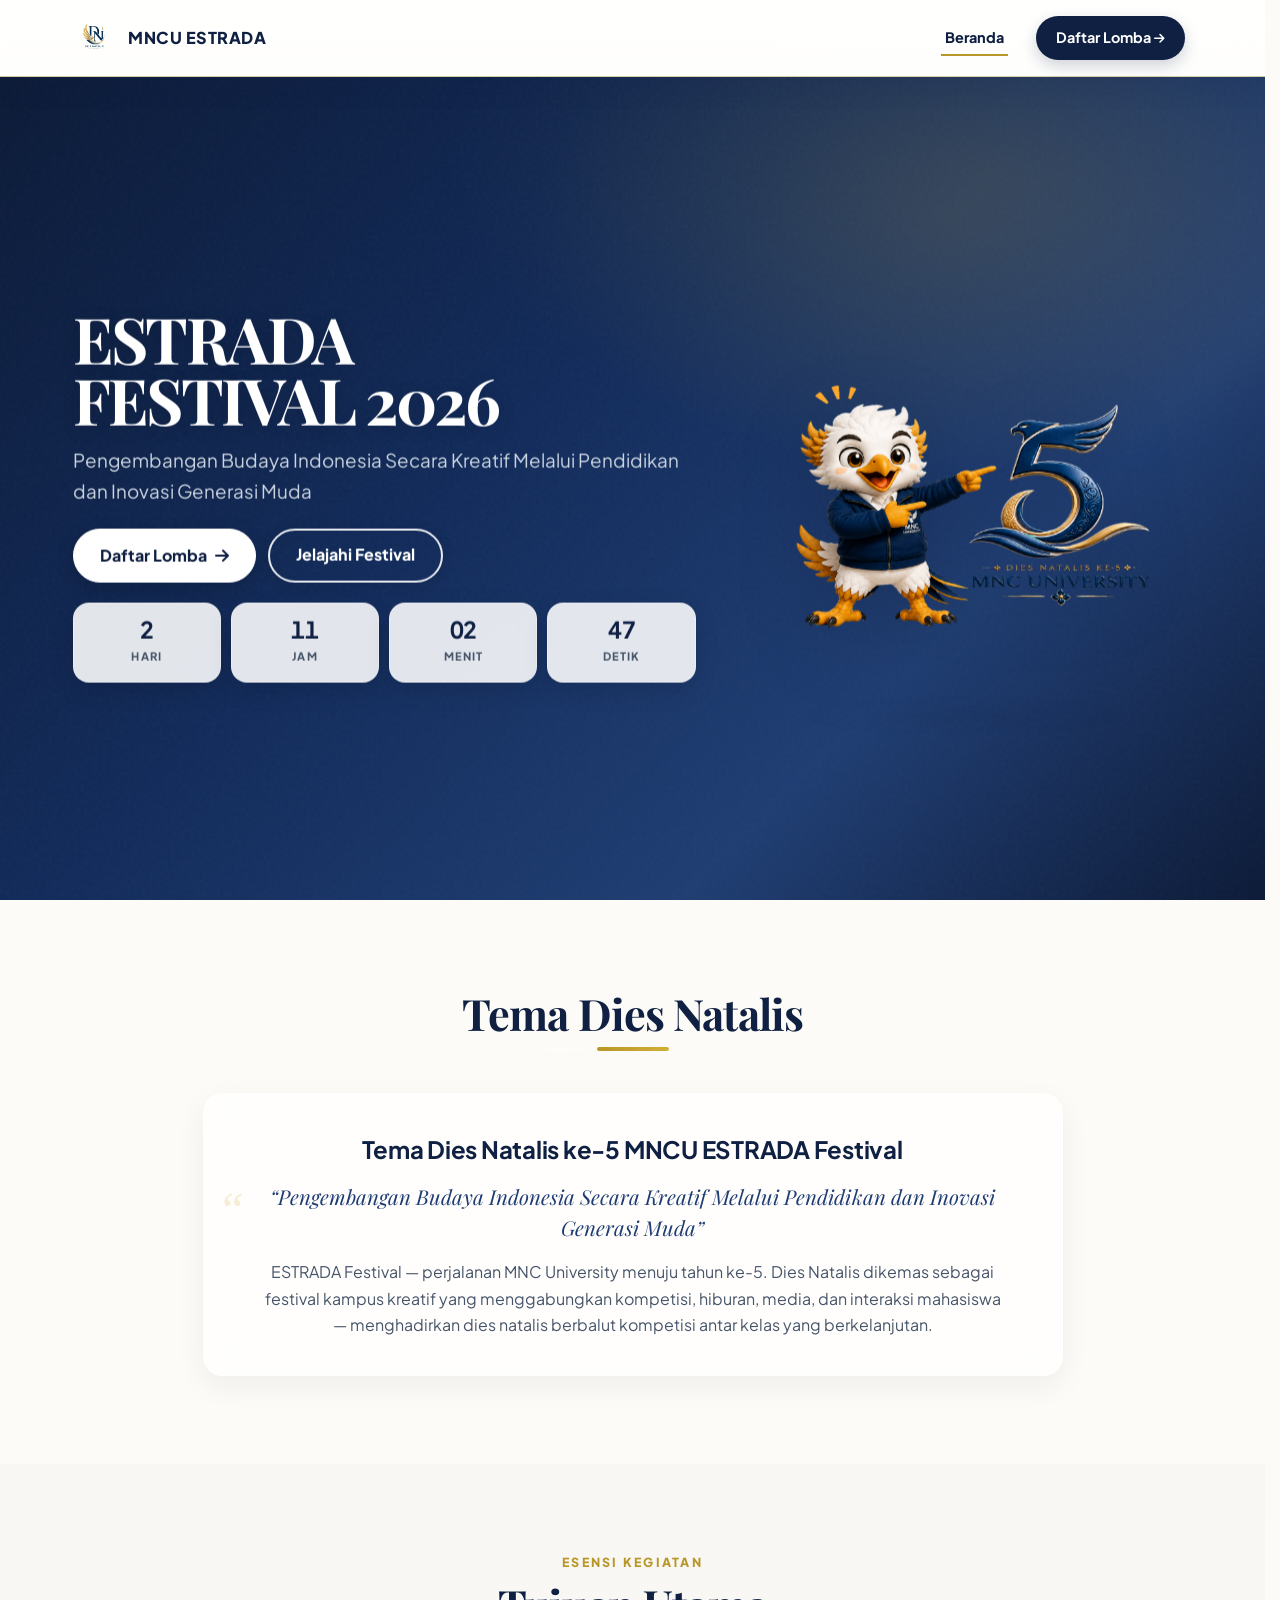
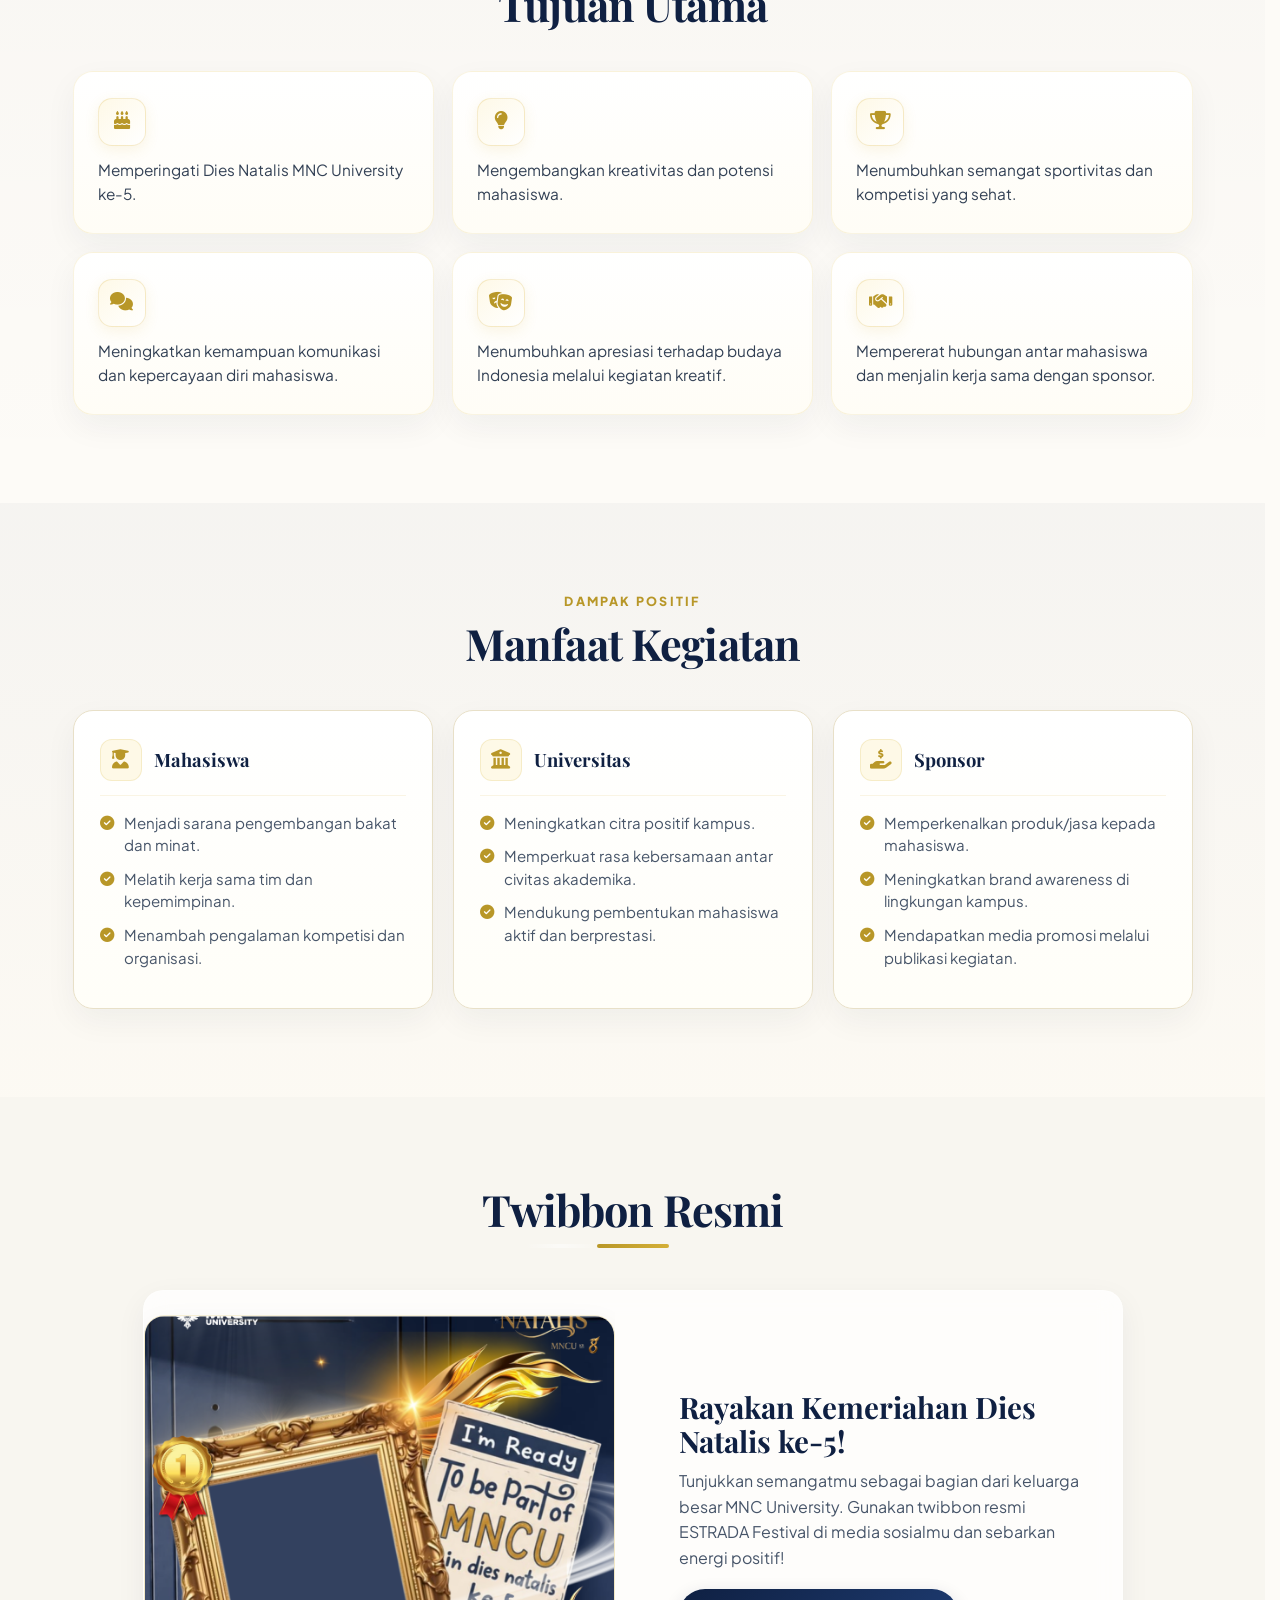
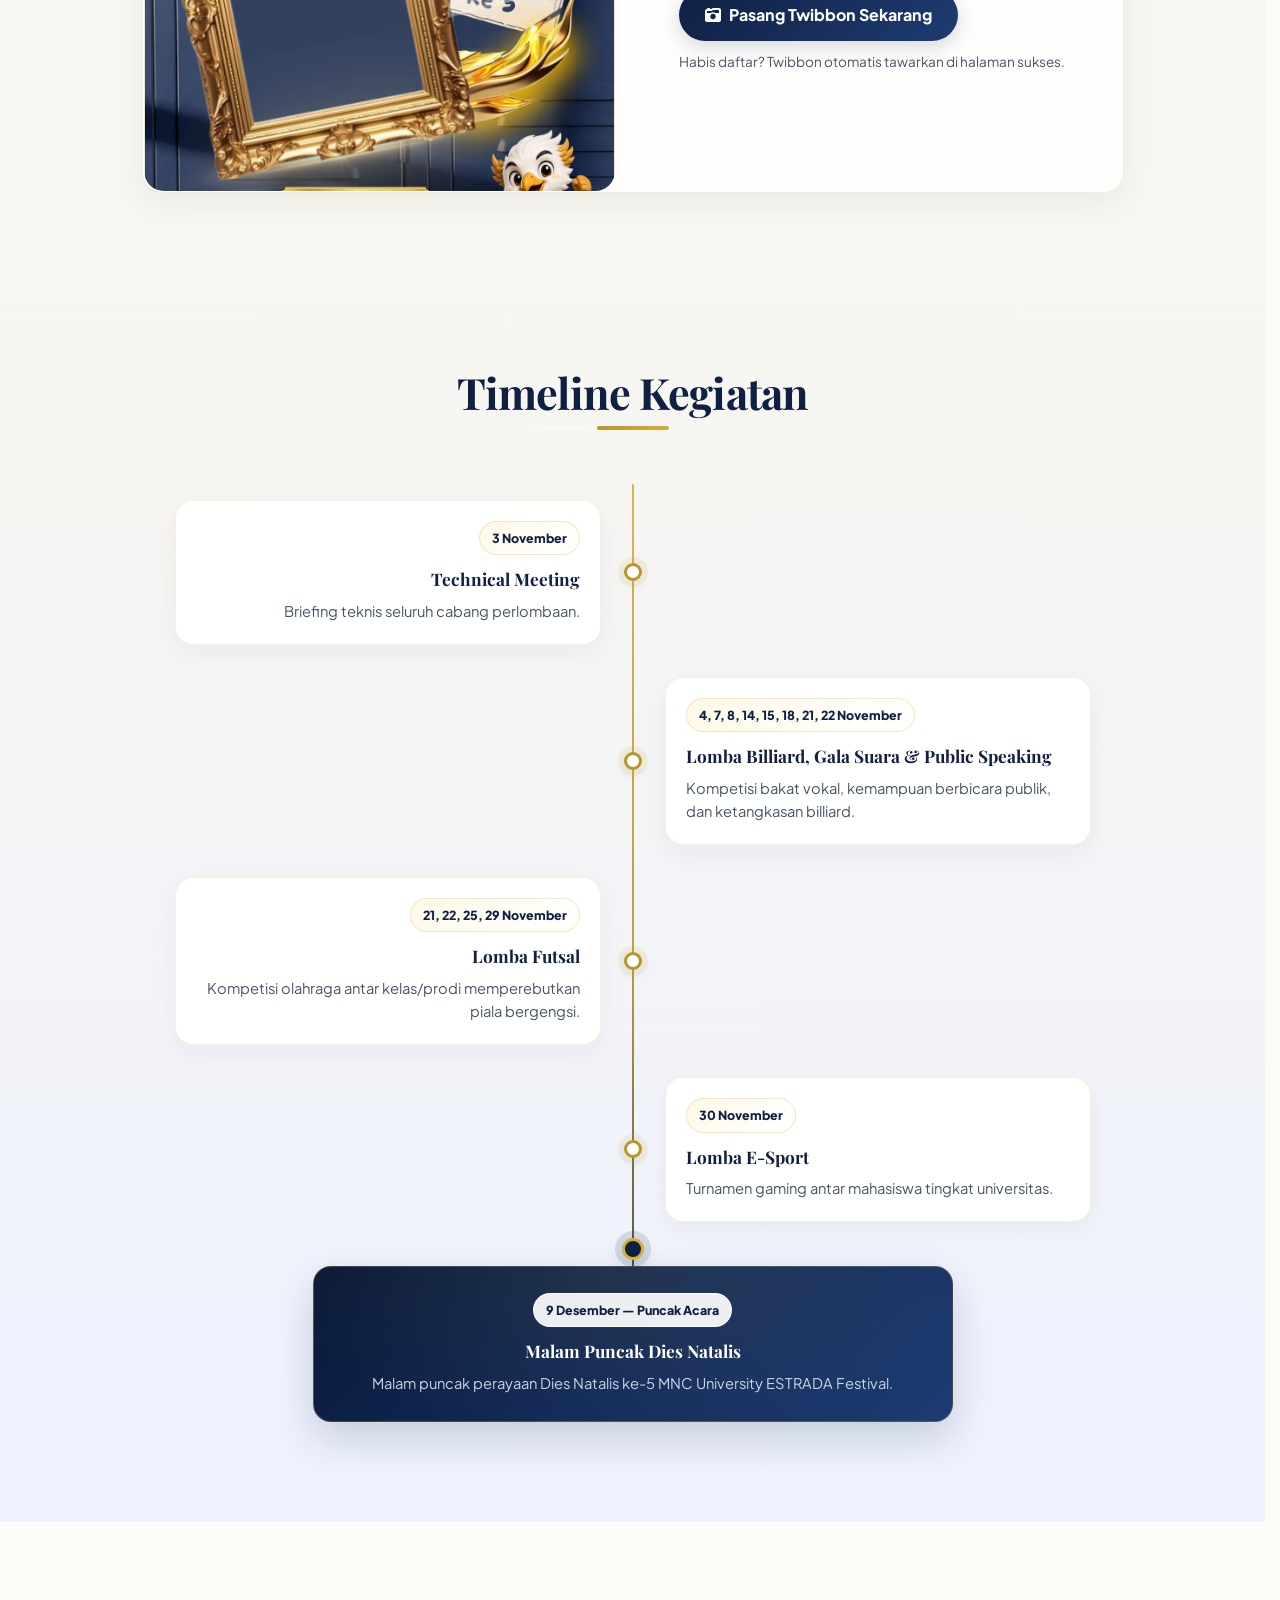
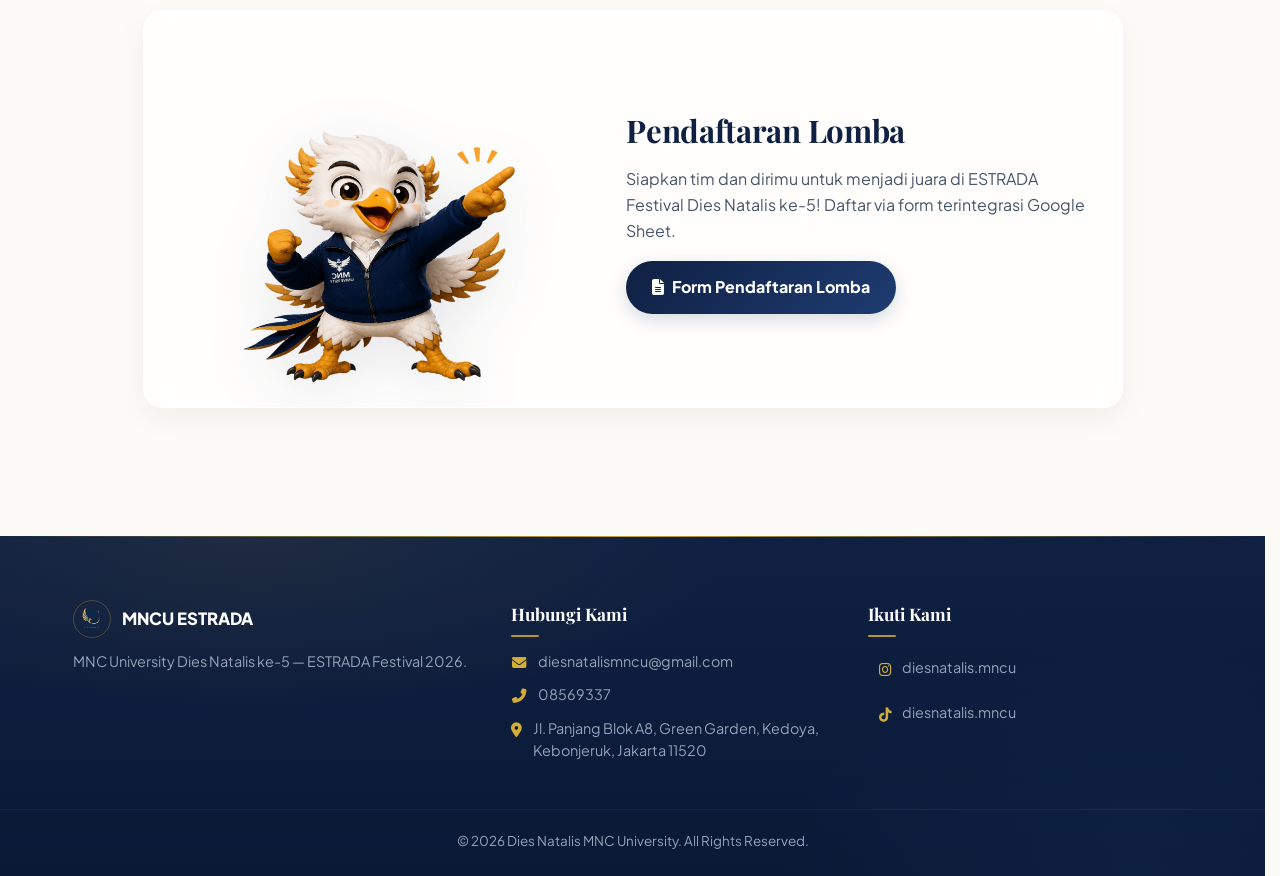
==== index.html @ cb061689 "feat: ESTRADA Festival 2026 landing + form tiket, nav putih glass, GAS sheet" ====
<!DOCTYPE html>
<html lang="id">
<head>
<meta charset="UTF-8">
<meta name="viewport" content="width=device-width, initial-scale=1.0">
<title>Dies Natalis ke-5 MNC University - ESTRADA Festival 2026</title>
<meta name="description" content="ESTRADA Festival 2026 — Dies Natalis ke-5 MNC University. Pengembangan Budaya Indonesia Secara Kreatif. Daftar lomba Futsal, Billiard, Gala Suara, Public Speaking, E-Sport.">
<meta property="og:title" content="ESTRADA Festival 2026 - Dies Natalis ke-5 MNC University">
<meta property="og:description" content="Pengembangan Budaya Indonesia Secara Kreatif Melalui Pendidikan dan Inovasi Generasi Muda. Daftar sekarang!">
<meta property="og:image" content="./twibbon.png">
<meta property="og:type" content="website">
<meta name="theme-color" content="#0f2042">
<link rel="preconnect" href="https://fonts.googleapis.com">
<link rel="preconnect" href="https://fonts.gstatic.com" crossorigin>
<link rel="preconnect" href="https://cdnjs.cloudflare.com">
<link href="https://fonts.googleapis.com/css2?family=Plus+Jakarta+Sans:wght@400;500;600;700;800&family=Playfair+Display:wght@600;700&display=swap" rel="stylesheet">
<link rel="stylesheet" href="https://cdnjs.cloudflare.com/ajax/libs/font-awesome/6.4.0/css/all.min.css">
<link rel="stylesheet" href="./style.css">
</head>
<body>
<header class="navbar" id="navbar">
  <div class="nav-container">
    <a href="./index.html" class="nav-logo"><img src="./logo-h.png" alt="MNC University" width="168" height="56"><span>MNCU ESTRADA</span></a>
    <nav class="nav-menu" id="navMenu" aria-label="Primary">
      <a href="./index.html" class="nav-link active">Beranda</a>
      <a href="./daftar.html" class="nav-link nav-cta">Daftar Lomba <i class="fas fa-arrow-right" style="font-size:.75rem"></i></a>
    </nav>
    <button class="hamburger" id="hamburger" aria-expanded="false" aria-controls="navMenu" aria-label="Buka menu"><i class="fas fa-bars"></i></button>
  </div>
</header>

<section id="beranda" class="hero" data-parallax="0.12">
  <div class="hero-container">
    <div class="hero-text reveal">
      <h1>ESTRADA FESTIVAL 2026</h1>
      <p>Pengembangan Budaya Indonesia Secara Kreatif Melalui Pendidikan dan Inovasi Generasi Muda</p>
      <div class="hero-btns">
        <a href="./daftar.html" class="btn-primary">Daftar Lomba <i class="fas fa-arrow-right"></i></a>
        <a href="#tema" class="btn-secondary">Jelajahi Festival</a>
      </div>
      <div class="countdown" id="countdown" aria-live="polite">
        <div class="countdown-card"><strong id="cd-d">--</strong><span>Hari</span></div>
        <div class="countdown-card"><strong id="cd-h">--</strong><span>Jam</span></div>
        <div class="countdown-card"><strong id="cd-m">--</strong><span>Menit</span></div>
        <div class="countdown-card"><strong id="cd-s">--</strong><span>Detik</span></div>
      </div>
    </div>
    <div class="hero-image reveal delay-1">
      <img src="./tunjuk-5.png" alt="Maskot ESTRADA Dies Natalis ke-5" width="440" height="440" fetchpriority="high">
    </div>
  </div>
</section>

<section id="tema" class="theme-section reveal">
  <div class="container">
    <div class="section-title">
      <h2>Tema Dies Natalis</h2><div class="underline"></div>
    </div>
    <div class="theme-card glass-card">
      <h3>Tema Dies Natalis ke-5 MNCU ESTRADA Festival</h3>
      <blockquote class="theme-quote">“Pengembangan Budaya Indonesia Secara Kreatif Melalui Pendidikan dan Inovasi Generasi Muda”</blockquote>
      <p>ESTRADA Festival — perjalanan MNC University menuju tahun ke-5. Dies Natalis dikemas sebagai festival kampus kreatif yang menggabungkan kompetisi, hiburan, media, dan interaksi mahasiswa — menghadirkan dies natalis berbalut kompetisi antar kelas yang berkelanjutan.</p>
    </div>
  </div>
</section>

<section id="tujuan" class="goals-section reveal">
  <div class="container">
    <div class="section-title"><span class="section-subtitle">ESENSI KEGIATAN</span><h2>Tujuan Utama</h2></div>
    <div class="goals-grid">
      <div class="goal-item glass-card soft-card"><div class="goal-icon-box"><i class="fas fa-birthday-cake"></i></div><p>Memperingati Dies Natalis MNC University ke-5.</p></div>
      <div class="goal-item glass-card soft-card"><div class="goal-icon-box"><i class="fas fa-lightbulb"></i></div><p>Mengembangkan kreativitas dan potensi mahasiswa.</p></div>
      <div class="goal-item glass-card soft-card"><div class="goal-icon-box"><i class="fas fa-trophy"></i></div><p>Menumbuhkan semangat sportivitas dan kompetisi yang sehat.</p></div>
      <div class="goal-item glass-card soft-card"><div class="goal-icon-box"><i class="fas fa-comments"></i></div><p>Meningkatkan kemampuan komunikasi dan kepercayaan diri mahasiswa.</p></div>
      <div class="goal-item glass-card soft-card"><div class="goal-icon-box"><i class="fas fa-theater-masks"></i></div><p>Menumbuhkan apresiasi terhadap budaya Indonesia melalui kegiatan kreatif.</p></div>
      <div class="goal-item glass-card soft-card"><div class="goal-icon-box"><i class="fas fa-handshake"></i></div><p>Mempererat hubungan antar mahasiswa dan menjalin kerja sama dengan sponsor.</p></div>
    </div>
  </div>
</section>

<section id="manfaat" class="benefits-section reveal">
  <div class="container">
    <div class="section-title"><span class="section-subtitle">DAMPAK POSITIF</span><h2>Manfaat Kegiatan</h2></div>
    <div class="benefits-grid">
      <div class="benefit-category glass-card soft-card"><div class="category-header"><i class="fas fa-user-graduate"></i><h3>Mahasiswa</h3></div><ul class="benefit-list"><li><i class="fas fa-check-circle"></i><span>Menjadi sarana pengembangan bakat dan minat.</span></li><li><i class="fas fa-check-circle"></i><span>Melatih kerja sama tim dan kepemimpinan.</span></li><li><i class="fas fa-check-circle"></i><span>Menambah pengalaman kompetisi dan organisasi.</span></li></ul></div>
      <div class="benefit-category glass-card soft-card"><div class="category-header"><i class="fas fa-university"></i><h3>Universitas</h3></div><ul class="benefit-list"><li><i class="fas fa-check-circle"></i><span>Meningkatkan citra positif kampus.</span></li><li><i class="fas fa-check-circle"></i><span>Memperkuat rasa kebersamaan antar civitas akademika.</span></li><li><i class="fas fa-check-circle"></i><span>Mendukung pembentukan mahasiswa aktif dan berprestasi.</span></li></ul></div>
      <div class="benefit-category glass-card soft-card"><div class="category-header"><i class="fas fa-hand-holding-usd"></i><h3>Sponsor</h3></div><ul class="benefit-list"><li><i class="fas fa-check-circle"></i><span>Memperkenalkan produk/jasa kepada mahasiswa.</span></li><li><i class="fas fa-check-circle"></i><span>Meningkatkan brand awareness di lingkungan kampus.</span></li><li><i class="fas fa-check-circle"></i><span>Mendapatkan media promosi melalui publikasi kegiatan.</span></li></ul></div>
    </div>
  </div>
</section>

<section id="twibbon" class="twibbon-section reveal">
  <div class="container">
    <div class="section-title"><h2>Twibbon Resmi</h2><div class="underline"></div></div>
    <div class="twibbon-content glass-card">
      <div class="twibbon-img"><img src="./twibbon.png" alt="Contoh Twibbon Dies Natalis MNCU" loading="lazy" width="500" height="500"></div>
      <div class="twibbon-desc"><h3>Rayakan Kemeriahan Dies Natalis ke-5!</h3><p>Tunjukkan semangatmu sebagai bagian dari keluarga besar MNC University. Gunakan twibbon resmi ESTRADA Festival di media sosialmu dan sebarkan energi positif!</p><a href="https://supertwibbon.com/diesnatalismncu2" target="_blank" rel="noopener" class="btn-primary"><i class="fas fa-camera-retro"></i> Pasang Twibbon Sekarang</a><p style="margin-top:10px;font-size:.85rem;color:var(--muted)">Habis daftar? Twibbon otomatis tawarkan di halaman sukses.</p></div>
    </div>
  </div>
</section>

<section id="timeline" class="timeline-section reveal">
  <div class="container">
    <div class="section-title"><h2>Timeline Kegiatan</h2><div class="underline"></div></div>
    <div class="timeline-wrapper" id="timelineWrap">
      <div class="timeline-item" data-cat="all puncak"><div class="timeline-dot"></div><div class="timeline-content glass-card"><span class="timeline-date">3 November</span><h4>Technical Meeting</h4><p>Briefing teknis seluruh cabang perlombaan.</p></div></div>
      <div class="timeline-item" data-cat="billiard gala public"><div class="timeline-dot"></div><div class="timeline-content glass-card"><span class="timeline-date">4, 7, 8, 14, 15, 18, 21, 22 November</span><h4>Lomba Billiard, Gala Suara & Public Speaking</h4><p>Kompetisi bakat vokal, kemampuan berbicara publik, dan ketangkasan billiard.</p></div></div>
      <div class="timeline-item" data-cat="futsal"><div class="timeline-dot"></div><div class="timeline-content glass-card"><span class="timeline-date">21, 22, 25, 29 November</span><h4>Lomba Futsal</h4><p>Kompetisi olahraga antar kelas/prodi memperebutkan piala bergengsi.</p></div></div>
      <div class="timeline-item" data-cat="esport"><div class="timeline-dot"></div><div class="timeline-content glass-card"><span class="timeline-date">30 November</span><h4>Lomba E-Sport</h4><p>Turnamen gaming antar mahasiswa tingkat universitas.</p></div></div>
      <div class="timeline-item is-peak" data-cat="puncak all"><div class="timeline-dot hl"></div><div class="timeline-content glass-card highlight-card peak-card"><span class="timeline-date">9 Desember — Puncak Acara</span><h4>Malam Puncak Dies Natalis</h4><p>Malam puncak perayaan Dies Natalis ke-5 MNC University ESTRADA Festival.</p></div></div>
    </div>
  </div>
</section>

<section id="pendaftaran" class="reg-section reveal">
  <div class="container">
    <div class="reg-container glass-card">
      <div class="reg-image"><img src="./tunjuk.png" alt="Pendaftaran Lomba" loading="lazy" width="340" height="340"></div>
      <div class="reg-info"><h2>Pendaftaran Lomba</h2><p>Siapkan tim dan dirimu untuk menjadi juara di ESTRADA Festival Dies Natalis ke-5! Daftar via form terintegrasi Google Sheet.</p><a href="./daftar.html" class="btn-primary"><i class="fas fa-file-alt"></i> Form Pendaftaran Lomba</a></div>
    </div>
  </div>
</section>

<footer id="kontak" class="footer">
  <div class="container footer-grid">
    <div class="footer-col"><div class="footer-logo"><img src="./logo-h.png" alt="Logo" width="36" height="36"><span>MNCU ESTRADA</span></div><p>MNC University Dies Natalis ke-5 — ESTRADA Festival 2026.</p></div>
    <div class="footer-col"><h3>Hubungi Kami</h3><ul class="contact-list"><li><i class="fas fa-envelope"></i> diesnatalismncu@gmail.com</li><li><i class="fas fa-phone-alt"></i> 08569337</li><li><i class="fas fa-map-marker-alt"></i> Jl. Panjang Blok A8, Green Garden, Kedoya, Kebonjeruk, Jakarta 11520</li></ul></div>
    <div class="footer-col"><h3>Ikuti Kami</h3><ul class="social-list"><li><a href="https://instagram.com/diesnatalis.mncu" target="_blank" rel="noopener"><i class="fab fa-instagram"></i> diesnatalis.mncu</a></li><li><a href="https://tiktok.com/@diesnatalis.mncu" target="_blank" rel="noopener"><i class="fab fa-tiktok"></i> diesnatalis.mncu</a></li></ul></div>
  </div>
  <div class="footer-bottom"><p>&copy; 2026 Dies Natalis MNC University. All Rights Reserved.</p></div>
</footer>
<script src="./script.js"></script>
</body>
</html>
---- style.css ----
:root{
  --bg:#fdfbf7;
  --card:#fff;
  --border:rgba(212,175,55,.28);
  --text:#0f172a;
  --muted:#475569;
  --primary:#0f2042;
  --accent:#1e3c72;
  --gold:#b89728;
  --gold-light:#d4af37;
  --gold-soft:#fef9e7;
  --radius:16px;
  --radius-pill:999px;
  --shadow:0 10px 30px rgba(15,32,66,.06);
  --shadow-hover:0 18px 42px rgba(15,32,66,.10);
  --border-soft:#e8e0c8;
  --radius-soft:14px;
  --shadow-soft:0 12px 32px rgba(15,32,66,.05);
  --nav-h:76px;
  scroll-behavior:smooth;
  scroll-padding-top:calc(var(--nav-h) + 16px);
}
*{margin:0;padding:0;box-sizing:border-box}
html{scrollbar-gutter:stable;scroll-behavior:smooth;overflow-x:hidden;overflow-x:clip;max-width:100%}
html.lenis{height:auto}
.lenis.lenis-smooth{scroll-behavior:auto}
.lenis.lenis-smooth [data-lenis-prevent]{overscroll-behavior:contain}
body{font-family:'Plus Jakarta Sans',system-ui,-apple-system,Segoe UI,Roboto,sans-serif;background:var(--bg);color:var(--text);overflow-x:hidden;overflow-x:clip;line-height:1.65;-webkit-font-smoothing:antialiased}
a{color:inherit}
img{max-width:100%;display:block}
.container{max-width:1160px;margin:0 auto;padding:0 20px}
@media(prefers-reduced-motion:reduce){html{scroll-behavior:auto}*,*::before,*::after{animation:none!important;transition:none!important}}

/* ===== NAVBAR — putih glass ===== */
.navbar{position:sticky;top:0;z-index:1000;background:rgba(255,255,255,.82);backdrop-filter:blur(18px) saturate(1.25);border-bottom:1px solid rgba(184,151,40,.35);box-shadow:0 8px 28px rgba(15,32,66,.10);transition:background .35s,box-shadow .35s,border-color .35s;overflow:visible}
.navbar.is-scrolled{background:rgba(255,255,255,.94);box-shadow:0 12px 32px rgba(15,32,66,.14);border-color:rgba(184,151,40,.5)}
.nav-container{max-width:1160px;margin:0 auto;padding:8px 20px;display:flex;align-items:center;justify-content:space-between;gap:16px;min-height:var(--nav-h)}
.nav-logo{display:flex;align-items:center;gap:11px;text-decoration:none;font-weight:850;letter-spacing:.02em;color:var(--primary);font-size:1.02rem}
.nav-logo img{height:56px;width:auto;max-width:46vw;object-fit:contain;border:none;border-radius:0;box-shadow:none;background:transparent;display:block}
.nav-logo span{font-size:1.02rem;letter-spacing:.03em;color:var(--primary)}
.nav-menu{display:flex;align-items:center;gap:6px}
.nav-link{position:relative;text-decoration:none;color:#475569;font-weight:600;font-size:.90rem;padding:8px 4px;margin:0 8px;border-radius:0;border:none;background:transparent;transition:color .22s,background .22s,transform .22s;overflow:visible}
.nav-link::after{content:"";position:absolute;left:0;right:0;bottom:2px;height:2px;background:var(--gold);transform:scaleX(0);transform-origin:left;transition:transform .28s cubic-bezier(.4,0,.2,1)}
.nav-link:hover{color:var(--primary);background:transparent}
.nav-link:hover::after{transform:scaleX(1)}
.nav-link.active{color:var(--primary);background:transparent;border:none;font-weight:750}
.nav-link.active::after{transform:scaleX(1)}
.nav-cta{margin-left:14px;padding:10px 20px!important;background:var(--primary)!important;color:#fff!important;border:none;border-radius:999px;box-shadow:0 6px 16px rgba(15,32,66,.20);font-weight:700}
.nav-cta::after{display:none}
.nav-cta:hover{transform:translateY(-1px);background:var(--accent)!important;box-shadow:0 10px 22px rgba(15,32,66,.24)}
.hamburger{display:none;appearance:none;background:#fff;border:1px solid rgba(184,151,40,.4);width:44px;height:44px;border-radius:12px;align-items:center;justify-content:center;color:var(--primary);cursor:pointer;transition:background .2s,transform .2s,border-color .2s;box-shadow:0 2px 12px rgba(15,32,66,.06)}
.hamburger:hover{background:var(--gold-soft);border-color:var(--gold);transform:rotate(2deg)}
.hamburger.is-open{background:var(--primary);color:#fff;border-color:var(--primary)}
@media(max-width:860px){
  .navbar{position:sticky;top:0;z-index:1000;background:rgba(255,255,255,.9);backdrop-filter:blur(20px) saturate(1.25)}
  .nav-menu{position:fixed;inset:var(--nav-h) 0 0 0;height:calc(100dvh - var(--nav-h));max-height:calc(100dvh - var(--nav-h));background:rgba(255,255,255,.94);backdrop-filter:blur(20px) saturate(1.25);flex-direction:column;align-items:stretch;justify-content:flex-start;padding:20px 16px calc(20px + env(safe-area-inset-bottom));gap:8px;transform:translateX(100%);opacity:0;pointer-events:none;transition:transform .42s cubic-bezier(.4,0,.2,1),opacity .32s;border-left:1px solid rgba(184,151,40,.3);overflow-y:auto;overflow-x:hidden;overscroll-behavior:contain;-webkit-overflow-scrolling:touch}
  .nav-menu.is-open{transform:translateX(0);opacity:1;pointer-events:auto}
  .nav-link{color:var(--primary);font-size:1.05rem;padding:16px 4px;margin:0;border-radius:0;border:none;border-bottom:1px solid rgba(15,32,66,.08);background:transparent}
  .nav-link::after{display:none}
  .nav-link:hover{color:var(--accent);background:transparent;border-color:rgba(15,32,66,.08)}
  .nav-link.active{color:var(--primary);background:transparent;border:none;border-bottom:1px solid var(--gold);font-weight:750}
  .nav-cta{margin-left:0;margin-top:12px;justify-content:center;padding:14px 20px!important;font-size:1.05rem;background:var(--primary)!important;color:#fff!important;border:none;border-radius:999px;box-shadow:0 6px 16px rgba(15,32,66,.20)}
  .nav-cta:hover{transform:none;background:var(--accent)!important}
  .nav-logo img{height:42px;max-width:52vw}
  .hamburger{display:inline-flex}
}

/* buttons */
.btn-primary{background:linear-gradient(135deg,var(--primary),var(--accent));color:#fff!important;padding:13px 26px;border-radius:var(--radius-pill);font-weight:750;text-decoration:none;display:inline-flex;align-items:center;justify-content:center;gap:8px;border:none;cursor:pointer;box-shadow:0 6px 18px rgba(15,32,66,.16);transition:transform .22s,box-shadow .22s,filter .22s}
.btn-primary:hover{transform:translateY(-2px);box-shadow:0 12px 28px rgba(15,32,66,.20);filter:brightness(1.06)}
.btn-primary:active{transform:translateY(0)}
.btn-primary:disabled{opacity:.6;pointer-events:none}
.btn-secondary{background:transparent;color:var(--primary)!important;border:2px solid var(--primary);padding:11px 26px;border-radius:var(--radius-pill);font-weight:750;text-decoration:none;transition:background .22s,color .22s,transform .22s}
.btn-secondary:hover{background:var(--primary);color:#fff!important;transform:translateY(-1px)}
.btn-block{width:100%}

/* glass card — estetik upgrade: top accent + hover lift + glass orphism ultra v2 */
.glass-card{background:rgba(255,255,255,.76);backdrop-filter:blur(12px) saturate(1.1);border:1px solid rgba(255,255,255,.36);border-radius:20px;padding:28px;box-shadow:var(--shadow);position:relative;overflow:hidden;transition:transform .32s cubic-bezier(.4,0,.2,1),box-shadow .32s,border-color .32s}
.glass-card::before{content:"";position:absolute;top:0;left:0;right:0;height:3px;background:linear-gradient(90deg,var(--gold),var(--gold-light),var(--gold));opacity:0;transition:opacity .32s}
.glass-card:hover{border-color:rgba(212,175,55,.42);transform:translateY(-4px);box-shadow:var(--shadow-hover)}
.glass-card:hover::before{opacity:1}
@supports not (backdrop-filter: blur(1px)){.glass-card{background:var(--card);border-color:var(--border)}}
.soft-card{background:linear-gradient(180deg,#fff, #fffdf5);border:1px solid var(--border-soft);box-shadow:var(--shadow-soft)}
.soft-card:hover{border-color:rgba(212,175,55,.22);transform:translateY(-3px)}
/* ===== TIKET PENDAFTARAN ===== */
.ticket{max-width:560px;width:100%;background:#fff;border:1px solid var(--border-soft);border-radius:20px;box-shadow:0 20px 56px rgba(15,32,66,.18);overflow:hidden}
.ticket-main{padding:26px 24px 22px}
.ticket-head{text-align:center;margin-bottom:16px}
.ticket-head h2{font-family:'Playfair Display',serif;color:var(--primary);font-size:1.6rem;letter-spacing:-.02em;margin:0}
.ticket-head p{color:var(--muted);font-size:.88rem;margin-top:4px}
.ticket-perforation{position:relative;border-top:2px dashed #d8c99a}
.ticket-perforation::before,.ticket-perforation::after{content:"";position:absolute;top:-13px;width:24px;height:24px;border-radius:50%;background:#102a5a;border:1px solid var(--border-soft)}
.ticket-perforation::before{left:-13px}
.ticket-perforation::after{right:-13px}
.ticket-stub{background:#fffdf5;padding:16px 24px 20px}
.stub-row{display:flex;justify-content:space-between;gap:12px;font-size:.86rem;margin-bottom:6px}
.stub-row dt{color:var(--muted);font-weight:600}
.stub-row dd{color:var(--primary);font-weight:750;margin:0;text-align:right}
.barcode{height:44px;margin-top:10px;background:repeating-linear-gradient(90deg,var(--primary) 0 2px,transparent 2px 5px,var(--gold) 5px 6px,transparent 6px 10px);border-radius:6px}
#btnSubmit{background:linear-gradient(135deg,var(--gold),var(--gold-light));color:var(--primary)!important;box-shadow:0 6px 18px rgba(184,151,40,.35)}
#btnSubmit:hover{filter:brightness(1.05)}

/* section title */
.section-title{text-align:center;margin-bottom:42px}
.section-title h2{font-family:'Playfair Display',serif;font-size:clamp(1.9rem,4vw,2.7rem);font-weight:700;color:var(--primary);margin-bottom:10px;line-height:1.12;letter-spacing:-.02em}
.section-subtitle{display:block;font-size:.78rem;font-weight:800;letter-spacing:.18em;text-transform:uppercase;color:var(--gold);margin-bottom:8px}
.underline{width:72px;height:4px;background:linear-gradient(90deg,var(--gold),var(--gold-light));margin:0 auto;border-radius:999px;position:relative}
.underline::after{content:"";position:absolute;inset:0;background:linear-gradient(90deg,transparent,rgba(255,255,255,.5),transparent);transform:translateX(-100%);animation:shimmer 3s infinite}
@keyframes shimmer{100%{transform:translateX(100%)}}

/* hero — navy gradasi noise (ultra v2) */
.hero{min-height:calc(100vh - var(--nav-h));display:flex;align-items:center;padding:64px 0 48px;background:
  radial-gradient(900px 500px at 78% 12%,rgba(212,175,55,.10),transparent 60%),
  linear-gradient(135deg,#0a1936 0%,#102a5a 42%,#1e3c72 72%,#0a1936 100%);color:#eef2ff;position:relative;overflow:hidden;isolation:isolate}
.hero::before{content:"";position:absolute;inset:0;background:
  url("data:image/svg+xml,%3Csvg viewBox='0 0 256 256' xmlns='http://www.w3.org/2000/svg'%3E%3Cfilter id='n'%3E%3CfeTurbulence type='fractalNoise' baseFrequency='0.9' stitchTiles='stitch'/%3E%3C/filter%3E%3Crect width='100%25' height='100%25' filter='url(%23n)' opacity='0.04'/%3E%3C/svg%3E"),
  radial-gradient(700px 420px at 75% 18%,rgba(212,175,55,.09),transparent 60%);opacity:1;pointer-events:none}
.hero-container{max-width:1160px;margin:0 auto;padding:0 20px;display:grid;grid-template-columns:1.15fr .85fr;gap:36px;align-items:center;position:relative;z-index:1}
.hero-text h1{font-family:'Playfair Display',serif;font-size:clamp(2.4rem,5.2vw,4rem);line-height:.95;color:#fff;margin-bottom:14px;letter-spacing:-0.04em;text-wrap:balance;text-shadow:0 2px 18px rgba(0,0,0,.18)}
.hero-text p{color:#cbd5e1;font-size:clamp(1rem,2vw,1.18rem);max-width:52ch;margin-bottom:22px}
.hero .btn-secondary{color:#fff!important;border-color:rgba(255,255,255,.9);box-shadow:0 2px 14px rgba(0,0,0,.12)}
.hero .btn-secondary:hover{background:#fff;color:var(--primary)!important}
.hero .btn-primary{background:#fff!important;color:var(--primary)!important;border:1px solid #fff;box-shadow:0 6px 18px rgba(0,0,0,.18)}
.hero .btn-primary:hover{background:#fffef0!important;filter:none;transform:translateY(-2px);box-shadow:0 10px 24px rgba(0,0,0,.20)}
.hero-btns{display:flex;flex-wrap:wrap;gap:12px}
.hero-image{position:relative;will-change:transform}
.hero-image img{width:100%;max-width:440px;margin:0 auto;filter:drop-shadow(0 18px 36px rgba(0,0,0,.13));animation:float 6s ease-in-out infinite;will-change:transform}
.hero-image::after{content:"";position:absolute;left:50%;bottom:-12px;transform:translateX(-50%);width:70%;height:24px;background:radial-gradient(ellipse at center,rgba(15,32,66,.14),transparent 70%);filter:blur(6px)}
@keyframes float{0%,100%{transform:translateY(0)}50%{transform:translateY(-10px)}}
@media(prefers-reduced-motion:reduce){.hero-image img{animation:none}}

/* countdown — glass on navy */
.countdown{margin-top:20px;display:flex;flex-wrap:wrap;gap:10px}
.countdown-card{min-width:78px;flex:1;background:rgba(255,255,255,.88);border:1px solid rgba(255,255,255,.34);border-radius:16px;padding:14px 10px;text-align:center;box-shadow:0 8px 24px rgba(0,0,0,.12);backdrop-filter:blur(10px);transition:transform .22s}
.countdown-card:hover{transform:translateY(-2px)}
.countdown-card strong{display:block;font-size:1.45rem;line-height:1;color:var(--primary);font-variant-numeric:tabular-nums;letter-spacing:-.02em}
.countdown-card span{font-size:.70rem;font-weight:750;letter-spacing:.10em;text-transform:uppercase;color:var(--muted)}

/* theme */
.theme-section{padding:88px 0;position:relative}
.theme-card{text-align:center;max-width:860px;margin:0 auto;padding:36px 32px}
.theme-card h3{font-size:1.5rem;color:var(--primary);margin-bottom:12px;letter-spacing:-.01em}
.theme-quote{font-family:'Playfair Display',serif;font-style:italic;color:var(--accent);font-size:1.28rem;line-height:1.5;margin-bottom:16px;position:relative}
.theme-quote::before{content:"“";position:absolute;left:-18px;top:-8px;font-size:3rem;color:rgba(212,175,55,.22);font-family:serif}
.theme-card p{color:var(--muted);max-width:62ch;margin:0 auto}

/* goals — card estetik upgrade — navy tint */
.goals-section{padding:88px 0;background:linear-gradient(180deg,rgba(10,25,54,.02),transparent)}
.goals-grid{display:grid;grid-template-columns:repeat(auto-fit,minmax(280px,1fr));gap:18px}
.goal-item{padding:26px 24px;border:1px solid rgba(212,175,55,.14);background:linear-gradient(180deg,#fff, #fffdf6);display:flex;flex-direction:column;gap:12px}
.goal-item:hover{transform:translateY(-5px)}
.goal-icon-box{width:48px;height:48px;display:grid;place-items:center;background:linear-gradient(135deg,var(--gold-soft),#fff);color:var(--gold);border:1px solid rgba(212,175,55,.22);border-radius:14px;font-size:1.15rem;box-shadow:0 4px 14px rgba(212,175,55,.12)}
.goal-item p{font-size:.96rem;color:#334155;line-height:1.6}
.goal-item::after{content:"";position:absolute;bottom:0;left:0;right:0;height:1px;background:linear-gradient(90deg,transparent,var(--gold-light),transparent);opacity:0;transition:opacity .32s}
.goal-item:hover::after{opacity:1}

/* benefits */
.benefits-section{padding:88px 0;background:linear-gradient(180deg,rgba(10,25,54,.03),rgba(212,175,55,.02))}
.benefits-grid{display:grid;grid-template-columns:repeat(auto-fit,minmax(300px,1fr));gap:20px}
.benefit-category{padding:28px 26px;background:linear-gradient(180deg,#fff, #fffef8)}
.category-header{display:flex;align-items:center;gap:12px;margin-bottom:16px;padding-bottom:14px;border-bottom:1px solid rgba(212,175,55,.12)}
.category-header i{width:42px;height:42px;display:grid;place-items:center;background:var(--gold-soft);border:1px solid rgba(212,175,55,.18);border-radius:12px;color:var(--gold);font-size:1.2rem}
.category-header h3{font-family:'Playfair Display',serif;color:var(--primary);font-size:1.15rem}
.benefit-list{list-style:none}
.benefit-list li{display:flex;gap:10px;margin-bottom:11px;color:#475569;font-size:.94rem;line-height:1.5}
.benefit-list i{color:var(--gold);margin-top:4px;font-size:.9rem}

/* twibbon — estetik — warm not white */
.twibbon-section{padding:88px 0;background:#f8f6f0}
.twibbon-content{display:grid;grid-template-columns:1fr 1fr;gap:36px;align-items:center;max-width:980px;margin:0 auto;padding:0;overflow:hidden}
.twibbon-img{position:relative;overflow:hidden;border-radius:20px}
.twibbon-img img{border-radius:20px;box-shadow:var(--shadow);border:1px solid var(--border);aspect-ratio:1;object-fit:cover;width:100%;transition:transform .6s cubic-bezier(.4,0,.2,1)}
.twibbon-content:hover .twibbon-img img{transform:scale(1.03)}
.twibbon-desc{padding:28px}
.twibbon-desc h3{font-family:'Playfair Display',serif;font-size:1.85rem;color:var(--primary);margin-bottom:10px;line-height:1.15}
.twibbon-desc p{color:var(--muted);margin-bottom:18px;line-height:1.6}

/* timeline — upgrade desktop/mobile — filter removed per ultra v2 — navy tint */
.timeline-section{padding:88px 0;background:linear-gradient(180deg,#f8f6f0 0%, #eef2ff 100%)}
.timeline-wrapper{position:relative;max-width:980px;margin:0 auto;padding:12px 0}
.timeline-wrapper::before{content:"";position:absolute;left:50%;transform:translateX(-50%);top:12px;bottom:12px;width:2px;background:linear-gradient(to bottom, var(--gold-light), var(--gold), var(--primary));border-radius:999px;opacity:.9}
.timeline-item{position:relative;width:50%;padding:16px 32px;box-sizing:border-box;transition:opacity .32s,transform .32s}
.timeline-item.is-hidden{opacity:.18;pointer-events:none;transform:scale(.97)}
.timeline-item:nth-child(odd){left:0;text-align:right}
.timeline-item:nth-child(even){left:50%;text-align:left}
.timeline-dot{position:absolute;top:50%;transform:translateY(-50%);width:18px;height:18px;border-radius:50%;background:var(--card);border:3px solid var(--gold);box-shadow:0 0 0 6px rgba(212,175,55,.13),0 4px 14px rgba(15,32,66,.08);z-index:1;transition:transform .22s,box-shadow .22s}
.timeline-item:hover .timeline-dot{transform:translateY(-50%) scale(1.12);box-shadow:0 0 0 8px rgba(212,175,55,.16)}
.timeline-item:nth-child(odd) .timeline-dot{right:-9px}
.timeline-item:nth-child(even) .timeline-dot{left:-9px}
.timeline-dot.hl{width:22px;height:22px;background:var(--primary);border-color:var(--gold-light);box-shadow:0 0 0 7px rgba(15,32,66,.12),0 6px 18px rgba(15,32,66,.12);animation:pulse 2.2s infinite}
@keyframes pulse{0%,100%{box-shadow:0 0 0 7px rgba(15,32,66,.12)}50%{box-shadow:0 0 0 11px rgba(15,32,66,.06)}}
.timeline-content{padding:20px 20px;border-radius:18px;background:var(--card);border:1px solid var(--border);box-shadow:var(--shadow);position:relative;transition:transform .22s,box-shadow .22s,border-color .22s}
.timeline-content::before{content:"";position:absolute;top:50%;width:16px;height:16px;background:var(--card);border:1px solid var(--border);border-right:none;border-bottom:none;transform:translateY(-50%) rotate(45deg)}
.timeline-item:nth-child(odd) .timeline-content::before{right:-8px}
.timeline-item:nth-child(even) .timeline-content::before{left:-8px}
.timeline-content:hover{transform:translateY(-2px);border-color:rgba(212,175,55,.36);box-shadow:0 14px 32px rgba(15,32,66,.08)}
.timeline-content h4{font-family:'Playfair Display',serif;color:var(--primary);margin:10px 0 6px;font-size:1.08rem}
.timeline-date{display:inline-flex;align-items:center;gap:6px;padding:6px 12px;background:linear-gradient(135deg,var(--gold-soft),#fff);color:var(--primary);border-radius:999px;font-size:.78rem;font-weight:800;border:1px solid rgba(212,175,55,.28)}
.timeline-content p{color:var(--muted);font-size:.92rem;line-height:1.6}

/* timeline — puncak center (Task 2) */
.timeline-item.is-peak{left:0!important;width:100%;text-align:center;padding:28px 0 0 0}
.timeline-item.is-peak .timeline-dot{left:50%!important;right:auto!important;top:0;transform:translateX(-50%)}
.timeline-item.is-peak .timeline-content::before{display:none}
.timeline-item.is-peak .timeline-content{max-width:640px;margin:0 auto;text-align:center;padding:26px 28px;border:1px solid rgba(212,175,55,.28);background:
  radial-gradient(600px 300px at 50% 0%,rgba(212,175,55,.10),transparent 60%),
  linear-gradient(135deg,#0a1936 0%,#102a5a 50%,#1e3c72 100%);color:#eef2ff;box-shadow:0 16px 40px rgba(15,32,66,.18);animation:peakFloat 5s ease-in-out infinite}
.timeline-item.is-peak .timeline-content h4{color:#fff}
.timeline-item.is-peak .timeline-content p{color:#cbd5e1}
.timeline-item.is-peak .timeline-date{background:rgba(255,255,255,.92);color:var(--primary);border-color:rgba(255,255,255,.9)}
.peak-card{box-shadow:0 16px 40px rgba(15,32,66,.18)}
@keyframes peakFloat{0%,100%{transform:translateY(0)}50%{transform:translateY(-4px)}}
.timeline-content{border:1px solid rgba(212,175,55,.18);box-shadow:0 8px 24px rgba(15,32,66,.05)}
.timeline-content:hover{border-color:rgba(212,175,55,.30)}
@media(max-width:860px){
  .timeline-item.is-peak{padding-left:0!important;padding-top:36px;text-align:center!important}
  .timeline-item.is-peak .timeline-dot{left:50%!important}
  .timeline-item.is-peak::before{content:"";position:absolute;top:18px;left:50%;width:2px;height:18px;background:linear-gradient(to bottom,var(--gold),transparent);transform:translateX(-50%)}
}

/* reg CTA — upgrade */
.reg-section{padding:88px 0}
.reg-container{display:grid;grid-template-columns:.95fr 1.05fr;gap:32px;align-items:center;max-width:980px;margin:0 auto;overflow:hidden}
.reg-image{position:relative}
.reg-image img{max-width:360px;margin:0 auto;filter:drop-shadow(0 14px 28px rgba(15,32,66,.10));transition:transform .5s}
.reg-container:hover .reg-image img{transform:translateY(-4px) scale(1.02)}
.reg-info h2{font-family:'Playfair Display',serif;font-size:1.95rem;color:var(--primary);margin-bottom:10px;letter-spacing:-.01em}
.reg-info p{color:var(--muted);margin-bottom:18px;line-height:1.6}

/* footer — lebih menarik: gradient + top glow */
.footer{position:relative;background:linear-gradient(180deg,#0f2042 0%,#0a1936 100%);color:#e2e8f0;padding:64px 0 24px;margin-top:40px;overflow:hidden;isolation:isolate}
.footer::before{content:"";position:absolute;top:0;left:0;right:0;height:1px;background:linear-gradient(90deg,transparent,var(--gold-light),transparent);opacity:.9}
.footer::after{content:"";position:absolute;inset:0;background:radial-gradient(800px 300px at 20% 0%,rgba(212,175,55,.08),transparent 60%),radial-gradient(600px 400px at 90% 100%,rgba(30,60,114,.18),transparent 60%);pointer-events:none;z-index:0}
.footer-grid{position:relative;z-index:1;display:grid;grid-template-columns:1.25fr 1fr 1fr;gap:32px;margin-bottom:36px}
.footer-logo{display:flex;align-items:center;gap:11px;font-weight:850;color:#fff;margin-bottom:12px;font-size:1.05rem}
.footer-logo img{height:38px;width:38px;border-radius:50%;object-fit:cover;border:1px solid rgba(212,175,55,.28)}
.footer-col p{color:#94a3b8;font-size:.90rem;line-height:1.6}
.footer-col h3{color:#fff;font-family:'Playfair Display',serif;margin-bottom:14px;font-size:1.08rem;position:relative;padding-bottom:8px}
.footer-col h3::after{content:"";position:absolute;left:0;bottom:0;width:28px;height:2px;background:var(--gold);border-radius:999px}
.contact-list,.social-list{list-style:none}
.contact-list li,.social-list li{display:flex;gap:11px;margin-bottom:12px;color:#94a3b8;font-size:.90rem;line-height:1.5}
.contact-list i,.social-list i{color:var(--gold-light);margin-top:5px;width:16px;text-align:center}
.social-list a{color:#94a3b8;text-decoration:none;display:inline-flex;align-items:center;gap:8px;padding:6px 10px;border-radius:999px;transition:background .2s,color .2s}
.social-list a:hover{color:#fff;background:rgba(255,255,255,.06)}
.footer-bottom{position:relative;z-index:1;text-align:center;padding-top:20px;border-top:1px solid rgba(255,255,255,.06);color:#94a3b8;font-size:.84rem}

/* reveal + parallax — hermes-like */
.reveal{opacity:0;transform:translateY(14px);transition:opacity .62s cubic-bezier(.4,0,.2,1),transform .62s cubic-bezier(.4,0,.2,1)}
.reveal.in{opacity:1;transform:none}
.reveal.delay-1{transition-delay:.08s}
.reveal.delay-2{transition-delay:.16s}
.reveal.delay-3{transition-delay:.24s}
[data-parallax]{will-change:transform;transition:transform .1s linear}
.parallax-img{will-change:transform}

/* auth / form page — same as landing navy + noise (glass) */
.auth-page{background:
  radial-gradient(900px 500px at 78% 12%,rgba(212,175,55,.10),transparent 60%),
  linear-gradient(135deg,#0a1936 0%,#102a5a 42%,#1e3c72 72%,#0a1936 100%);min-height:100vh;position:relative}
.auth-page::before{content:"";position:fixed;inset:0;background:url("data:image/svg+xml,%3Csvg viewBox='0 0 256 256' xmlns='http://www.w3.org/2000/svg'%3E%3Cfilter id='n'%3E%3CfeTurbulence type='fractalNoise' baseFrequency='0.9' stitchTiles='stitch'/%3E%3C/filter%3E%3Crect width='100%25' height='100%25' filter='url(%23n)' opacity='0.04'/%3E%3C/svg%3E");opacity:.5;pointer-events:none}
.auth-container{min-height:100vh;display:flex;flex-direction:column;align-items:center;justify-content:center;padding:24px 16px;gap:12px}
.back-link{color:var(--primary);text-decoration:none;font-weight:600;display:inline-flex;align-items:center;gap:8px;margin-bottom:14px;align-self:flex-start;max-width:520px;width:100%;margin-inline:auto;font-size:.88rem;letter-spacing:.01em}
.back-link:hover{color:var(--gold)}
.auth-container.is-compact{padding:16px 12px;min-height:calc(100dvh - var(--nav-h));align-items:center;justify-content:center;position:relative;z-index:1;gap:10px}
.auth-page .back-link{color:rgba(255,255,255,.92);background:rgba(255,255,255,.10);backdrop-filter:blur(10px);border:1px solid rgba(255,255,255,.18);padding:8px 14px;border-radius:999px;text-shadow:none;box-shadow:0 4px 16px rgba(0,0,0,.12);transition:background .2s,border-color .2s,color .2s,transform .2s}
.auth-page .back-link:hover{color:#fff;background:rgba(255,255,255,.16);border-color:rgba(255,255,255,.28);transform:translateY(-1px)}
.form-soft{display:flex;flex-direction:column;gap:14px}
.form-group{margin-bottom:0}
.form-label{display:block;margin-bottom:6px;color:var(--primary);font-weight:700;font-size:.85rem}
.form-control{width:100%;padding:12px 14px;border:1px solid #e8e0c8;border-radius:12px;background:#fffefb;font:inherit;font-size:.92rem;color:var(--text);transition:border-color .18s,box-shadow .18s,background .18s}
.form-control::placeholder{color:#a8a29a}
.form-control:hover{border-color:#d8c99a}
.form-control:focus{outline:none;border-color:var(--gold);box-shadow:0 0 0 4px rgba(212,175,55,.12);background:#fff}
.form-control:invalid:not(:placeholder-shown){border-color:#e11d48;box-shadow:0 0 0 4px rgba(225,29,72,.08)}
.form-row{display:flex;gap:12px}
.form-row .half{flex:1;min-width:0}
.form-hint{font-size:.78rem;color:#8a857e;margin-top:4px}
.form-error{font-size:.78rem;color:#e11d48;min-height:1.1em;display:block;margin-top:4px}
.form-error:empty{display:none}
.isi-dropdown{border:1px solid #e8e0c8;padding:10px;background:#fffefb;border-radius:14px;max-height:220px;overflow:auto}
.lomba-item{display:flex;align-items:center;gap:10px;padding:10px 12px;border-radius:10px;cursor:pointer;transition:background .15s;font-weight:500;font-size:.92rem}
.lomba-item:hover{background:#fdf6e0}
.lomba-pill-group{display:flex;flex-wrap:wrap;gap:8px}
.lomba-pill{display:inline-flex;align-items:center;gap:8px;padding:8px 14px;border:1px solid #e8e0c8;background:#fffefb;border-radius:999px;font-size:.86rem;font-weight:600;cursor:pointer;transition:all .18s;user-select:none}
.lomba-pill:has(input:checked){background:var(--primary);color:#fff;border-color:var(--primary);box-shadow:0 4px 12px rgba(15,32,66,.12)}
.lomba-pill input{appearance:none;width:16px;height:16px;border:1.5px solid #c9b896;border-radius:50%;display:grid;place-items:center;transition:all .18s;margin:0}
.lomba-pill:has(input:checked) input{border-color:#fff;background:#fff}
.lomba-pill input:checked::after{content:"";width:8px;height:8px;background:var(--primary);border-radius:50%}
#btnSubmit{margin-top:6px;padding:14px;border-radius:12px;font-weight:750;letter-spacing:.01em}
.lomba-item input{accent-color:var(--gold)}
#formStatus{margin-top:14px;font-weight:700;font-size:.9rem;min-height:1.2em}
#formStatus.ok{color:#15803d}
#formStatus.err{color:#e11d48}

/* modal */
.modal{position:fixed;inset:0;display:none;place-items:center;padding:16px;z-index:2000}
.modal.is-open{display:grid}
.modal-backdrop{position:absolute;inset:0;background:rgba(15,23,42,.56);backdrop-filter:blur(8px)}
.modal-card{position:relative;background:var(--card);border:1px solid var(--border);border-radius:22px;padding:24px;max-width:480px;width:100%;box-shadow:0 24px 64px rgba(0,0,0,.20);text-align:center}
.modal-card h3{font-family:'Playfair Display',serif;color:var(--primary);margin-bottom:8px}
.modal-card p{color:var(--muted);font-size:.92rem;margin-bottom:16px}
.modal-actions{display:flex;flex-wrap:wrap;gap:10px;justify-content:center}
.confetti-canvas{position:fixed;inset:0;pointer-events:none;z-index:1999}

/* responsive — timeline & footer mobile upgrade */
@media(max-width:860px){
  .hero-container,.twibbon-content,.reg-container{grid-template-columns:1fr;text-align:center}
  .hero-btns{justify-content:center}
  .countdown{justify-content:center}
  .twibbon-desc{padding:8px 0 4px}
  .footer-grid{grid-template-columns:1fr;gap:28px}
  .timeline-wrapper::before{left:22px;transform:none}
  .timeline-item{width:100%;padding-left:56px;padding-right:14px;text-align:left!important;left:0!important}
  .timeline-content::before{left:-8px!important;right:auto!important}
  .timeline-dot{left:13px!important;right:auto!important}
  .timeline-content{border-left:3px solid var(--gold)}
  .timeline-item.is-peak{padding-left:0!important;padding-right:0!important;text-align:center!important}
  .timeline-item.is-peak .timeline-content::before{display:none!important}
  .timeline-item.is-peak .timeline-dot{left:50%!important;right:auto!important;transform:translateX(-50%)!important}
  .timeline-item.is-peak .timeline-content{border-left:1px solid rgba(212,175,55,.32)}
  .auth-container.is-compact{padding:10px 8px;min-height:calc(100dvh - var(--nav-h));align-items:flex-start;justify-content:flex-start}
  .form-soft{gap:10px}
  .form-label{font-size:.78rem;margin-bottom:4px}
  .form-control{padding:9px 12px;font-size:.86rem;border-radius:10px}
  .form-hint{font-size:.70rem}
  .form-error{font-size:.70rem;min-height:.9em}
  .isi-dropdown{padding:8px;max-height:140px}
  .lomba-pill{padding:6px 10px;font-size:.78rem;gap:6px}
  .lomba-pill input{width:14px;height:14px}
  #btnSubmit{padding:11px;font-size:.88rem}
  .back-link{margin-bottom:8px;font-size:.84rem}
  .form-row{flex-direction:column;gap:0}
  .ticket{margin:0 8px;width:calc(100% - 16px)}
  .ticket-main{padding:20px 16px 18px}
  .ticket-head h2{font-size:1.35rem}
  .ticket-perforation::before,.ticket-perforation::after{width:18px;height:18px;top:-10px}
  .ticket-perforation::before{left:-10px}
  .ticket-perforation::after{right:-10px}
  .ticket-stub{padding:14px 16px 16px}
}
@media(max-width:480px){
  .countdown-card{min-width:68px;padding:10px 6px}
  .countdown-card strong{font-size:1.2rem}
  .section-title h2{font-size:1.7rem}
}
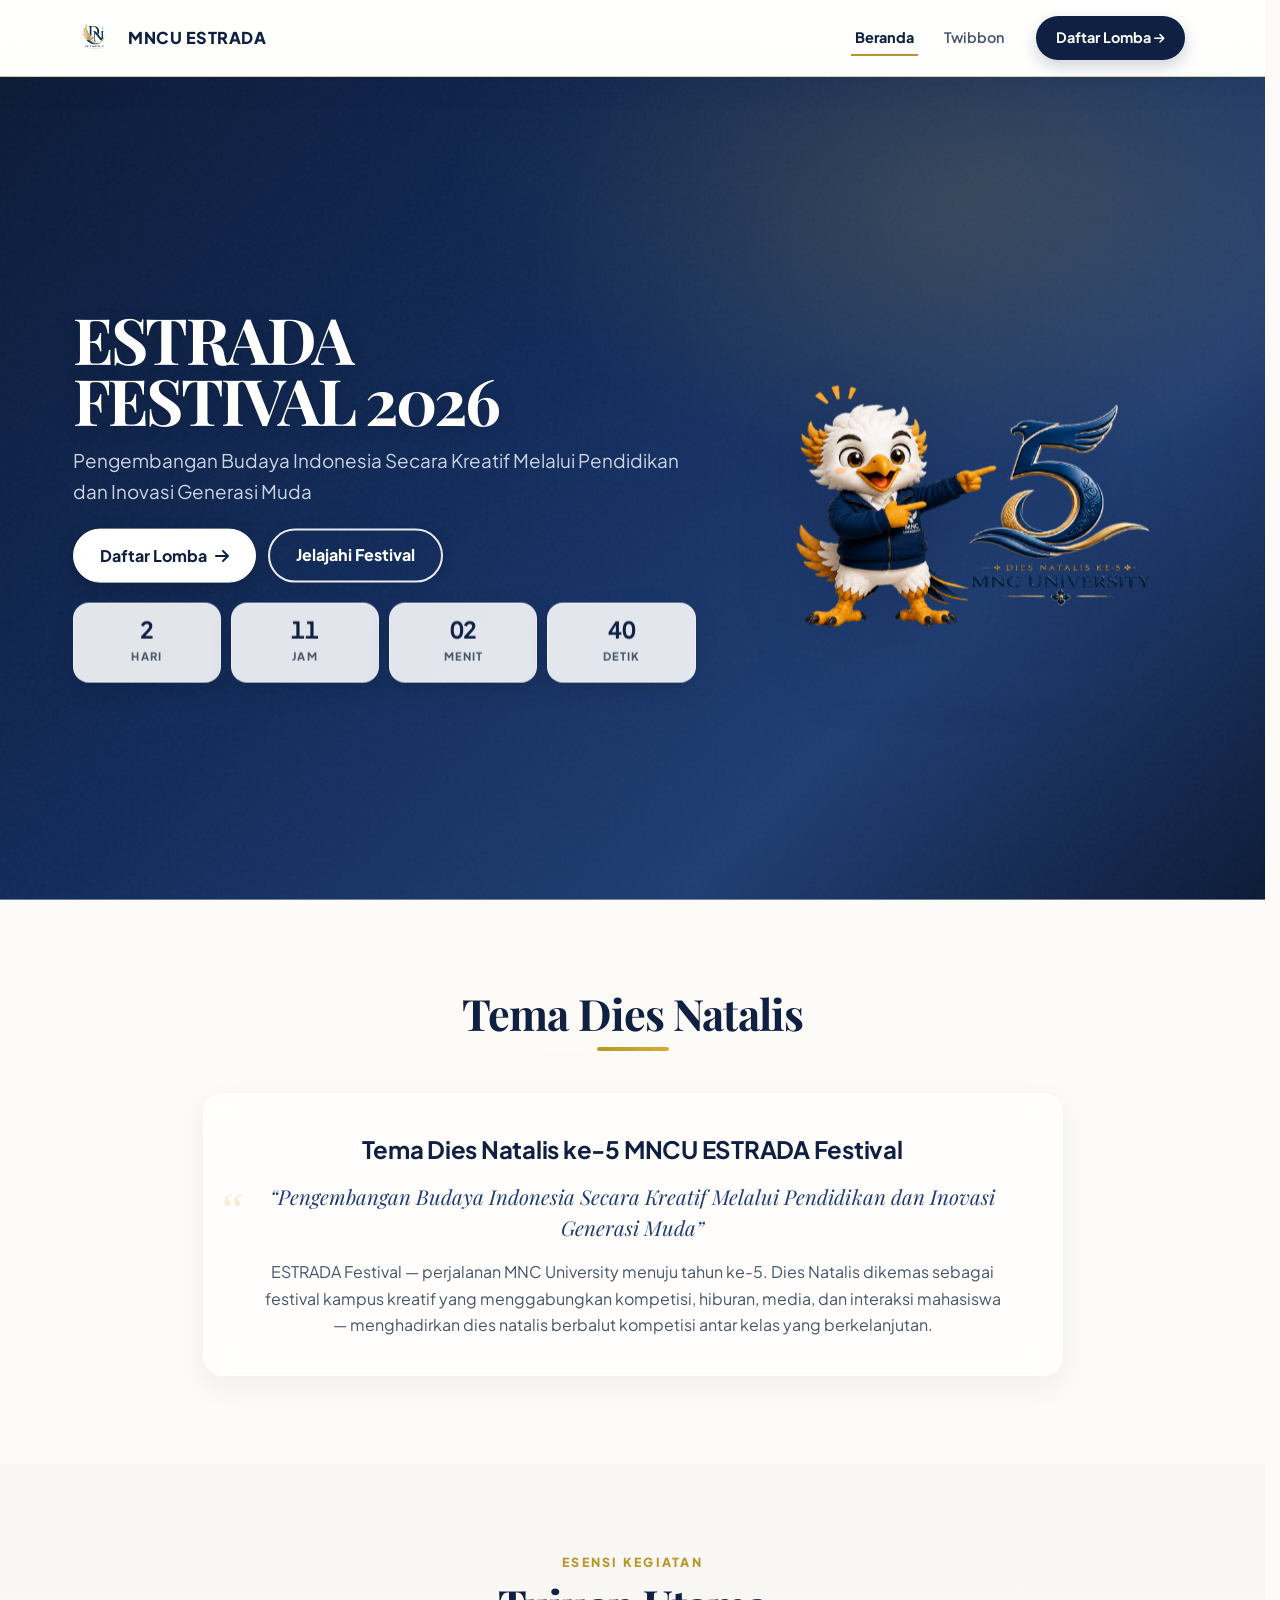
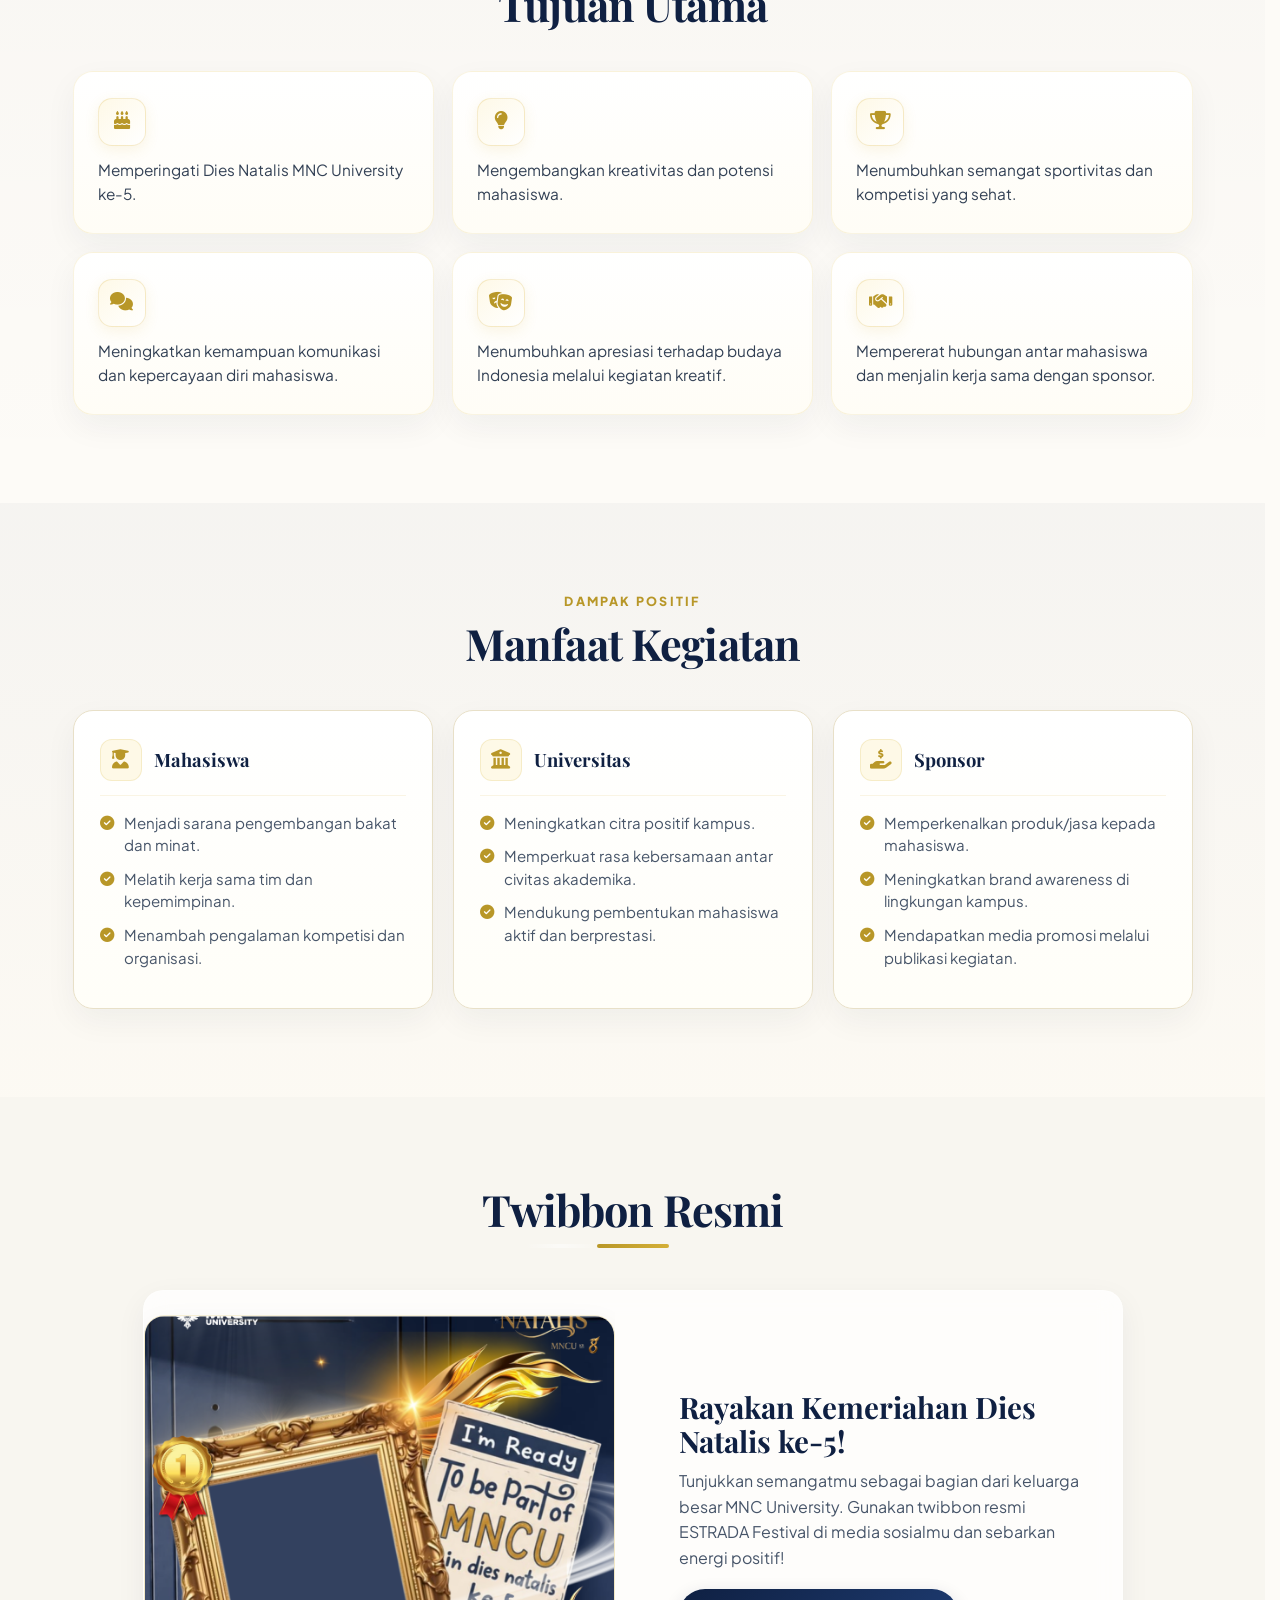
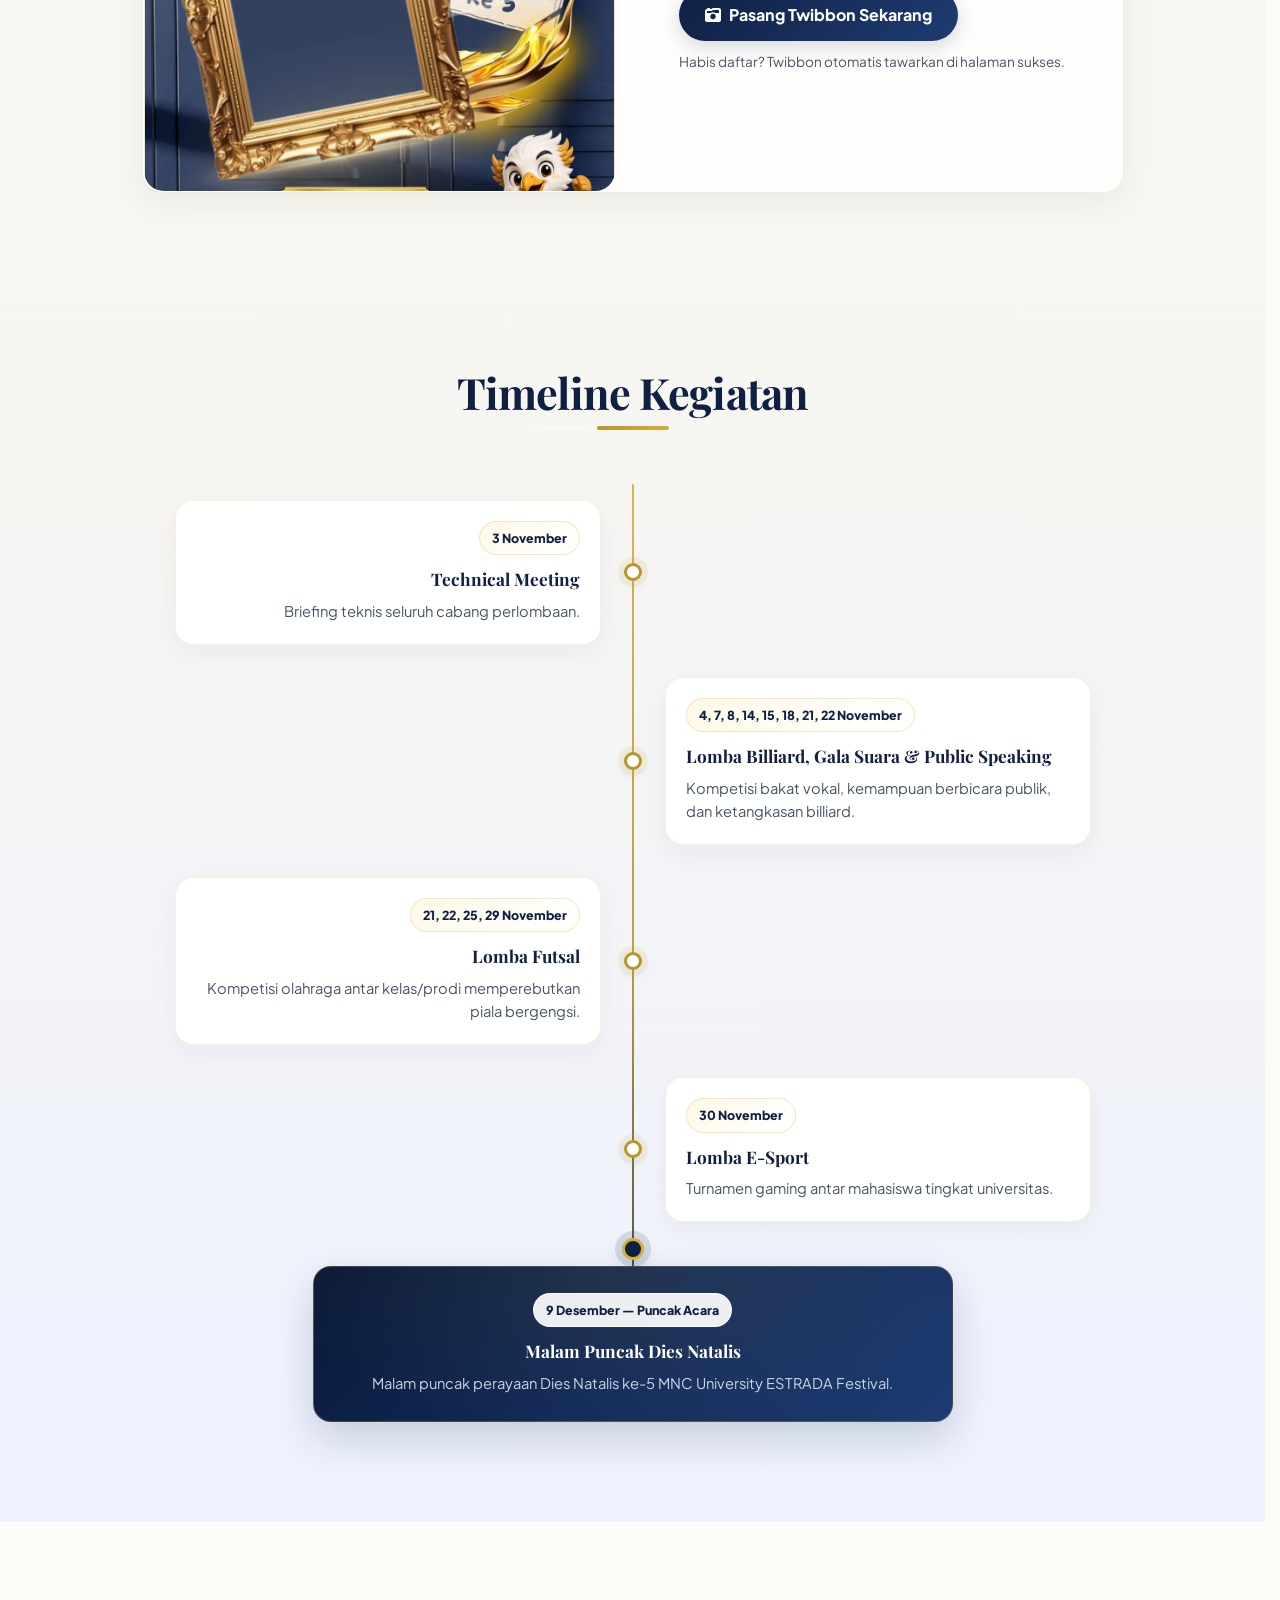
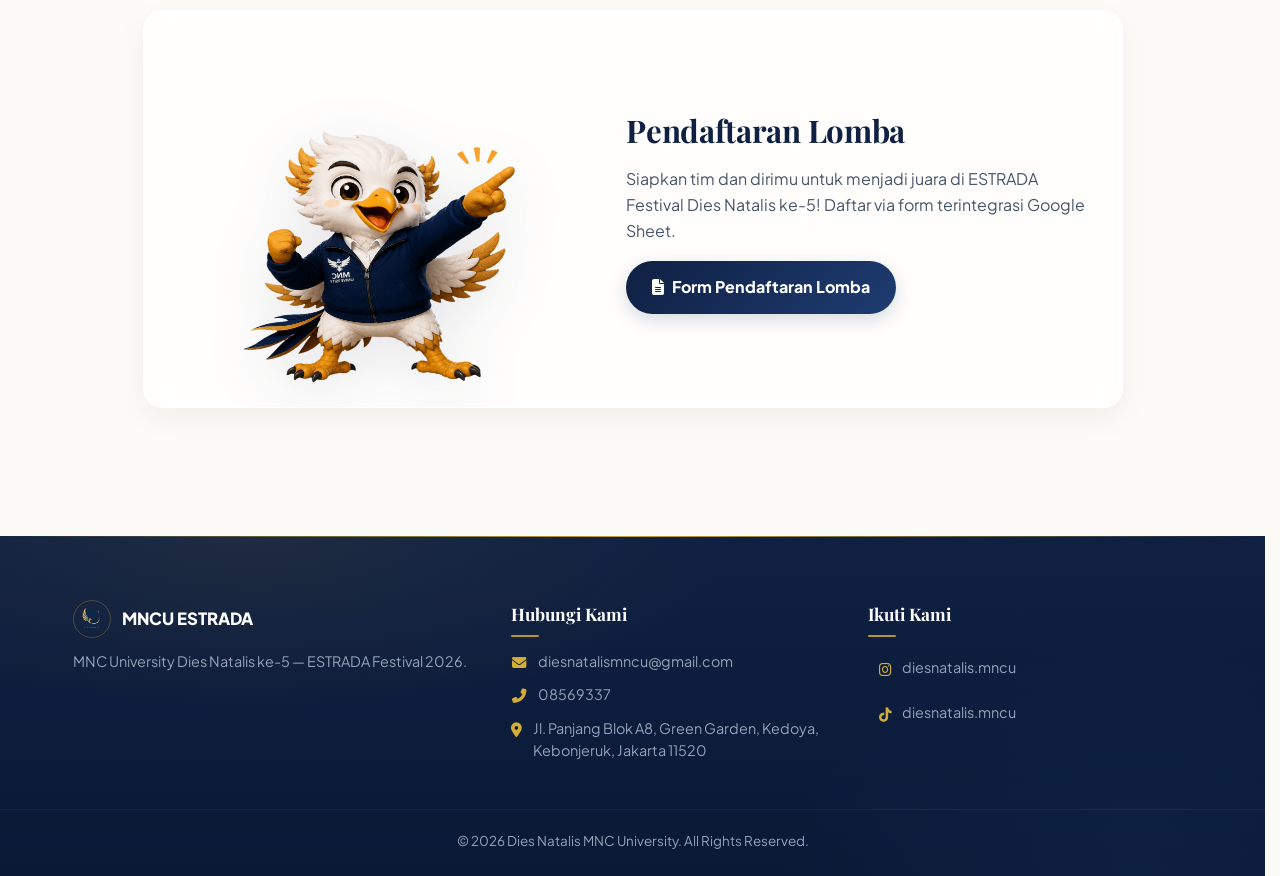
==== commit e7b377a4: "feat: halaman twibbon editor canvas + frame transparan, nav 3 link" ====
--- a/index.html
+++ b/index.html
@@ -23,6 +23,7 @@
     <a href="./index.html" class="nav-logo"><img src="./logo-h.png" alt="MNC University" width="168" height="56"><span>MNCU ESTRADA</span></a>
     <nav class="nav-menu" id="navMenu" aria-label="Primary">
       <a href="./index.html" class="nav-link active">Beranda</a>
+      <a href="./twibbon.html" class="nav-link">Twibbon</a>
       <a href="./daftar.html" class="nav-link nav-cta">Daftar Lomba <i class="fas fa-arrow-right" style="font-size:.75rem"></i></a>
     </nav>
     <button class="hamburger" id="hamburger" aria-expanded="false" aria-controls="navMenu" aria-label="Buka menu"><i class="fas fa-bars"></i></button>
@@ -94,7 +95,7 @@
     <div class="section-title"><h2>Twibbon Resmi</h2><div class="underline"></div></div>
     <div class="twibbon-content glass-card">
       <div class="twibbon-img"><img src="./twibbon.png" alt="Contoh Twibbon Dies Natalis MNCU" loading="lazy" width="500" height="500"></div>
-      <div class="twibbon-desc"><h3>Rayakan Kemeriahan Dies Natalis ke-5!</h3><p>Tunjukkan semangatmu sebagai bagian dari keluarga besar MNC University. Gunakan twibbon resmi ESTRADA Festival di media sosialmu dan sebarkan energi positif!</p><a href="https://supertwibbon.com/diesnatalismncu2" target="_blank" rel="noopener" class="btn-primary"><i class="fas fa-camera-retro"></i> Pasang Twibbon Sekarang</a><p style="margin-top:10px;font-size:.85rem;color:var(--muted)">Habis daftar? Twibbon otomatis tawarkan di halaman sukses.</p></div>
+      <div class="twibbon-desc"><h3>Rayakan Kemeriahan Dies Natalis ke-5!</h3><p>Tunjukkan semangatmu sebagai bagian dari keluarga besar MNC University. Gunakan twibbon resmi ESTRADA Festival di media sosialmu dan sebarkan energi positif!</p><a href="./twibbon.html" class="btn-primary"><i class="fas fa-camera-retro"></i> Pasang Twibbon Sekarang</a><p style="margin-top:10px;font-size:.85rem;color:var(--muted)">Habis daftar? Twibbon otomatis tawarkan di halaman sukses.</p></div>
     </div>
   </div>
 </section>
--- a/style.css
+++ b/style.css
@@ -337,9 +337,51 @@
   .ticket-perforation::before{left:-10px}
   .ticket-perforation::after{right:-10px}
   .ticket-stub{padding:14px 16px 16px}
+  .twb-card{margin:0 8px 16px;width:calc(100% - 16px);padding:20px 16px}
 }
 @media(max-width:480px){
   .countdown-card{min-width:68px;padding:10px 6px}
   .countdown-card strong{font-size:1.2rem}
   .section-title h2{font-size:1.7rem}
 }
+
+/* twibbon editor */
+.twb-card{max-width:560px;width:100%;background:#fff;border:1px solid var(--border-soft);border-radius:20px;box-shadow:0 20px 56px rgba(15,32,66,.18);padding:24px 22px;margin-bottom:16px}
+.twb-canvas{width:100%;height:auto;aspect-ratio:1080/1350;border-radius:14px;border:1px solid var(--border-soft);background:#102a5a;touch-action:none;cursor:grab}
+.twb-canvas:active{cursor:grabbing}
+.twb-controls{display:flex;flex-direction:column;gap:12px;margin-top:14px}
+.twb-upload{cursor:pointer;text-align:center}
+.twb-row{display:grid;grid-template-columns:64px 1fr 52px;align-items:center;gap:10px;font-size:.86rem;font-weight:700;color:var(--primary)}
+.twb-row input[type=range]{width:100%;accent-color:var(--gold)}
+.twb-row span{text-align:right;color:var(--muted);font-variant-numeric:tabular-nums}
+.twb-actions{display:flex;gap:10px;flex-wrap:wrap}
+.twb-actions .btn-primary,.twb-actions .btn-secondary{flex:1;white-space:nowrap}
+#twStatus{min-height:1.2em;font-weight:700;font-size:.9rem}
+#twStatus.err{color:#e11d48}
+.twb-sample{width:100%;height:auto;border-radius:14px;border:1px solid var(--border-soft)}
+
+/* modal success icon */
+.modal-icon{font-size:2.2rem;color:var(--gold);margin-bottom:8px}
+
+/* From Uiverse.io by abrahamcalsin - dot spinner */
+.dot-spinner{--uib-size:2.8rem;--uib-speed:.9s;--uib-color:#183153;position:relative;display:flex;align-items:center;justify-content:flex-start;height:var(--uib-size);width:var(--uib-size)}
+.dot-spinner__dot{position:absolute;top:0;left:0;display:flex;align-items:center;justify-content:flex-start;height:100%;width:100%}
+.dot-spinner__dot::before{content:'';height:20%;width:20%;border-radius:50%;background-color:var(--uib-color);transform:scale(0);opacity:.5;animation:pulse0112 calc(var(--uib-speed)*1.111) ease-in-out infinite;box-shadow:0 0 20px rgba(18,31,53,.3)}
+.dot-spinner__dot:nth-child(2){transform:rotate(45deg)}
+.dot-spinner__dot:nth-child(2)::before{animation-delay:calc(var(--uib-speed)*-0.875)}
+.dot-spinner__dot:nth-child(3){transform:rotate(90deg)}
+.dot-spinner__dot:nth-child(3)::before{animation-delay:calc(var(--uib-speed)*-0.75)}
+.dot-spinner__dot:nth-child(4){transform:rotate(135deg)}
+.dot-spinner__dot:nth-child(4)::before{animation-delay:calc(var(--uib-speed)*-0.625)}
+.dot-spinner__dot:nth-child(5){transform:rotate(180deg)}
+.dot-spinner__dot:nth-child(5)::before{animation-delay:calc(var(--uib-speed)*-0.5)}
+.dot-spinner__dot:nth-child(6){transform:rotate(225deg)}
+.dot-spinner__dot:nth-child(6)::before{animation-delay:calc(var(--uib-speed)*-0.375)}
+.dot-spinner__dot:nth-child(7){transform:rotate(270deg)}
+.dot-spinner__dot:nth-child(7)::before{animation-delay:calc(var(--uib-speed)*-0.25)}
+.dot-spinner__dot:nth-child(8){transform:rotate(315deg)}
+.dot-spinner__dot:nth-child(8)::before{animation-delay:calc(var(--uib-speed)*-0.125)}
+@keyframes pulse0112{0%,100%{transform:scale(0);opacity:.5}50%{transform:scale(1);opacity:1}}
+/* spinner kecil di tombol submit */
+.dot-spinner--btn{--uib-size:1.15rem;--uib-color:var(--primary)}
+.btn-primary.is-loading{pointer-events:none}
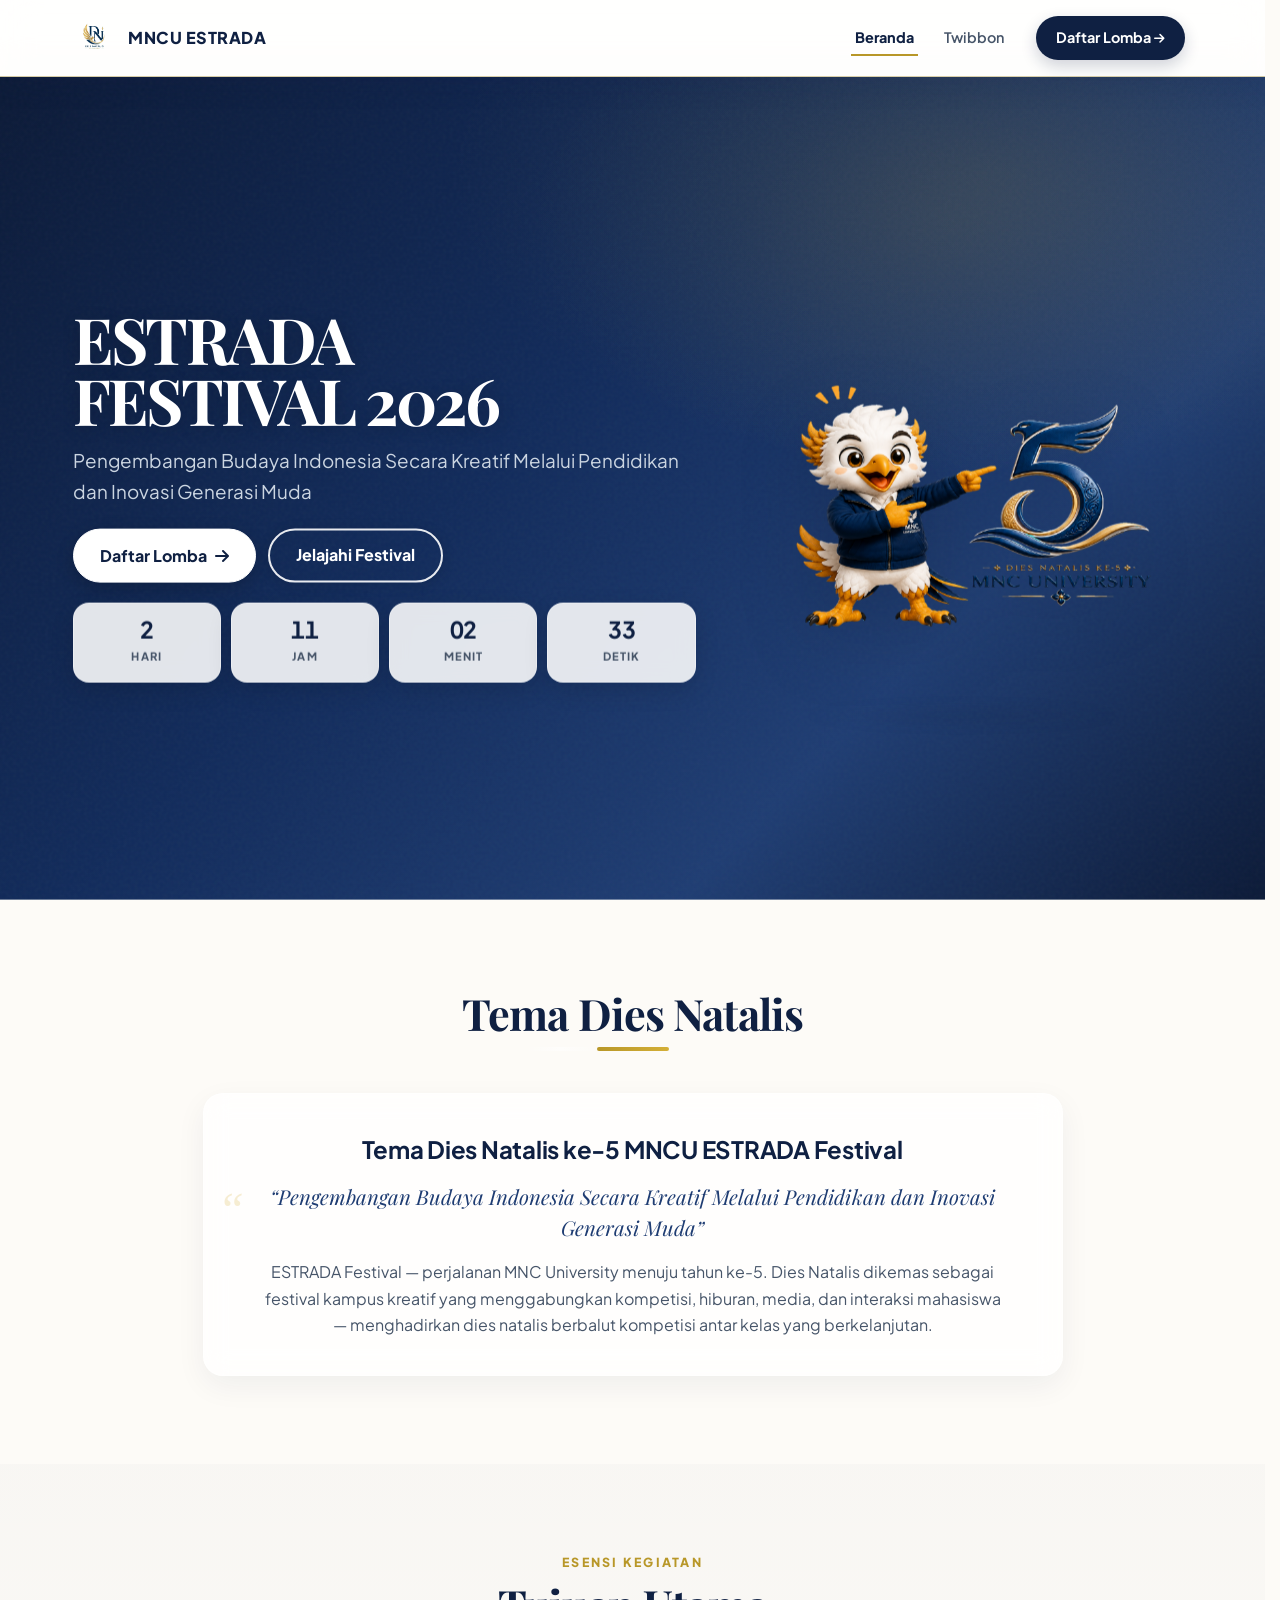
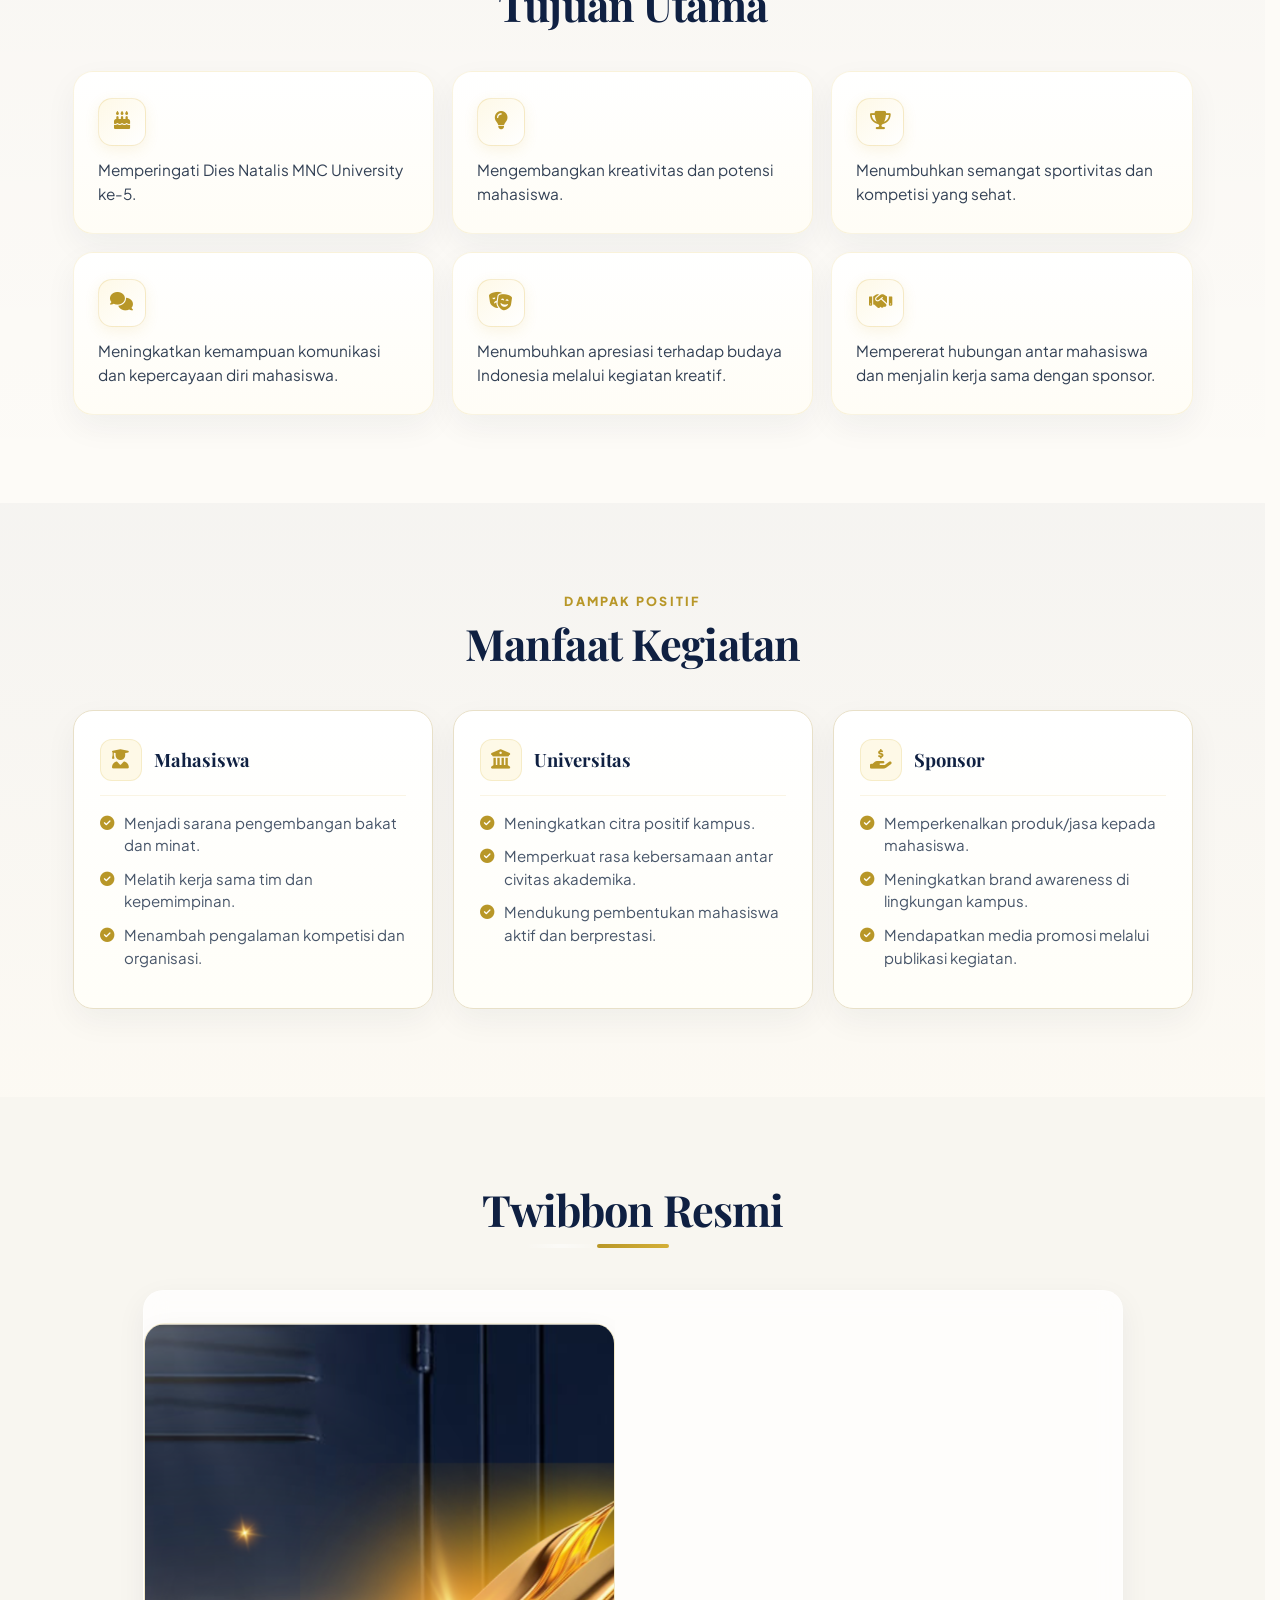
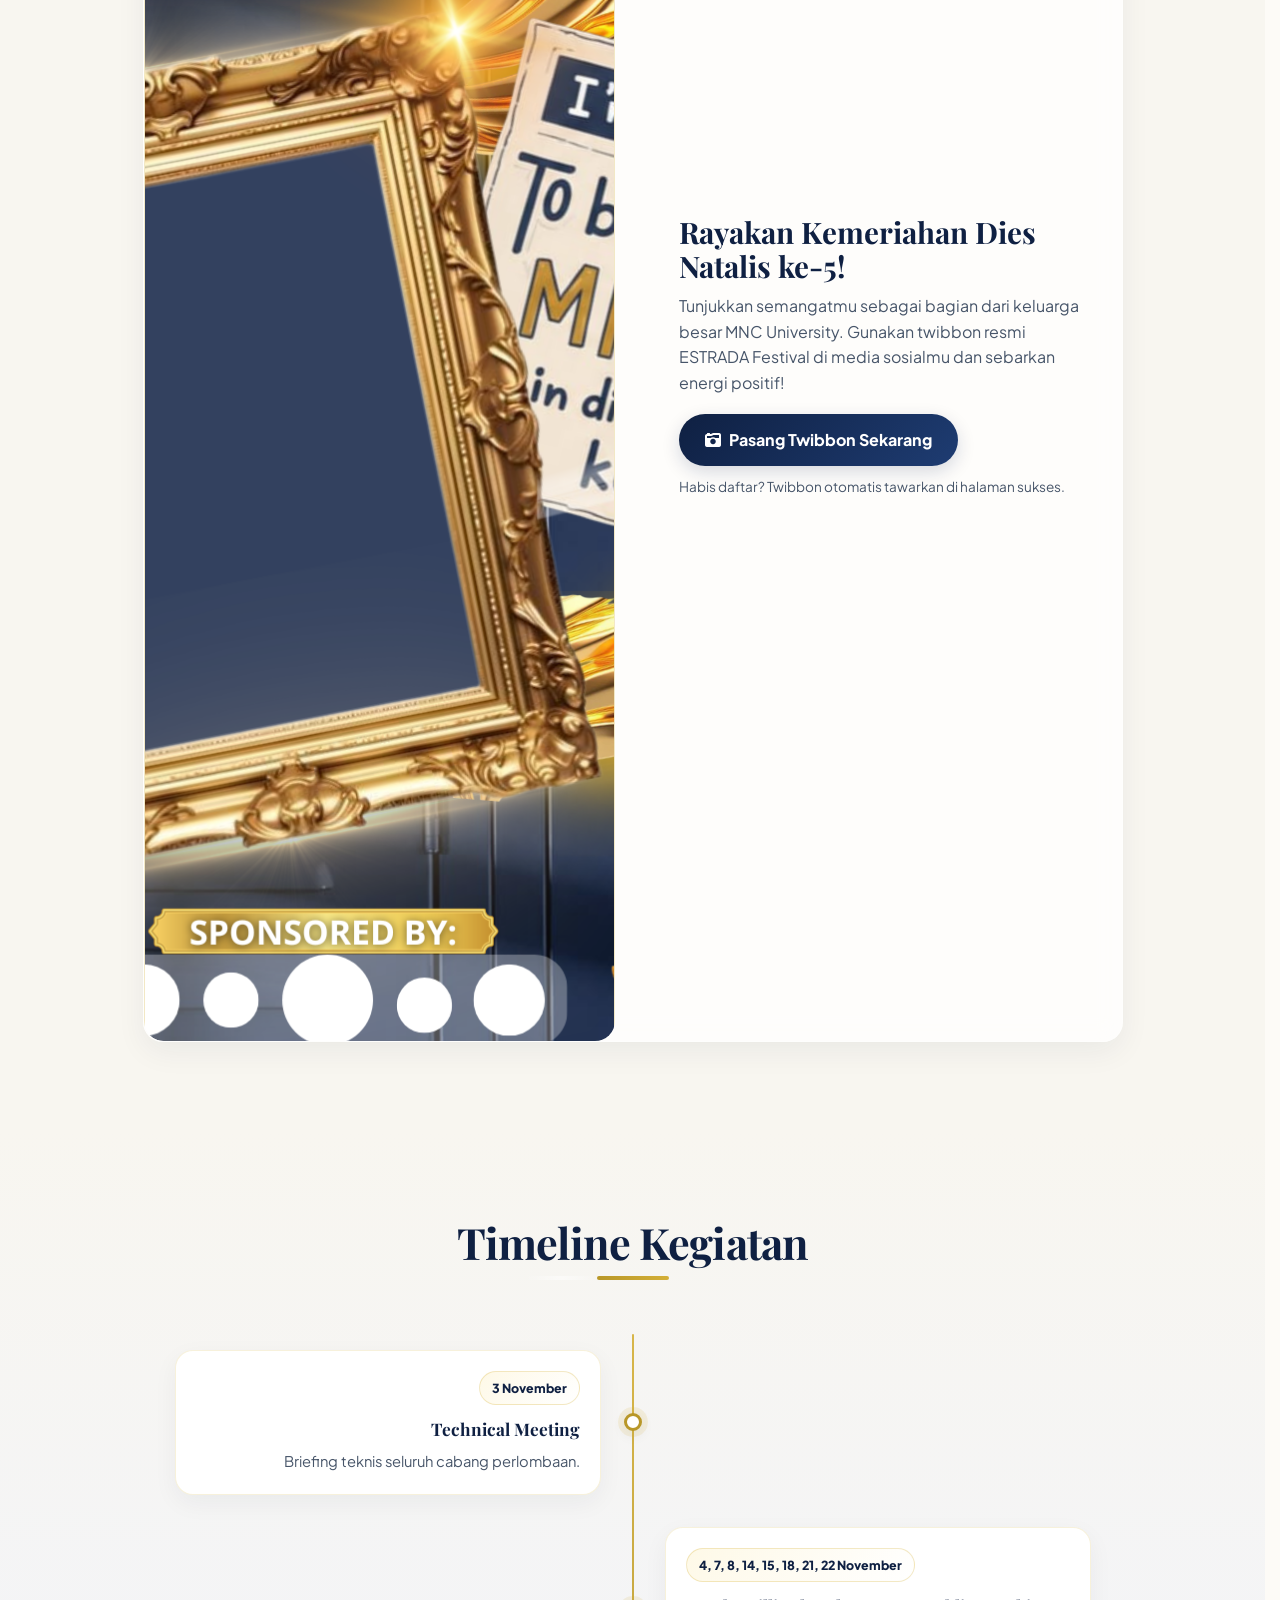
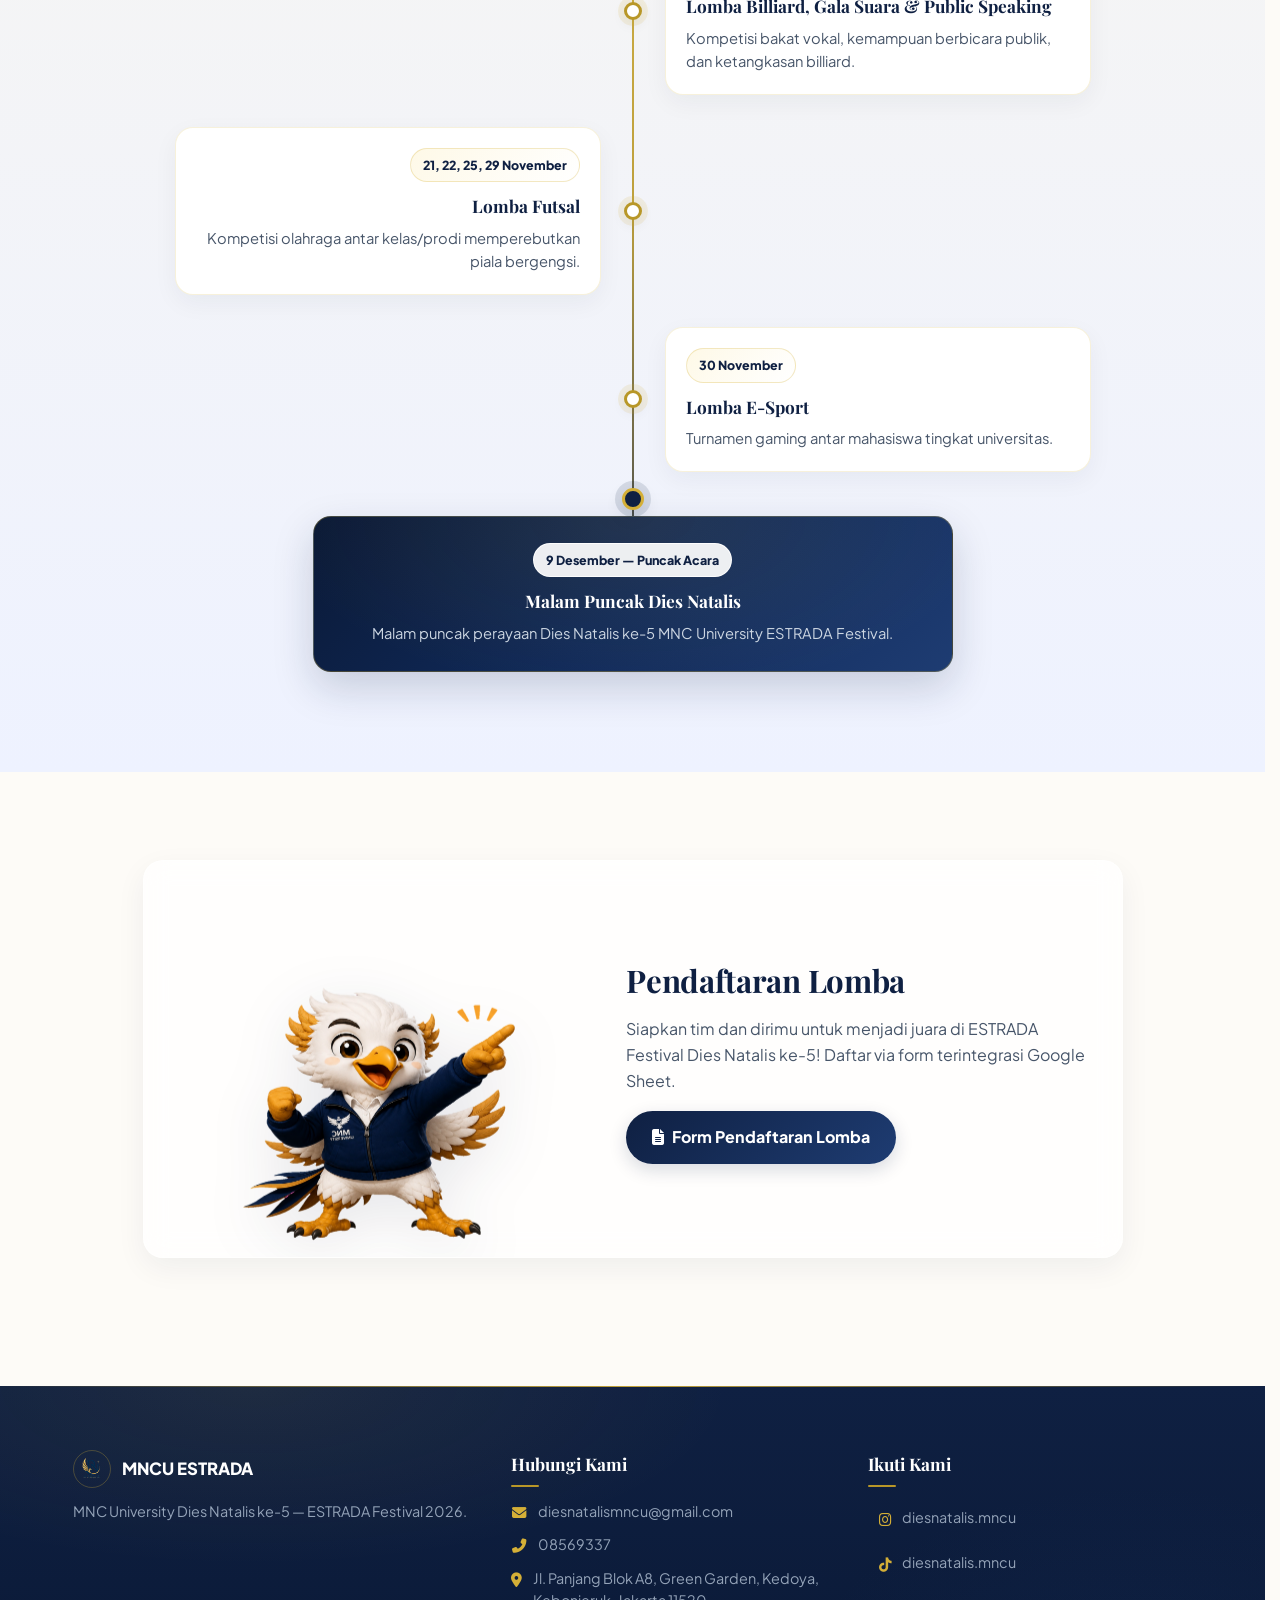
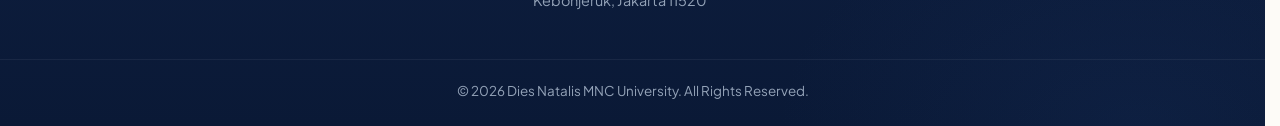
==== commit 263d34c8: "fix: landing pakai twibbon-for-display, rapikan mobile spacing" ====
--- a/index.html
+++ b/index.html
@@ -7,7 +7,7 @@
 <meta name="description" content="ESTRADA Festival 2026 — Dies Natalis ke-5 MNC University. Pengembangan Budaya Indonesia Secara Kreatif. Daftar lomba Futsal, Billiard, Gala Suara, Public Speaking, E-Sport.">
 <meta property="og:title" content="ESTRADA Festival 2026 - Dies Natalis ke-5 MNC University">
 <meta property="og:description" content="Pengembangan Budaya Indonesia Secara Kreatif Melalui Pendidikan dan Inovasi Generasi Muda. Daftar sekarang!">
-<meta property="og:image" content="./twibbon.png">
+<meta property="og:image" content="./twibbon-for-display.png">
 <meta property="og:type" content="website">
 <meta name="theme-color" content="#0f2042">
 <link rel="preconnect" href="https://fonts.googleapis.com">
@@ -94,7 +94,7 @@
   <div class="container">
     <div class="section-title"><h2>Twibbon Resmi</h2><div class="underline"></div></div>
     <div class="twibbon-content glass-card">
-      <div class="twibbon-img"><img src="./twibbon.png" alt="Contoh Twibbon Dies Natalis MNCU" loading="lazy" width="500" height="500"></div>
+      <div class="twibbon-img"><img src="./twibbon-for-display.png" alt="Contoh Twibbon Dies Natalis MNCU" loading="lazy" width="1080" height="1350"></div>
       <div class="twibbon-desc"><h3>Rayakan Kemeriahan Dies Natalis ke-5!</h3><p>Tunjukkan semangatmu sebagai bagian dari keluarga besar MNC University. Gunakan twibbon resmi ESTRADA Festival di media sosialmu dan sebarkan energi positif!</p><a href="./twibbon.html" class="btn-primary"><i class="fas fa-camera-retro"></i> Pasang Twibbon Sekarang</a><p style="margin-top:10px;font-size:.85rem;color:var(--muted)">Habis daftar? Twibbon otomatis tawarkan di halaman sukses.</p></div>
     </div>
   </div>
--- a/style.css
+++ b/style.css
@@ -304,6 +304,15 @@
 
 /* responsive — timeline & footer mobile upgrade */
 @media(max-width:860px){
+  .hero{padding:48px 0 36px}
+  .theme-section,.goals-section,.benefits-section,.twibbon-section,.timeline-section,.reg-section{padding:56px 0}
+  .section-title{margin-bottom:28px}
+  .theme-card{padding:26px 20px}
+  .glass-card{padding:22px 18px}
+  .twibbon-content,.reg-container{gap:20px}
+  .twibbon-desc h3{font-size:1.5rem}
+  .reg-info h2{font-size:1.6rem}
+  .footer{padding:48px 0 20px;margin-top:24px}
   .hero-container,.twibbon-content,.reg-container{grid-template-columns:1fr;text-align:center}
   .hero-btns{justify-content:center}
   .countdown{justify-content:center}
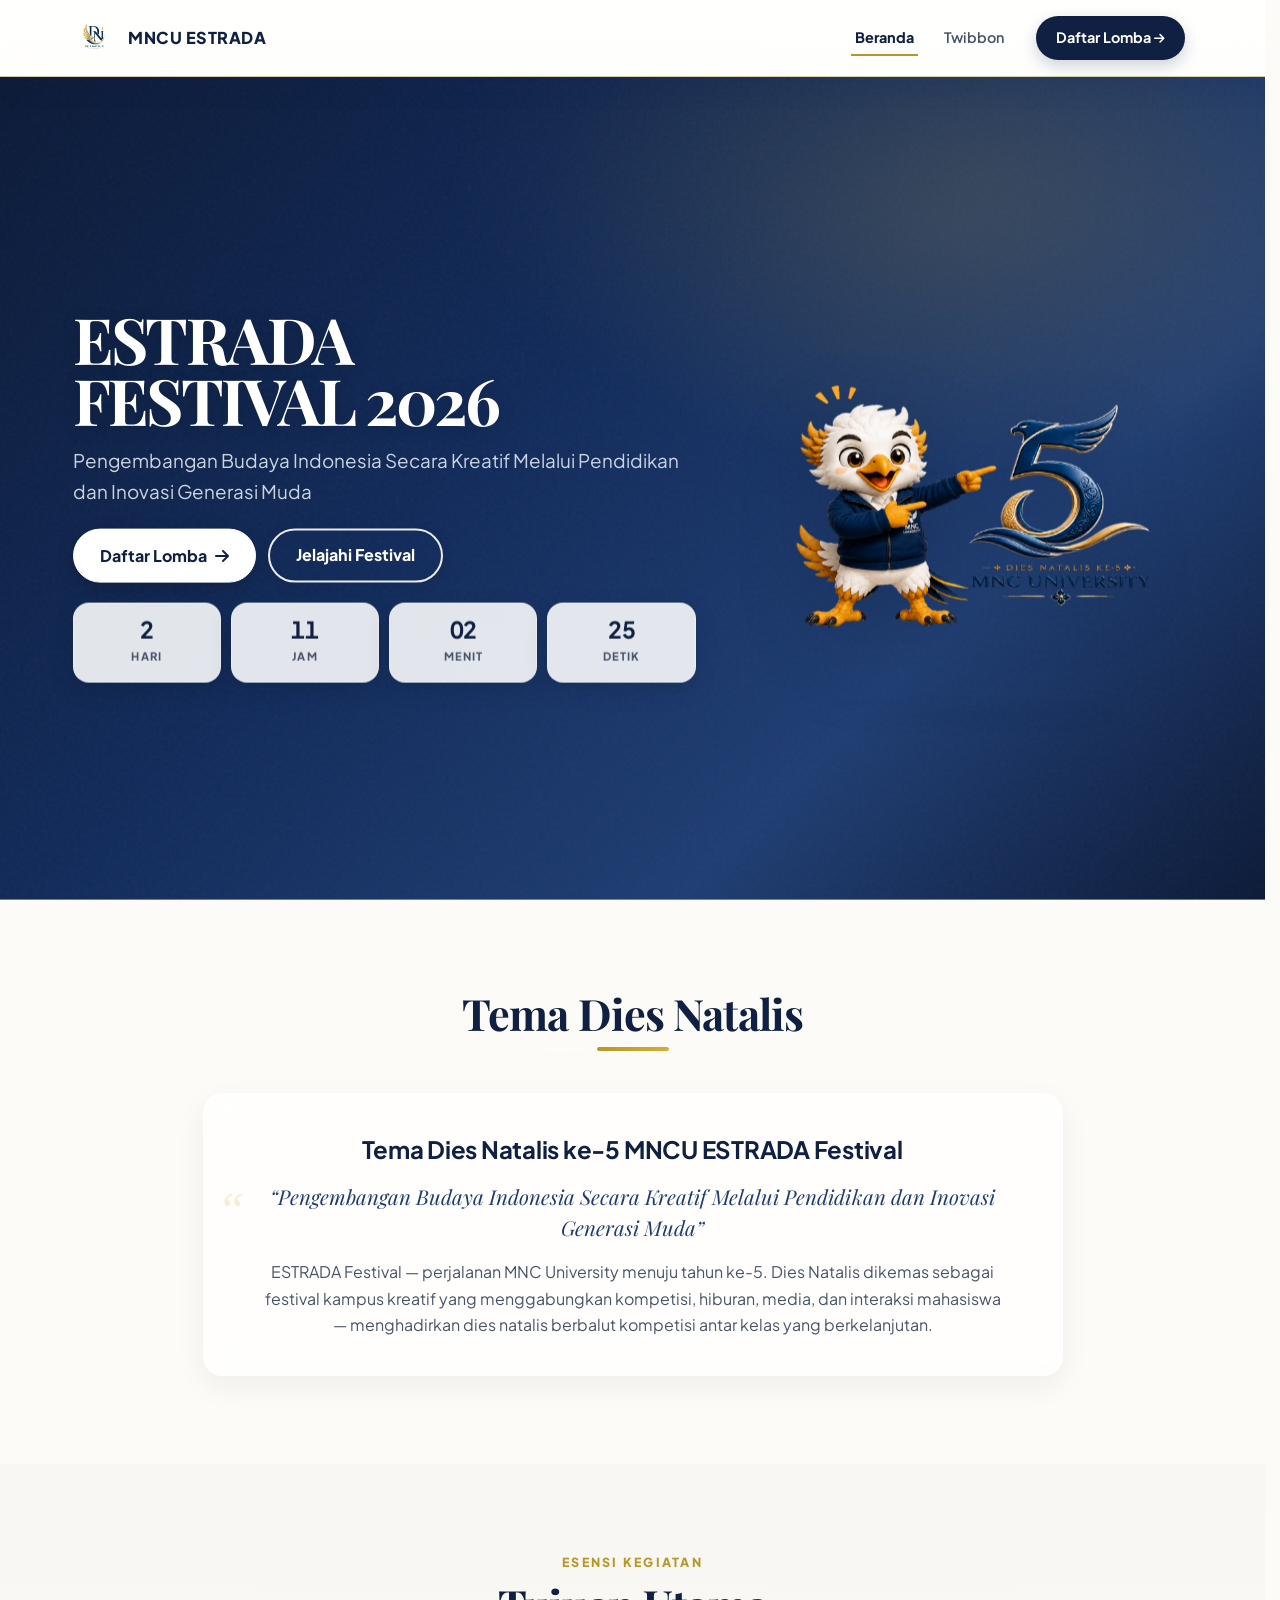
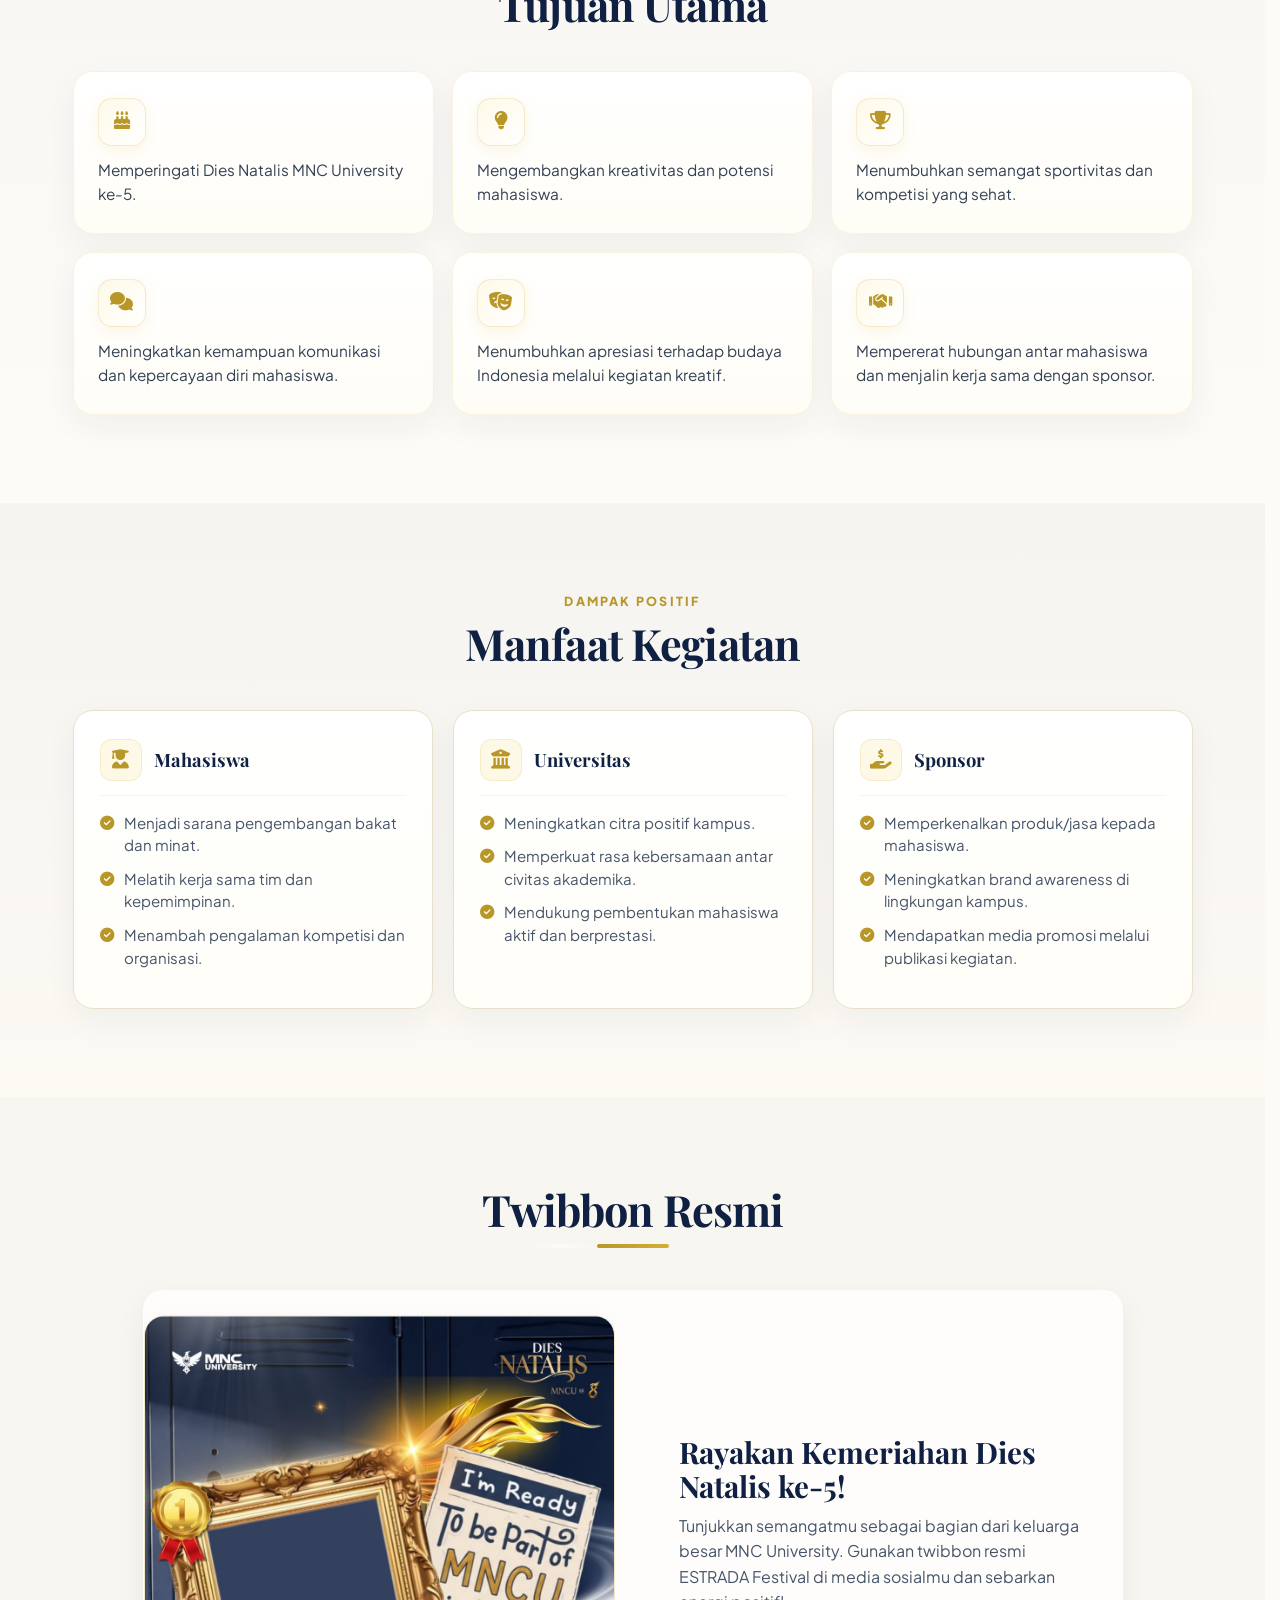
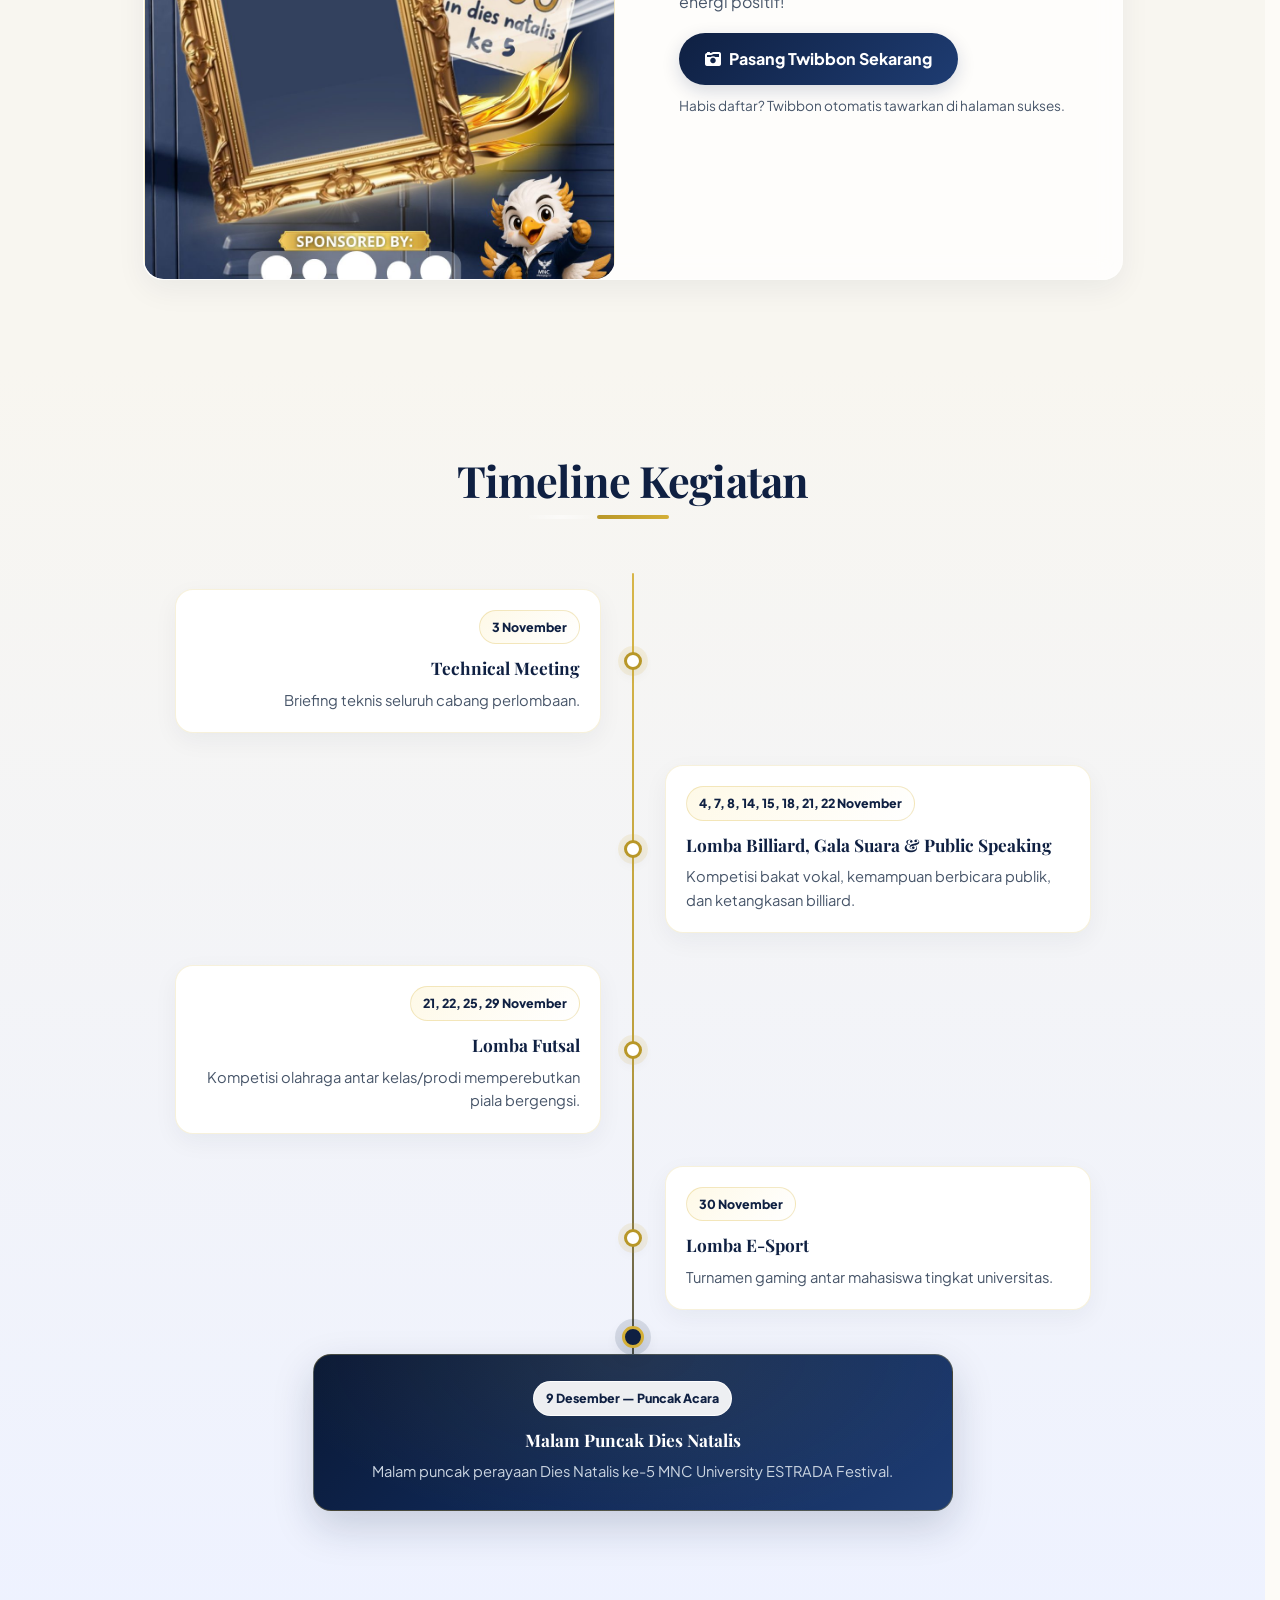
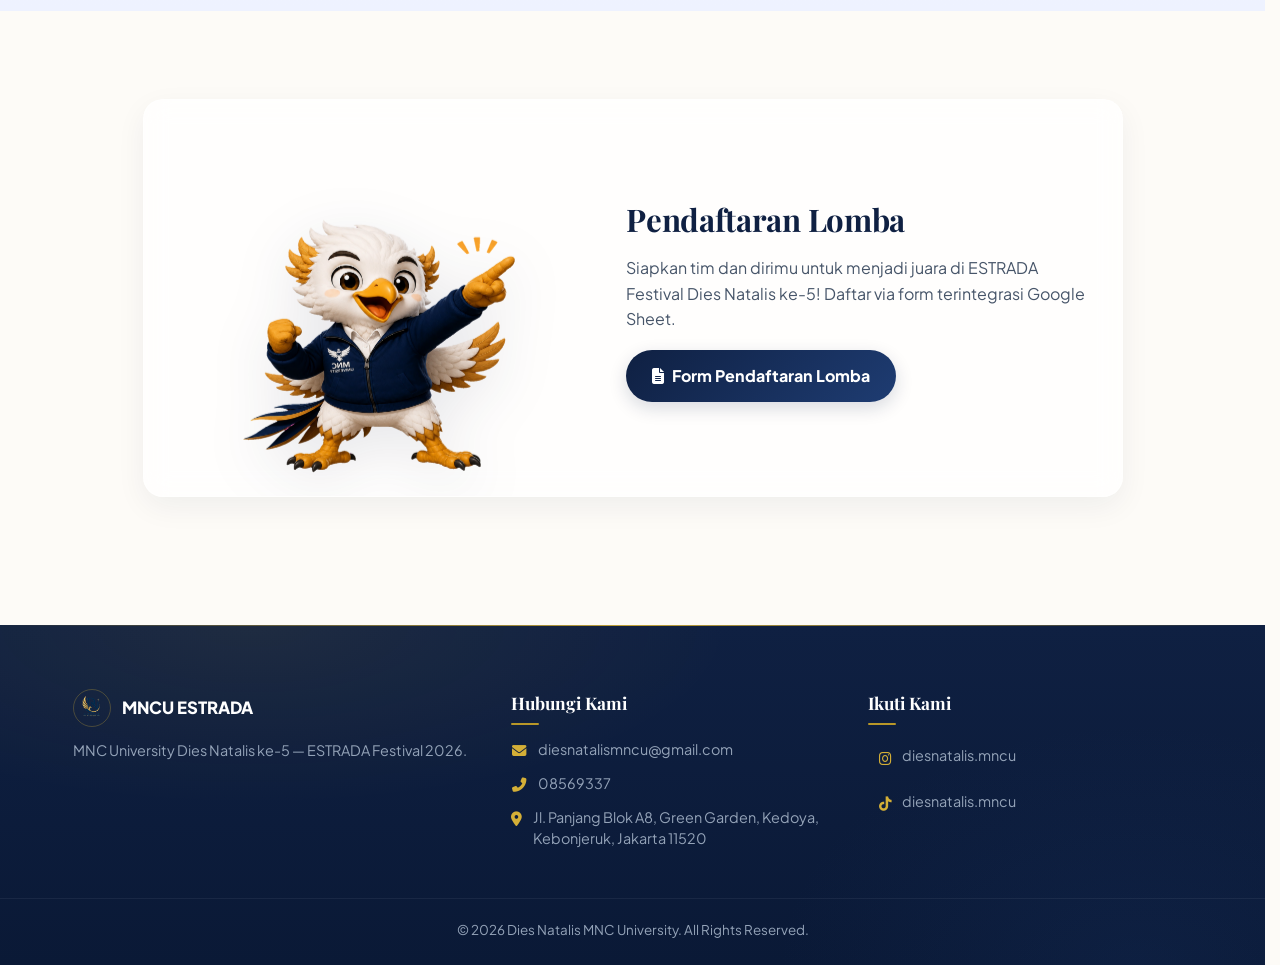
==== commit 3afd8afd: "perf: hapus aset mati, purge CSS mati, display jadi JPG" ====
--- a/index.html
+++ b/index.html
@@ -7,7 +7,7 @@
 <meta name="description" content="ESTRADA Festival 2026 — Dies Natalis ke-5 MNC University. Pengembangan Budaya Indonesia Secara Kreatif. Daftar lomba Futsal, Billiard, Gala Suara, Public Speaking, E-Sport.">
 <meta property="og:title" content="ESTRADA Festival 2026 - Dies Natalis ke-5 MNC University">
 <meta property="og:description" content="Pengembangan Budaya Indonesia Secara Kreatif Melalui Pendidikan dan Inovasi Generasi Muda. Daftar sekarang!">
-<meta property="og:image" content="./twibbon-for-display.png">
+<meta property="og:image" content="./twibbon-for-display.jpg">
 <meta property="og:type" content="website">
 <meta name="theme-color" content="#0f2042">
 <link rel="preconnect" href="https://fonts.googleapis.com">
@@ -94,7 +94,7 @@
   <div class="container">
     <div class="section-title"><h2>Twibbon Resmi</h2><div class="underline"></div></div>
     <div class="twibbon-content glass-card">
-      <div class="twibbon-img"><img src="./twibbon-for-display.png" alt="Contoh Twibbon Dies Natalis MNCU" loading="lazy" width="1080" height="1350"></div>
+      <div class="twibbon-img"><img src="./twibbon-for-display.jpg" alt="Contoh Twibbon Dies Natalis MNCU" loading="lazy" width="1080" height="1350"></div>
       <div class="twibbon-desc"><h3>Rayakan Kemeriahan Dies Natalis ke-5!</h3><p>Tunjukkan semangatmu sebagai bagian dari keluarga besar MNC University. Gunakan twibbon resmi ESTRADA Festival di media sosialmu dan sebarkan energi positif!</p><a href="./twibbon.html" class="btn-primary"><i class="fas fa-camera-retro"></i> Pasang Twibbon Sekarang</a><p style="margin-top:10px;font-size:.85rem;color:var(--muted)">Habis daftar? Twibbon otomatis tawarkan di halaman sukses.</p></div>
     </div>
   </div>
--- a/style.css
+++ b/style.css
@@ -22,9 +22,6 @@
 }
 *{margin:0;padding:0;box-sizing:border-box}
 html{scrollbar-gutter:stable;scroll-behavior:smooth;overflow-x:hidden;overflow-x:clip;max-width:100%}
-html.lenis{height:auto}
-.lenis.lenis-smooth{scroll-behavior:auto}
-.lenis.lenis-smooth [data-lenis-prevent]{overscroll-behavior:contain}
 body{font-family:'Plus Jakarta Sans',system-ui,-apple-system,Segoe UI,Roboto,sans-serif;background:var(--bg);color:var(--text);overflow-x:hidden;overflow-x:clip;line-height:1.65;-webkit-font-smoothing:antialiased}
 a{color:inherit}
 img{max-width:100%;display:block}
@@ -53,7 +50,7 @@
 .hamburger.is-open{background:var(--primary);color:#fff;border-color:var(--primary)}
 @media(max-width:860px){
   .navbar{position:sticky;top:0;z-index:1000;background:rgba(255,255,255,.9);backdrop-filter:blur(20px) saturate(1.25)}
-  .nav-menu{position:fixed;inset:var(--nav-h) 0 0 0;height:calc(100dvh - var(--nav-h));max-height:calc(100dvh - var(--nav-h));background:rgba(255,255,255,.94);backdrop-filter:blur(20px) saturate(1.25);flex-direction:column;align-items:stretch;justify-content:flex-start;padding:20px 16px calc(20px + env(safe-area-inset-bottom));gap:8px;transform:translateX(100%);opacity:0;pointer-events:none;transition:transform .42s cubic-bezier(.4,0,.2,1),opacity .32s;border-left:1px solid rgba(184,151,40,.3);overflow-y:auto;overflow-x:hidden;overscroll-behavior:contain;-webkit-overflow-scrolling:touch}
+  .nav-menu{position:absolute;top:100%;left:0;right:0;height:calc(100dvh - var(--nav-h));max-height:calc(100dvh - var(--nav-h));background:rgba(255,255,255,.94);backdrop-filter:blur(20px) saturate(1.25);flex-direction:column;align-items:stretch;justify-content:flex-start;padding:20px 16px calc(20px + env(safe-area-inset-bottom));gap:8px;transform:translateX(100%);opacity:0;pointer-events:none;transition:transform .42s cubic-bezier(.4,0,.2,1),opacity .32s;border-left:1px solid rgba(184,151,40,.3);overflow-y:auto;overflow-x:hidden;overscroll-behavior:contain;-webkit-overflow-scrolling:touch}
   .nav-menu.is-open{transform:translateX(0);opacity:1;pointer-events:auto}
   .nav-link{color:var(--primary);font-size:1.05rem;padding:16px 4px;margin:0;border-radius:0;border:none;border-bottom:1px solid rgba(15,32,66,.08);background:transparent}
   .nav-link::after{display:none}
@@ -169,7 +166,7 @@
 .twibbon-section{padding:88px 0;background:#f8f6f0}
 .twibbon-content{display:grid;grid-template-columns:1fr 1fr;gap:36px;align-items:center;max-width:980px;margin:0 auto;padding:0;overflow:hidden}
 .twibbon-img{position:relative;overflow:hidden;border-radius:20px}
-.twibbon-img img{border-radius:20px;box-shadow:var(--shadow);border:1px solid var(--border);aspect-ratio:1;object-fit:cover;width:100%;transition:transform .6s cubic-bezier(.4,0,.2,1)}
+.twibbon-img img{border-radius:20px;box-shadow:var(--shadow);border:1px solid var(--border);aspect-ratio:1080/1350;object-fit:cover;width:100%;height:auto;transition:transform .6s cubic-bezier(.4,0,.2,1)}
 .twibbon-content:hover .twibbon-img img{transform:scale(1.03)}
 .twibbon-desc{padding:28px}
 .twibbon-desc h3{font-family:'Playfair Display',serif;font-size:1.85rem;color:var(--primary);margin-bottom:10px;line-height:1.15}
@@ -277,9 +274,6 @@
 .form-hint{font-size:.78rem;color:#8a857e;margin-top:4px}
 .form-error{font-size:.78rem;color:#e11d48;min-height:1.1em;display:block;margin-top:4px}
 .form-error:empty{display:none}
-.isi-dropdown{border:1px solid #e8e0c8;padding:10px;background:#fffefb;border-radius:14px;max-height:220px;overflow:auto}
-.lomba-item{display:flex;align-items:center;gap:10px;padding:10px 12px;border-radius:10px;cursor:pointer;transition:background .15s;font-weight:500;font-size:.92rem}
-.lomba-item:hover{background:#fdf6e0}
 .lomba-pill-group{display:flex;flex-wrap:wrap;gap:8px}
 .lomba-pill{display:inline-flex;align-items:center;gap:8px;padding:8px 14px;border:1px solid #e8e0c8;background:#fffefb;border-radius:999px;font-size:.86rem;font-weight:600;cursor:pointer;transition:all .18s;user-select:none}
 .lomba-pill:has(input:checked){background:var(--primary);color:#fff;border-color:var(--primary);box-shadow:0 4px 12px rgba(15,32,66,.12)}
@@ -287,7 +281,6 @@
 .lomba-pill:has(input:checked) input{border-color:#fff;background:#fff}
 .lomba-pill input:checked::after{content:"";width:8px;height:8px;background:var(--primary);border-radius:50%}
 #btnSubmit{margin-top:6px;padding:14px;border-radius:12px;font-weight:750;letter-spacing:.01em}
-.lomba-item input{accent-color:var(--gold)}
 #formStatus{margin-top:14px;font-weight:700;font-size:.9rem;min-height:1.2em}
 #formStatus.ok{color:#15803d}
 #formStatus.err{color:#e11d48}
@@ -316,7 +309,9 @@
   .hero-container,.twibbon-content,.reg-container{grid-template-columns:1fr;text-align:center}
   .hero-btns{justify-content:center}
   .countdown{justify-content:center}
-  .twibbon-desc{padding:8px 0 4px}
+  .twibbon-content{padding:16px}
+  .twibbon-img img{max-width:280px;margin:0 auto}
+  .twibbon-desc{padding:14px 6px 6px}
   .footer-grid{grid-template-columns:1fr;gap:28px}
   .timeline-wrapper::before{left:22px;transform:none}
   .timeline-item{width:100%;padding-left:56px;padding-right:14px;text-align:left!important;left:0!important}
@@ -333,7 +328,6 @@
   .form-control{padding:9px 12px;font-size:.86rem;border-radius:10px}
   .form-hint{font-size:.70rem}
   .form-error{font-size:.70rem;min-height:.9em}
-  .isi-dropdown{padding:8px;max-height:140px}
   .lomba-pill{padding:6px 10px;font-size:.78rem;gap:6px}
   .lomba-pill input{width:14px;height:14px}
   #btnSubmit{padding:11px;font-size:.88rem}
@@ -367,7 +361,6 @@
 .twb-actions .btn-primary,.twb-actions .btn-secondary{flex:1;white-space:nowrap}
 #twStatus{min-height:1.2em;font-weight:700;font-size:.9rem}
 #twStatus.err{color:#e11d48}
-.twb-sample{width:100%;height:auto;border-radius:14px;border:1px solid var(--border-soft)}
 
 /* modal success icon */
 .modal-icon{font-size:2.2rem;color:var(--gold);margin-bottom:8px}
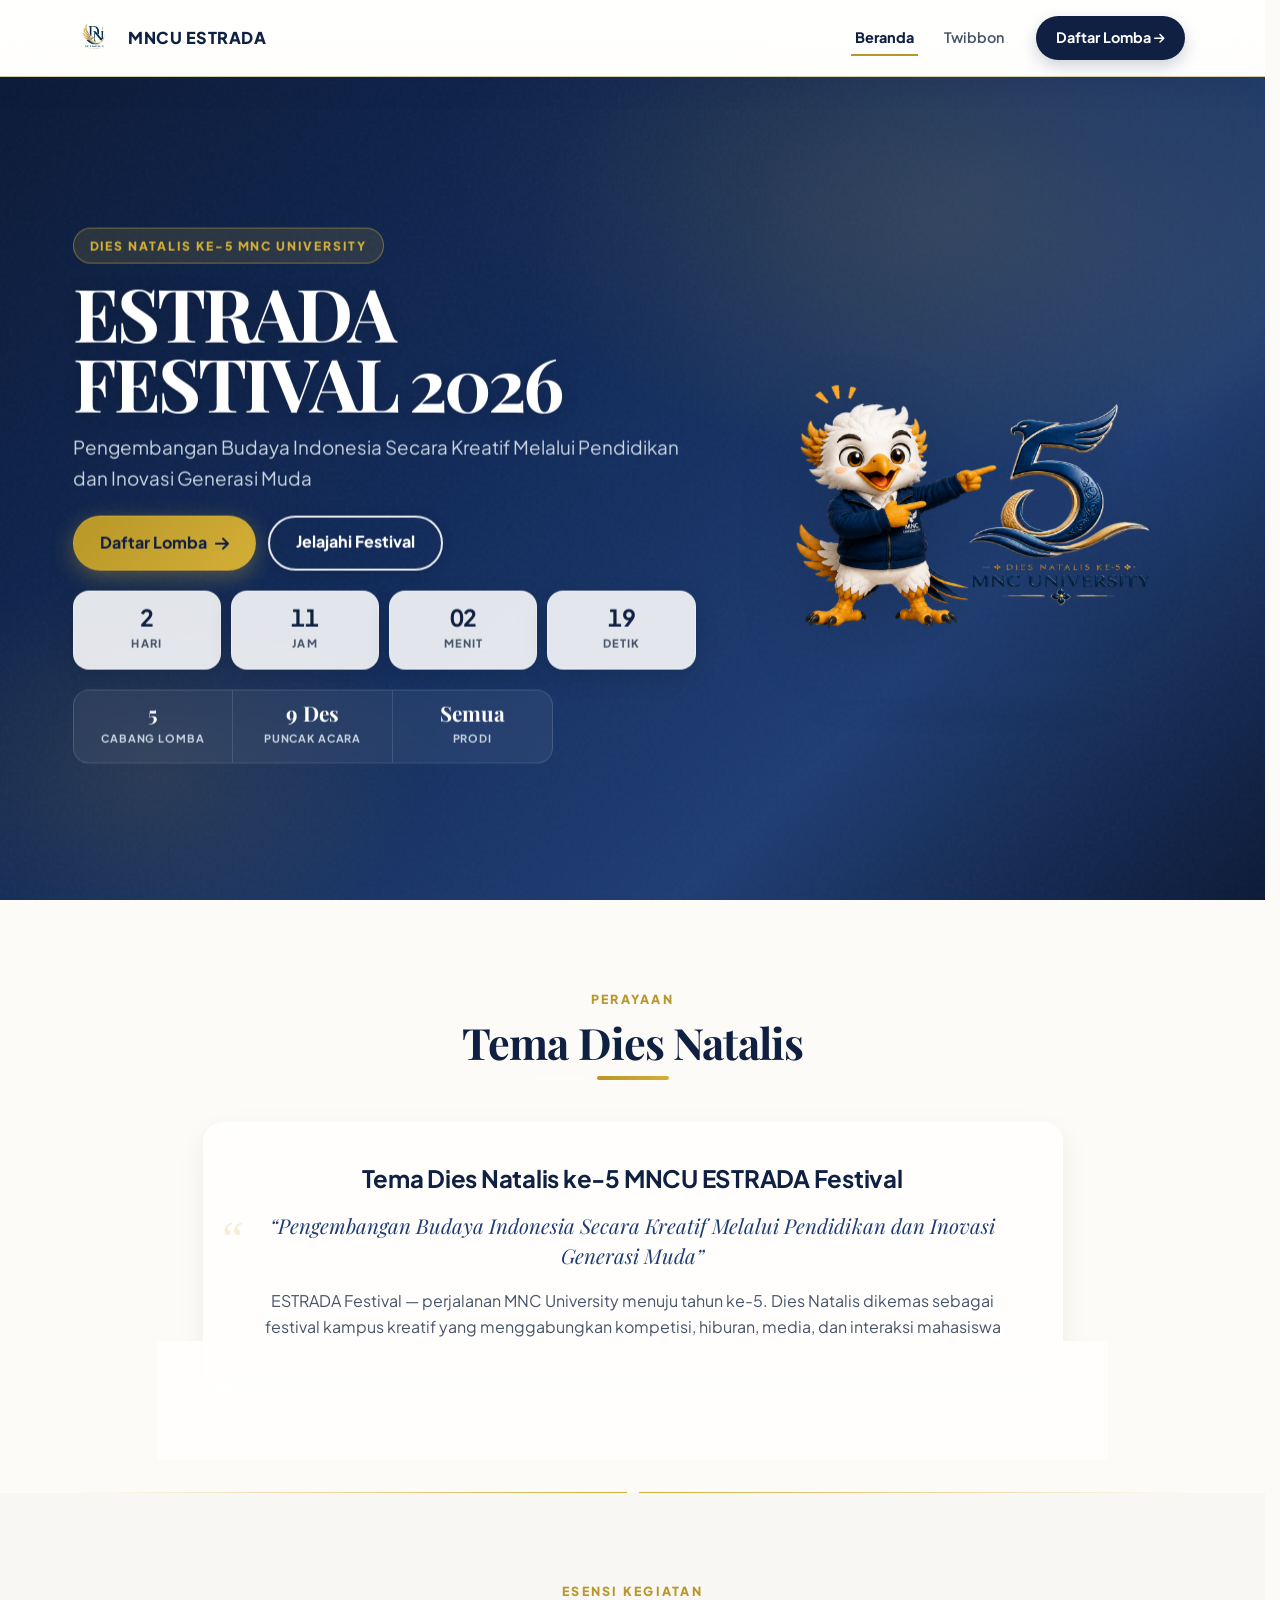
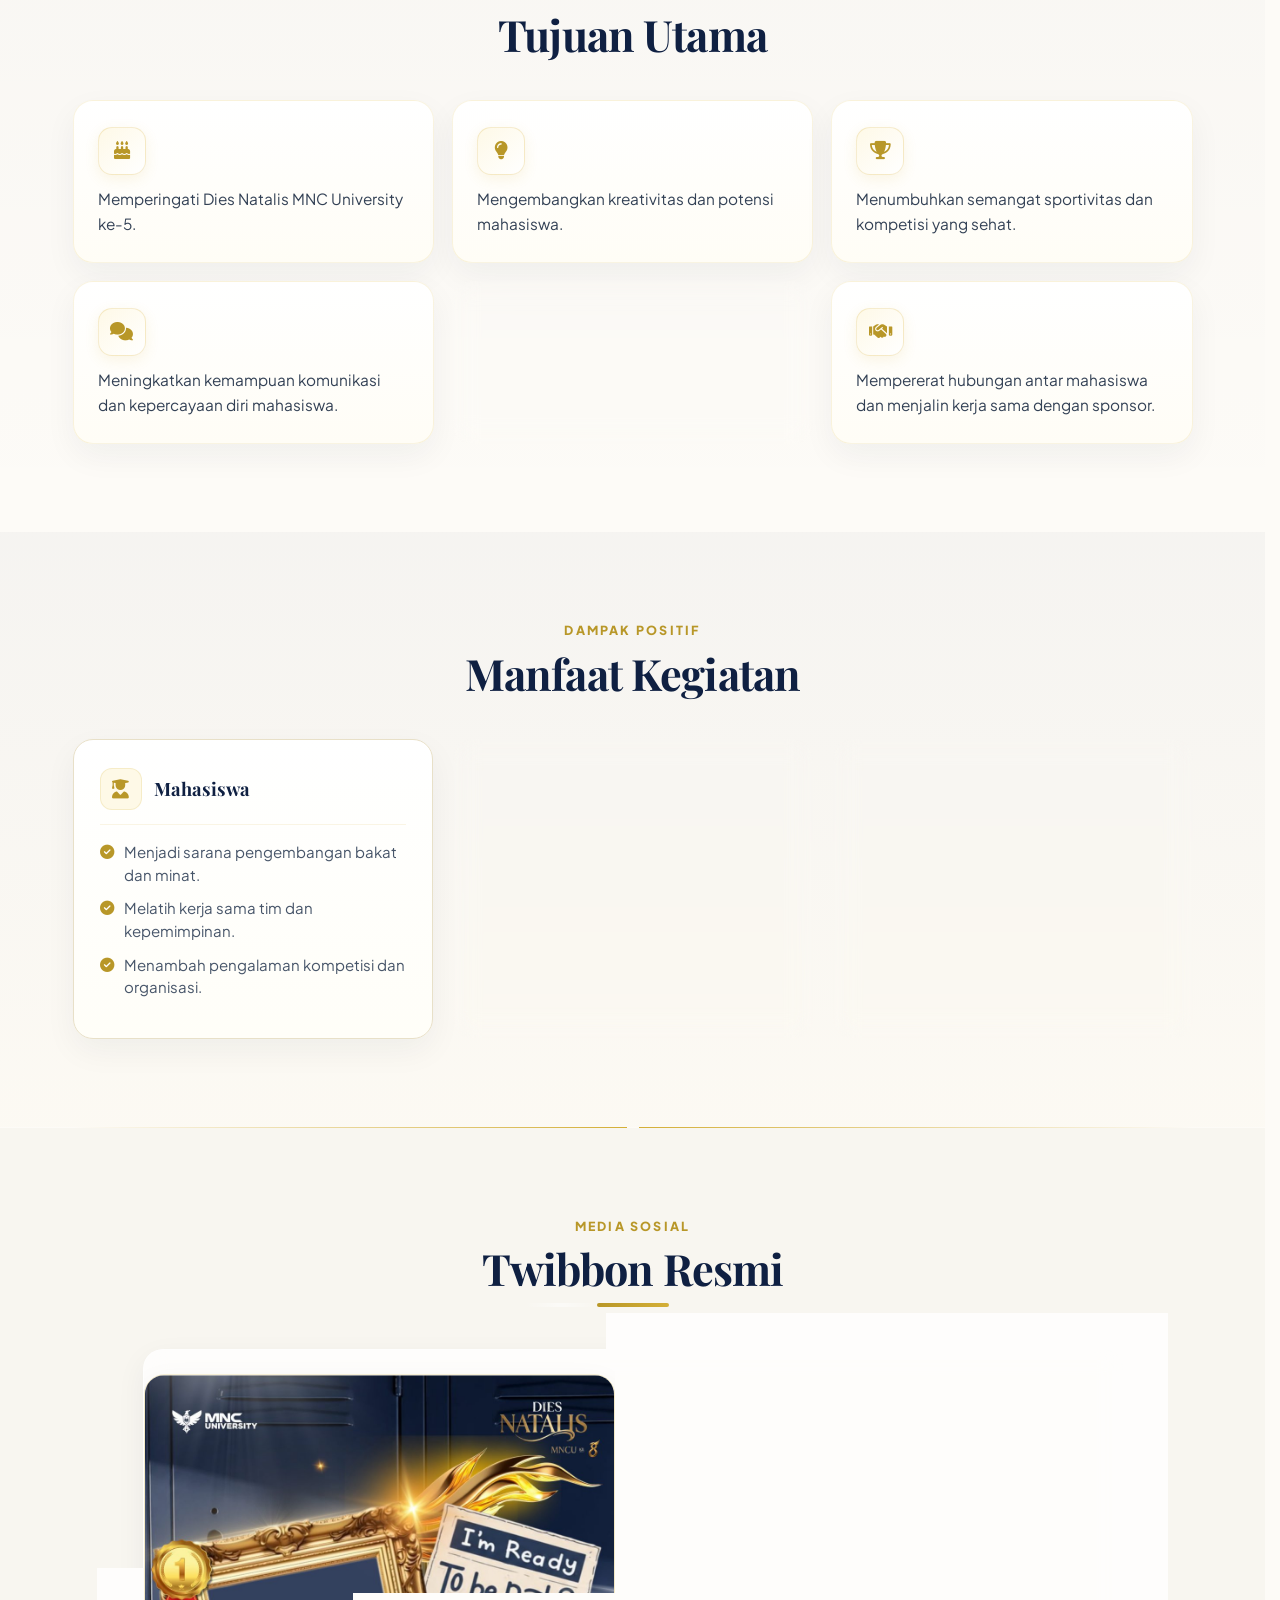
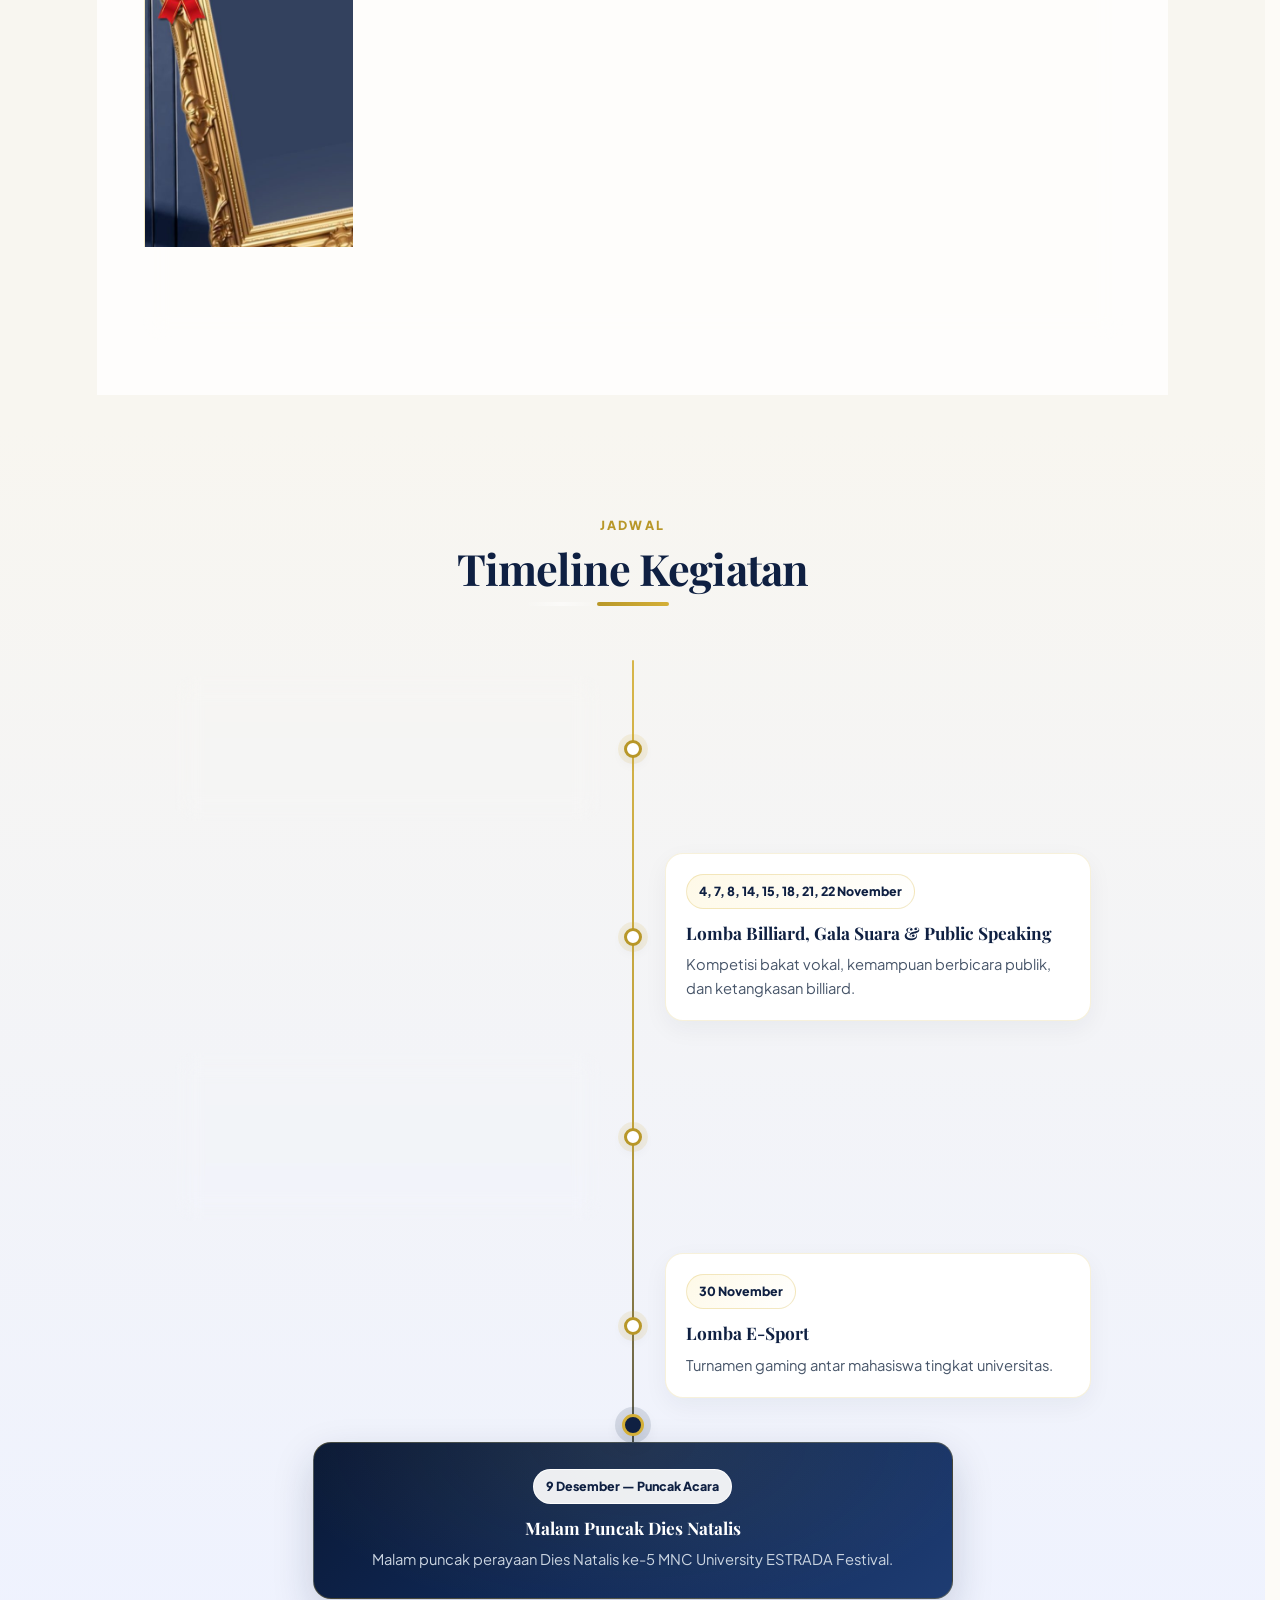
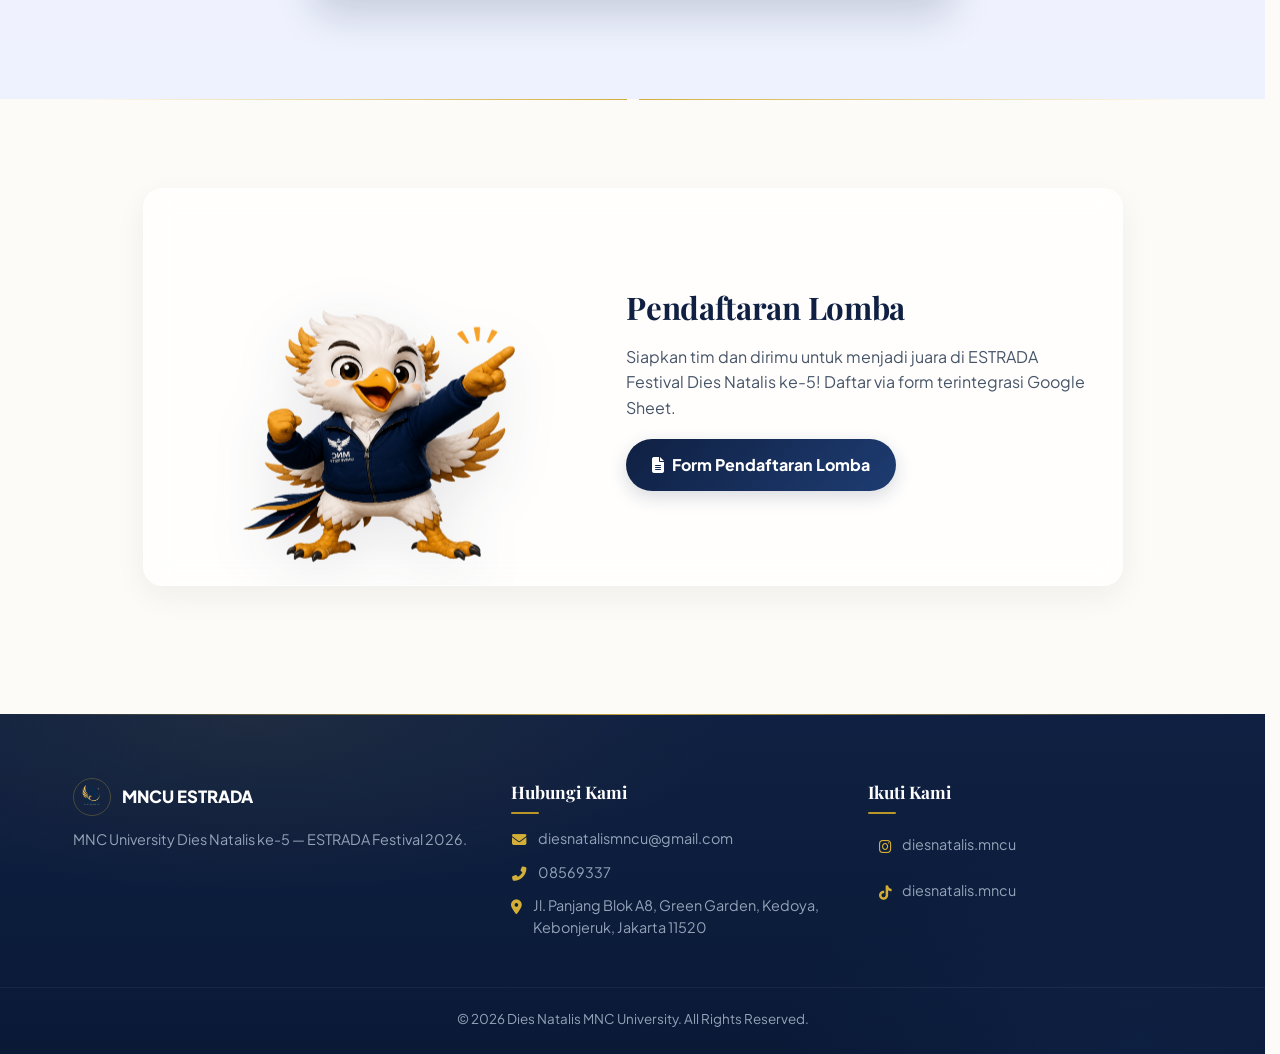
==== commit 5bc63b1f: "feat: evolusi visual hero section tiket modal" ====
--- a/index.html
+++ b/index.html
@@ -33,6 +33,7 @@
 <section id="beranda" class="hero" data-parallax="0.12">
   <div class="hero-container">
     <div class="hero-text reveal">
+      <span class="hero-badge">Dies Natalis ke-5 MNC University</span>
       <h1>ESTRADA FESTIVAL 2026</h1>
       <p>Pengembangan Budaya Indonesia Secara Kreatif Melalui Pendidikan dan Inovasi Generasi Muda</p>
       <div class="hero-btns">
@@ -45,6 +46,11 @@
         <div class="countdown-card"><strong id="cd-m">--</strong><span>Menit</span></div>
         <div class="countdown-card"><strong id="cd-s">--</strong><span>Detik</span></div>
       </div>
+      <div class="hero-stats">
+  <div><strong>5</strong><span>Cabang Lomba</span></div>
+  <div><strong>9 Des</strong><span>Puncak Acara</span></div>
+  <div><strong>Semua</strong><span>Prodi</span></div>
+</div>
     </div>
     <div class="hero-image reveal delay-1">
       <img src="./tunjuk-5.png" alt="Maskot ESTRADA Dies Natalis ke-5" width="440" height="440" fetchpriority="high">
@@ -55,7 +61,7 @@
 <section id="tema" class="theme-section reveal">
   <div class="container">
     <div class="section-title">
-      <h2>Tema Dies Natalis</h2><div class="underline"></div>
+      <span class="section-subtitle">PERAYAAN</span><h2>Tema Dies Natalis</h2><div class="underline"></div>
     </div>
     <div class="theme-card glass-card">
       <h3>Tema Dies Natalis ke-5 MNCU ESTRADA Festival</h3>
@@ -64,6 +70,8 @@
     </div>
   </div>
 </section>
+
+<div class="section-divider" aria-hidden="true"></div>
 
 <section id="tujuan" class="goals-section reveal">
   <div class="container">
@@ -90,19 +98,21 @@
   </div>
 </section>
 
+<div class="section-divider" aria-hidden="true"></div>
+
 <section id="twibbon" class="twibbon-section reveal">
   <div class="container">
-    <div class="section-title"><h2>Twibbon Resmi</h2><div class="underline"></div></div>
+    <div class="section-title"><span class="section-subtitle">MEDIA SOSIAL</span><h2>Twibbon Resmi</h2><div class="underline"></div></div>
     <div class="twibbon-content glass-card">
       <div class="twibbon-img"><img src="./twibbon-for-display.jpg" alt="Contoh Twibbon Dies Natalis MNCU" loading="lazy" width="1080" height="1350"></div>
-      <div class="twibbon-desc"><h3>Rayakan Kemeriahan Dies Natalis ke-5!</h3><p>Tunjukkan semangatmu sebagai bagian dari keluarga besar MNC University. Gunakan twibbon resmi ESTRADA Festival di media sosialmu dan sebarkan energi positif!</p><a href="./twibbon.html" class="btn-primary"><i class="fas fa-camera-retro"></i> Pasang Twibbon Sekarang</a><p style="margin-top:10px;font-size:.85rem;color:var(--muted)">Habis daftar? Twibbon otomatis tawarkan di halaman sukses.</p></div>
+      <div class="twibbon-desc"><h3>Rayakan Kemeriahan Dies Natalis ke-5!</h3><span class="pill-new">Editor Internal</span><p>Tunjukkan semangatmu sebagai bagian dari keluarga besar MNC University. Gunakan twibbon resmi ESTRADA Festival di media sosialmu dan sebarkan energi positif!</p><a href="./twibbon.html" class="btn-primary"><i class="fas fa-camera-retro"></i> Pasang Twibbon Sekarang</a><p style="margin-top:10px;font-size:.85rem;color:var(--muted)">Habis daftar? Twibbon otomatis tawarkan di halaman sukses.</p></div>
     </div>
   </div>
 </section>
 
 <section id="timeline" class="timeline-section reveal">
   <div class="container">
-    <div class="section-title"><h2>Timeline Kegiatan</h2><div class="underline"></div></div>
+    <div class="section-title"><span class="section-subtitle">JADWAL</span><h2>Timeline Kegiatan</h2><div class="underline"></div></div>
     <div class="timeline-wrapper" id="timelineWrap">
       <div class="timeline-item" data-cat="all puncak"><div class="timeline-dot"></div><div class="timeline-content glass-card"><span class="timeline-date">3 November</span><h4>Technical Meeting</h4><p>Briefing teknis seluruh cabang perlombaan.</p></div></div>
       <div class="timeline-item" data-cat="billiard gala public"><div class="timeline-dot"></div><div class="timeline-content glass-card"><span class="timeline-date">4, 7, 8, 14, 15, 18, 21, 22 November</span><h4>Lomba Billiard, Gala Suara & Public Speaking</h4><p>Kompetisi bakat vokal, kemampuan berbicara publik, dan ketangkasan billiard.</p></div></div>
@@ -112,6 +122,8 @@
     </div>
   </div>
 </section>
+
+<div class="section-divider" aria-hidden="true"></div>
 
 <section id="pendaftaran" class="reg-section reveal">
   <div class="container">
--- a/style.css
+++ b/style.css
@@ -66,6 +66,10 @@
 .btn-primary{background:linear-gradient(135deg,var(--primary),var(--accent));color:#fff!important;padding:13px 26px;border-radius:var(--radius-pill);font-weight:750;text-decoration:none;display:inline-flex;align-items:center;justify-content:center;gap:8px;border:none;cursor:pointer;box-shadow:0 6px 18px rgba(15,32,66,.16);transition:transform .22s,box-shadow .22s,filter .22s}
 .btn-primary:hover{transform:translateY(-2px);box-shadow:0 12px 28px rgba(15,32,66,.20);filter:brightness(1.06)}
 .btn-primary:active{transform:translateY(0)}
+#btnSubmit,.twb-actions .btn-primary,.modal-actions .btn-primary{position:relative;overflow:hidden}
+#btnSubmit::after,.twb-actions .btn-primary::after,.modal-actions .btn-primary::after{content:"";position:absolute;top:0;bottom:0;width:40%;left:-60%;background:linear-gradient(100deg,transparent,rgba(255,255,255,.55),transparent);transform:skewX(-20deg);animation:shine 3.5s ease-in-out infinite}
+@keyframes shine{0%,60%{left:-60%}100%{left:140%}}
+@media(prefers-reduced-motion:reduce){#btnSubmit::after,.twb-actions .btn-primary::after,.modal-actions .btn-primary::after{animation:none;display:none}}
 .btn-primary:disabled{opacity:.6;pointer-events:none}
 .btn-secondary{background:transparent;color:var(--primary)!important;border:2px solid var(--primary);padding:11px 26px;border-radius:var(--radius-pill);font-weight:750;text-decoration:none;transition:background .22s,color .22s,transform .22s}
 .btn-secondary:hover{background:var(--primary);color:#fff!important;transform:translateY(-1px)}
@@ -74,7 +78,7 @@
 /* glass card — estetik upgrade: top accent + hover lift + glass orphism ultra v2 */
 .glass-card{background:rgba(255,255,255,.76);backdrop-filter:blur(12px) saturate(1.1);border:1px solid rgba(255,255,255,.36);border-radius:20px;padding:28px;box-shadow:var(--shadow);position:relative;overflow:hidden;transition:transform .32s cubic-bezier(.4,0,.2,1),box-shadow .32s,border-color .32s}
 .glass-card::before{content:"";position:absolute;top:0;left:0;right:0;height:3px;background:linear-gradient(90deg,var(--gold),var(--gold-light),var(--gold));opacity:0;transition:opacity .32s}
-.glass-card:hover{border-color:rgba(212,175,55,.42);transform:translateY(-4px);box-shadow:var(--shadow-hover)}
+.glass-card:hover{border-color:rgba(212,175,55,.42);transform:translateY(-6px);box-shadow:var(--shadow-hover),0 8px 30px rgba(212,175,55,.12)}
 .glass-card:hover::before{opacity:1}
 @supports not (backdrop-filter: blur(1px)){.glass-card{background:var(--card);border-color:var(--border)}}
 .soft-card{background:linear-gradient(180deg,#fff, #fffdf5);border:1px solid var(--border-soft);box-shadow:var(--shadow-soft)}
@@ -94,6 +98,7 @@
 .stub-row dt{color:var(--muted);font-weight:600}
 .stub-row dd{color:var(--primary);font-weight:750;margin:0;text-align:right}
 .barcode{height:44px;margin-top:10px;background:repeating-linear-gradient(90deg,var(--primary) 0 2px,transparent 2px 5px,var(--gold) 5px 6px,transparent 6px 10px);border-radius:6px}
+.ticket{outline:1px solid rgba(212,175,55,.5);outline-offset:5px}
 #btnSubmit{background:linear-gradient(135deg,var(--gold),var(--gold-light));color:var(--primary)!important;box-shadow:0 6px 18px rgba(184,151,40,.35)}
 #btnSubmit:hover{filter:brightness(1.05)}
 
@@ -104,6 +109,11 @@
 .underline{width:72px;height:4px;background:linear-gradient(90deg,var(--gold),var(--gold-light));margin:0 auto;border-radius:999px;position:relative}
 .underline::after{content:"";position:absolute;inset:0;background:linear-gradient(90deg,transparent,rgba(255,255,255,.5),transparent);transform:translateX(-100%);animation:shimmer 3s infinite}
 @keyframes shimmer{100%{transform:translateX(100%)}}
+.section-divider{max-width:1160px;margin:0 auto;padding:0 20px;display:flex;align-items:center;gap:12px}
+.section-divider::before,.section-divider::after{content:"";flex:1;height:1px;background:linear-gradient(90deg,transparent,var(--gold-light),transparent)}
+.section-divider::before{background:linear-gradient(90deg,transparent,var(--gold-light))}
+.section-divider::after{background:linear-gradient(90deg,var(--gold-light),transparent)}
+.pill-new{display:inline-block;margin-bottom:12px;padding:5px 14px;border-radius:999px;background:linear-gradient(135deg,var(--gold),var(--gold-light));color:var(--primary);font-size:.72rem;font-weight:800;letter-spacing:.12em;text-transform:uppercase}
 
 /* hero — navy gradasi noise (ultra v2) */
 .hero{min-height:calc(100vh - var(--nav-h));display:flex;align-items:center;padding:64px 0 48px;background:
@@ -112,14 +122,21 @@
 .hero::before{content:"";position:absolute;inset:0;background:
   url("data:image/svg+xml,%3Csvg viewBox='0 0 256 256' xmlns='http://www.w3.org/2000/svg'%3E%3Cfilter id='n'%3E%3CfeTurbulence type='fractalNoise' baseFrequency='0.9' stitchTiles='stitch'/%3E%3C/filter%3E%3Crect width='100%25' height='100%25' filter='url(%23n)' opacity='0.04'/%3E%3C/svg%3E"),
   radial-gradient(700px 420px at 75% 18%,rgba(212,175,55,.09),transparent 60%);opacity:1;pointer-events:none}
+.hero::after{content:"";position:absolute;inset:0;background:radial-gradient(420px 320px at 12% 85%,rgba(212,175,55,.12),transparent 65%),radial-gradient(520px 380px at 88% 8%,rgba(30,60,114,.35),transparent 65%);pointer-events:none}
 .hero-container{max-width:1160px;margin:0 auto;padding:0 20px;display:grid;grid-template-columns:1.15fr .85fr;gap:36px;align-items:center;position:relative;z-index:1}
-.hero-text h1{font-family:'Playfair Display',serif;font-size:clamp(2.4rem,5.2vw,4rem);line-height:.95;color:#fff;margin-bottom:14px;letter-spacing:-0.04em;text-wrap:balance;text-shadow:0 2px 18px rgba(0,0,0,.18)}
+.hero-text h1{font-family:'Playfair Display',serif;font-size:clamp(2.8rem,6vw,4.6rem);line-height:.95;color:#fff;margin-bottom:14px;letter-spacing:-0.04em;text-wrap:balance;text-shadow:0 2px 18px rgba(0,0,0,.18)}
 .hero-text p{color:#cbd5e1;font-size:clamp(1rem,2vw,1.18rem);max-width:52ch;margin-bottom:22px}
 .hero .btn-secondary{color:#fff!important;border-color:rgba(255,255,255,.9);box-shadow:0 2px 14px rgba(0,0,0,.12)}
 .hero .btn-secondary:hover{background:#fff;color:var(--primary)!important}
-.hero .btn-primary{background:#fff!important;color:var(--primary)!important;border:1px solid #fff;box-shadow:0 6px 18px rgba(0,0,0,.18)}
-.hero .btn-primary:hover{background:#fffef0!important;filter:none;transform:translateY(-2px);box-shadow:0 10px 24px rgba(0,0,0,.20)}
+.hero .btn-primary{background:linear-gradient(135deg,var(--gold),var(--gold-light))!important;color:var(--primary)!important;border:1px solid rgba(212,175,55,.6);box-shadow:0 6px 22px rgba(212,175,55,.35)}
+.hero .btn-primary:hover{background:linear-gradient(135deg,var(--gold-light),var(--gold))!important;filter:none;transform:translateY(-2px);box-shadow:0 10px 28px rgba(212,175,55,.45)}
 .hero-btns{display:flex;flex-wrap:wrap;gap:12px}
+.hero-badge{display:inline-flex;align-items:center;gap:8px;padding:7px 16px;border-radius:999px;background:rgba(212,175,55,.14);border:1px solid rgba(212,175,55,.45);color:var(--gold-light);font-size:.76rem;font-weight:800;letter-spacing:.16em;text-transform:uppercase;margin-bottom:14px}
+.hero-stats{display:flex;gap:0;margin-top:20px;border:1px solid rgba(255,255,255,.14);border-radius:16px;background:rgba(255,255,255,.06);backdrop-filter:blur(10px);overflow:hidden;max-width:480px}
+.hero-stats>div{flex:1;padding:12px 8px;text-align:center}
+.hero-stats>div+div{border-left:1px solid rgba(255,255,255,.12)}
+.hero-stats strong{display:block;font-family:'Playfair Display',serif;font-size:1.3rem;color:#fff;line-height:1}
+.hero-stats span{font-size:.68rem;font-weight:700;letter-spacing:.08em;text-transform:uppercase;color:#cbd5e1}
 .hero-image{position:relative;will-change:transform}
 .hero-image img{width:100%;max-width:440px;margin:0 auto;filter:drop-shadow(0 18px 36px rgba(0,0,0,.13));animation:float 6s ease-in-out infinite;will-change:transform}
 .hero-image::after{content:"";position:absolute;left:50%;bottom:-12px;transform:translateX(-50%);width:70%;height:24px;background:radial-gradient(ellipse at center,rgba(15,32,66,.14),transparent 70%);filter:blur(6px)}
@@ -267,7 +284,7 @@
 .form-control{width:100%;padding:12px 14px;border:1px solid #e8e0c8;border-radius:12px;background:#fffefb;font:inherit;font-size:.92rem;color:var(--text);transition:border-color .18s,box-shadow .18s,background .18s}
 .form-control::placeholder{color:#a8a29a}
 .form-control:hover{border-color:#d8c99a}
-.form-control:focus{outline:none;border-color:var(--gold);box-shadow:0 0 0 4px rgba(212,175,55,.12);background:#fff}
+.form-control:focus{outline:none;border-color:var(--gold);box-shadow:0 0 0 4px rgba(212,175,55,.18);background:#fff}
 .form-control:invalid:not(:placeholder-shown){border-color:#e11d48;box-shadow:0 0 0 4px rgba(225,29,72,.08)}
 .form-row{display:flex;gap:12px}
 .form-row .half{flex:1;min-width:0}
@@ -352,6 +369,7 @@
 .twb-card{max-width:560px;width:100%;background:#fff;border:1px solid var(--border-soft);border-radius:20px;box-shadow:0 20px 56px rgba(15,32,66,.18);padding:24px 22px;margin-bottom:16px}
 .twb-canvas{width:100%;height:auto;aspect-ratio:1080/1350;border-radius:14px;border:1px solid var(--border-soft);background:#102a5a;touch-action:none;cursor:grab}
 .twb-canvas:active{cursor:grabbing}
+.twb-canvas{box-shadow:0 0 0 1px rgba(212,175,55,.5),0 20px 50px rgba(15,32,66,.25)}
 .twb-controls{display:flex;flex-direction:column;gap:12px;margin-top:14px}
 .twb-upload{cursor:pointer;text-align:center}
 .twb-row{display:grid;grid-template-columns:64px 1fr 52px;align-items:center;gap:10px;font-size:.86rem;font-weight:700;color:var(--primary)}
@@ -363,7 +381,7 @@
 #twStatus.err{color:#e11d48}
 
 /* modal success icon */
-.modal-icon{font-size:2.2rem;color:var(--gold);margin-bottom:8px}
+.modal-icon{font-size:2rem;color:var(--gold);margin-bottom:8px;border-radius:50%;padding:12px;box-shadow:0 0 0 6px rgba(212,175,55,.15);display:inline-block}
 
 /* From Uiverse.io by abrahamcalsin - dot spinner */
 .dot-spinner{--uib-size:2.8rem;--uib-speed:.9s;--uib-color:#183153;position:relative;display:flex;align-items:center;justify-content:flex-start;height:var(--uib-size);width:var(--uib-size)}
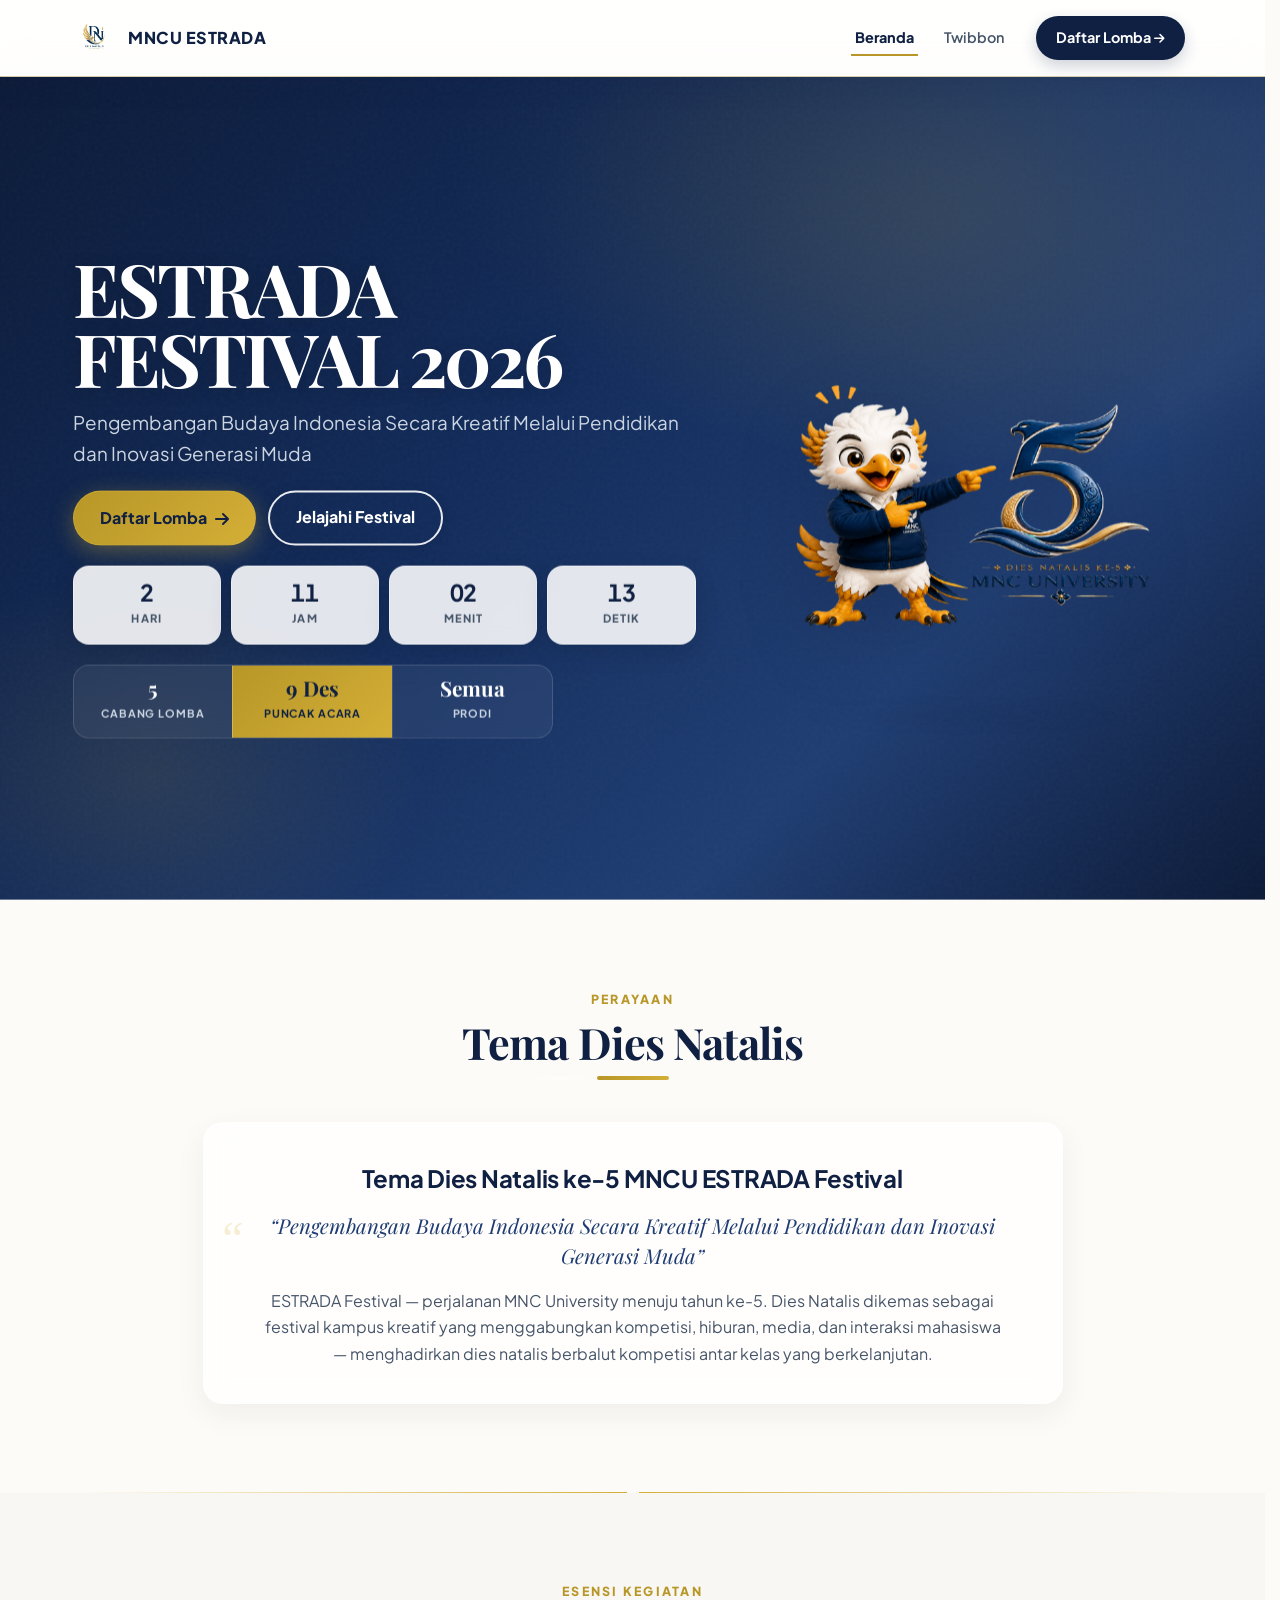
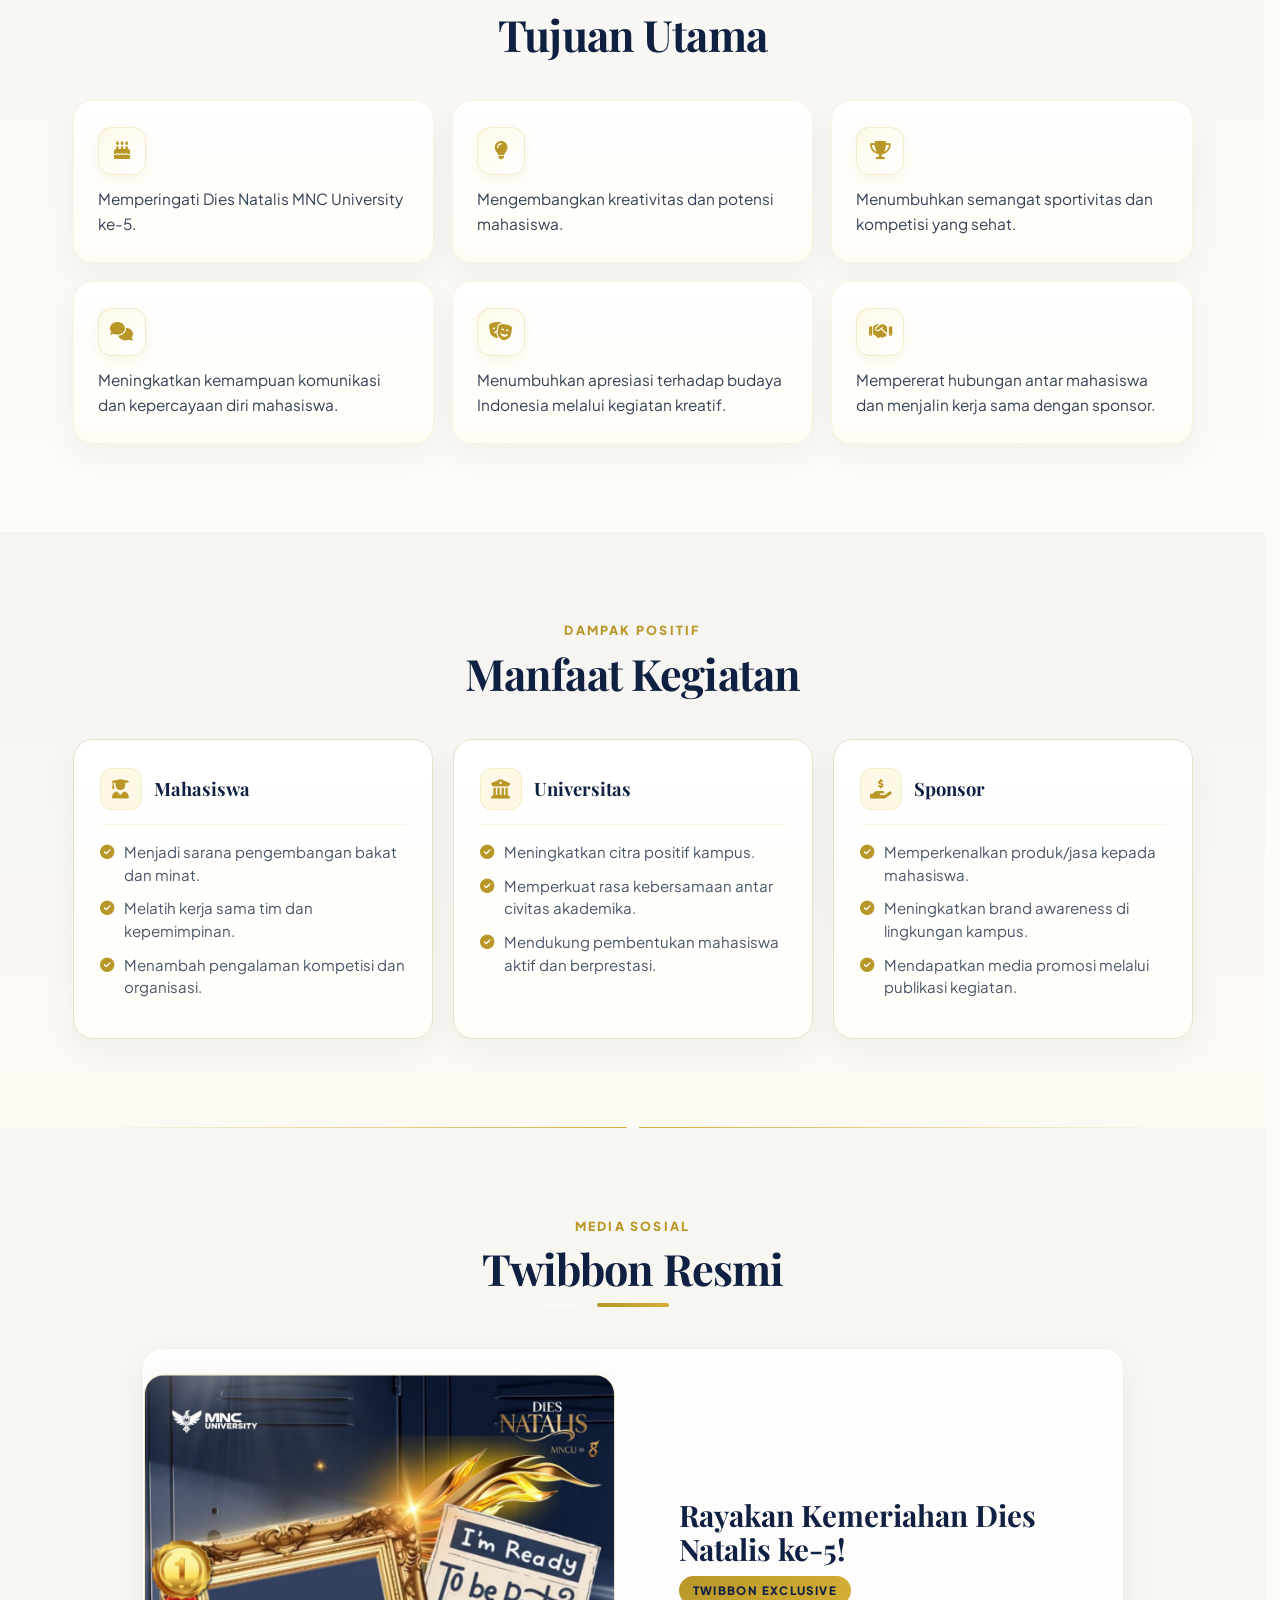
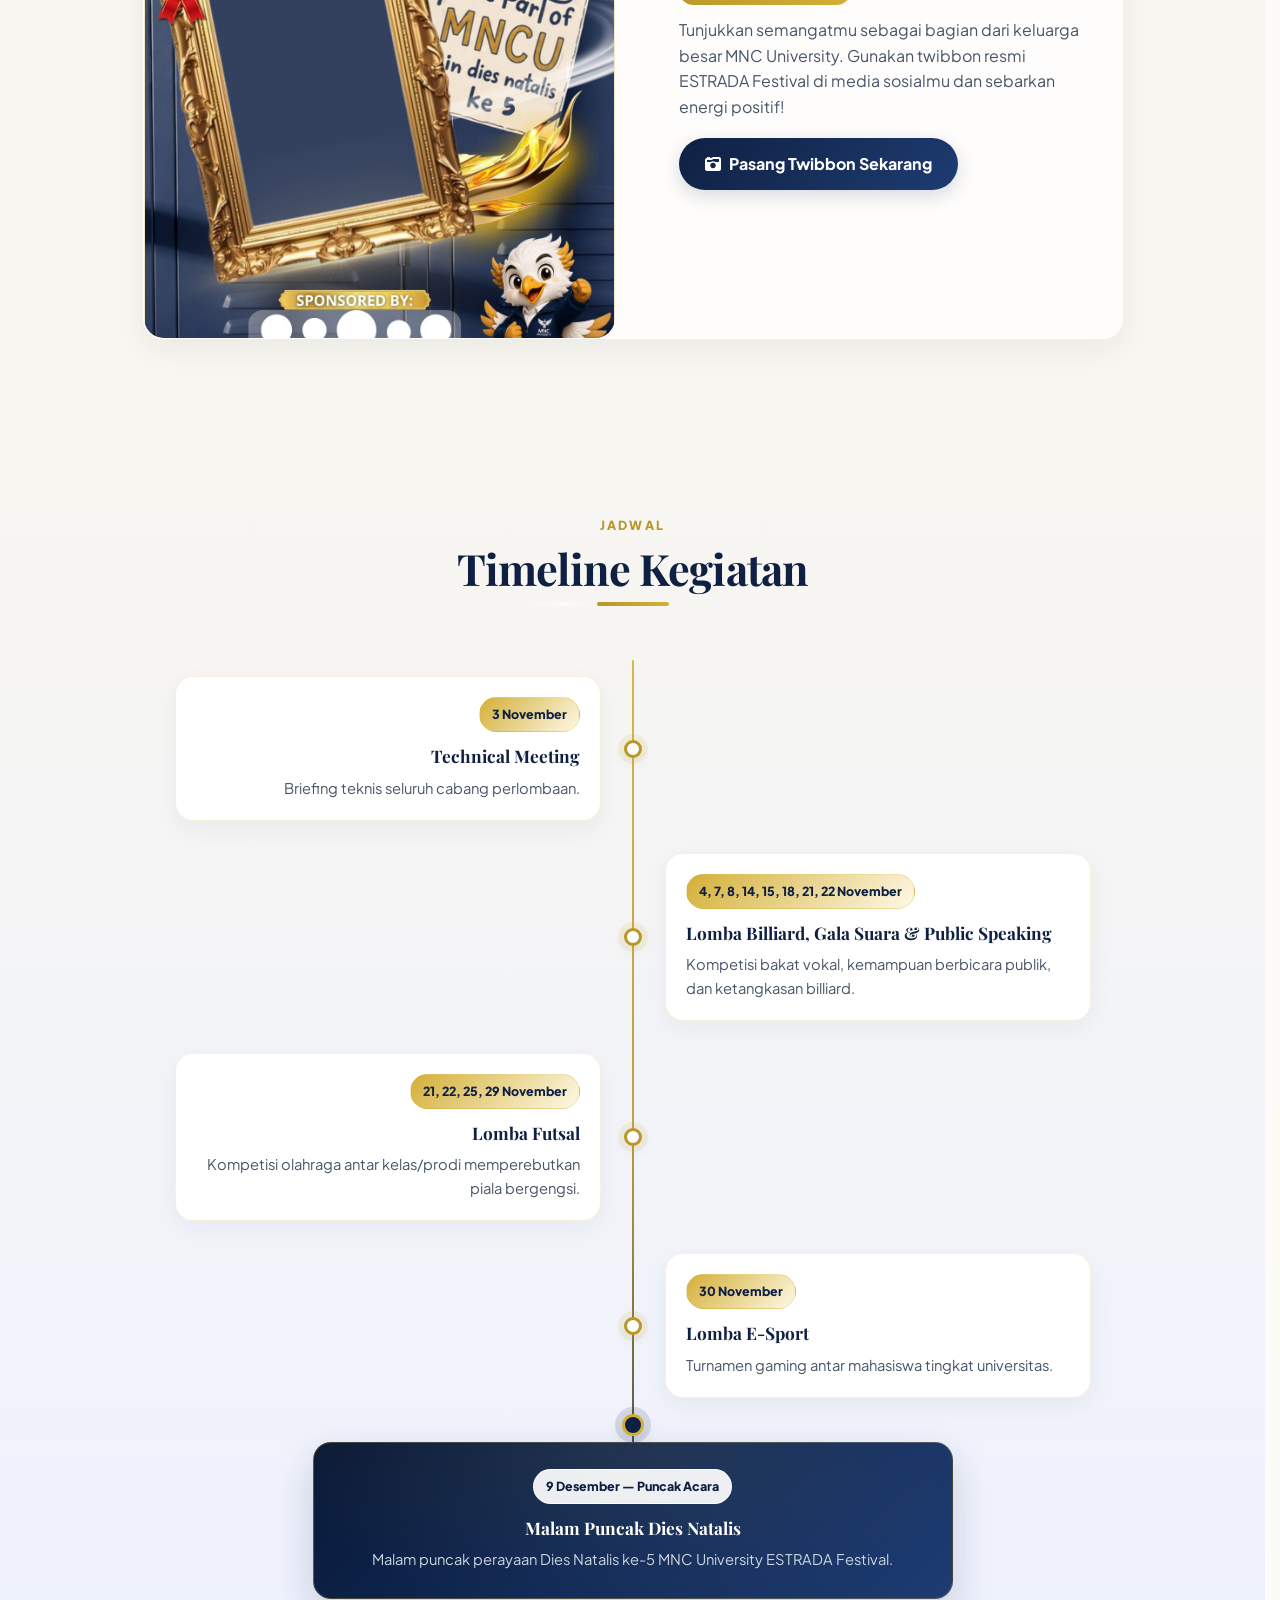
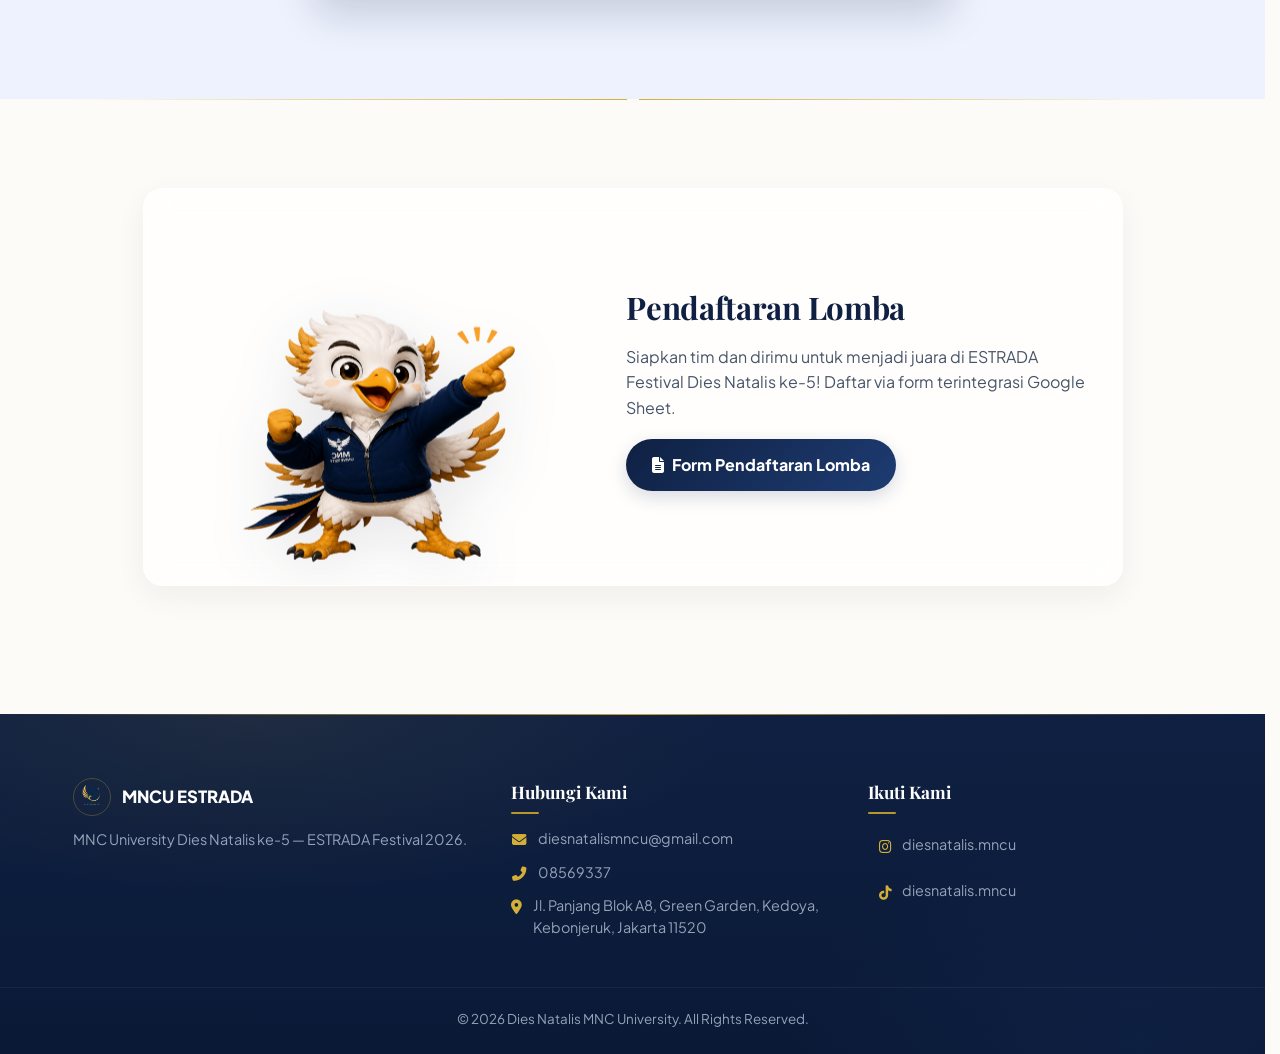
==== commit 8982a3dd: "feat: highlight puncak, editor 2 kolom, timeline perkasa" ====
--- a/index.html
+++ b/index.html
@@ -33,7 +33,6 @@
 <section id="beranda" class="hero" data-parallax="0.12">
   <div class="hero-container">
     <div class="hero-text reveal">
-      <span class="hero-badge">Dies Natalis ke-5 MNC University</span>
       <h1>ESTRADA FESTIVAL 2026</h1>
       <p>Pengembangan Budaya Indonesia Secara Kreatif Melalui Pendidikan dan Inovasi Generasi Muda</p>
       <div class="hero-btns">
@@ -105,7 +104,7 @@
     <div class="section-title"><span class="section-subtitle">MEDIA SOSIAL</span><h2>Twibbon Resmi</h2><div class="underline"></div></div>
     <div class="twibbon-content glass-card">
       <div class="twibbon-img"><img src="./twibbon-for-display.jpg" alt="Contoh Twibbon Dies Natalis MNCU" loading="lazy" width="1080" height="1350"></div>
-      <div class="twibbon-desc"><h3>Rayakan Kemeriahan Dies Natalis ke-5!</h3><span class="pill-new">Editor Internal</span><p>Tunjukkan semangatmu sebagai bagian dari keluarga besar MNC University. Gunakan twibbon resmi ESTRADA Festival di media sosialmu dan sebarkan energi positif!</p><a href="./twibbon.html" class="btn-primary"><i class="fas fa-camera-retro"></i> Pasang Twibbon Sekarang</a><p style="margin-top:10px;font-size:.85rem;color:var(--muted)">Habis daftar? Twibbon otomatis tawarkan di halaman sukses.</p></div>
+      <div class="twibbon-desc"><h3>Rayakan Kemeriahan Dies Natalis ke-5!</h3><span class="pill-new">Twibbon Exclusive</span><p>Tunjukkan semangatmu sebagai bagian dari keluarga besar MNC University. Gunakan twibbon resmi ESTRADA Festival di media sosialmu dan sebarkan energi positif!</p><a href="./twibbon.html" class="btn-primary"><i class="fas fa-camera-retro"></i> Pasang Twibbon Sekarang</a></div>
     </div>
   </div>
 </section>
--- a/style.css
+++ b/style.css
@@ -131,12 +131,13 @@
 .hero .btn-primary{background:linear-gradient(135deg,var(--gold),var(--gold-light))!important;color:var(--primary)!important;border:1px solid rgba(212,175,55,.6);box-shadow:0 6px 22px rgba(212,175,55,.35)}
 .hero .btn-primary:hover{background:linear-gradient(135deg,var(--gold-light),var(--gold))!important;filter:none;transform:translateY(-2px);box-shadow:0 10px 28px rgba(212,175,55,.45)}
 .hero-btns{display:flex;flex-wrap:wrap;gap:12px}
-.hero-badge{display:inline-flex;align-items:center;gap:8px;padding:7px 16px;border-radius:999px;background:rgba(212,175,55,.14);border:1px solid rgba(212,175,55,.45);color:var(--gold-light);font-size:.76rem;font-weight:800;letter-spacing:.16em;text-transform:uppercase;margin-bottom:14px}
 .hero-stats{display:flex;gap:0;margin-top:20px;border:1px solid rgba(255,255,255,.14);border-radius:16px;background:rgba(255,255,255,.06);backdrop-filter:blur(10px);overflow:hidden;max-width:480px}
 .hero-stats>div{flex:1;padding:12px 8px;text-align:center}
 .hero-stats>div+div{border-left:1px solid rgba(255,255,255,.12)}
 .hero-stats strong{display:block;font-family:'Playfair Display',serif;font-size:1.3rem;color:#fff;line-height:1}
 .hero-stats span{font-size:.68rem;font-weight:700;letter-spacing:.08em;text-transform:uppercase;color:#cbd5e1}
+.hero-stats>div:nth-child(2){background:linear-gradient(135deg,var(--gold),var(--gold-light))}
+.hero-stats>div:nth-child(2) strong,.hero-stats>div:nth-child(2) span{color:var(--primary)}
 .hero-image{position:relative;will-change:transform}
 .hero-image img{width:100%;max-width:440px;margin:0 auto;filter:drop-shadow(0 18px 36px rgba(0,0,0,.13));animation:float 6s ease-in-out infinite;will-change:transform}
 .hero-image::after{content:"";position:absolute;left:50%;bottom:-12px;transform:translateX(-50%);width:70%;height:24px;background:radial-gradient(ellipse at center,rgba(15,32,66,.14),transparent 70%);filter:blur(6px)}
@@ -203,13 +204,13 @@
 .timeline-item:nth-child(even) .timeline-dot{left:-9px}
 .timeline-dot.hl{width:22px;height:22px;background:var(--primary);border-color:var(--gold-light);box-shadow:0 0 0 7px rgba(15,32,66,.12),0 6px 18px rgba(15,32,66,.12);animation:pulse 2.2s infinite}
 @keyframes pulse{0%,100%{box-shadow:0 0 0 7px rgba(15,32,66,.12)}50%{box-shadow:0 0 0 11px rgba(15,32,66,.06)}}
-.timeline-content{padding:20px 20px;border-radius:18px;background:var(--card);border:1px solid var(--border);box-shadow:var(--shadow);position:relative;transition:transform .22s,box-shadow .22s,border-color .22s}
+.timeline-content{padding:20px 20px;border-radius:18px;background:var(--card);border:1px solid var(--border);border-top:3px solid var(--gold-light);box-shadow:var(--shadow);position:relative;transition:transform .22s,box-shadow .22s,border-color .22s}
 .timeline-content::before{content:"";position:absolute;top:50%;width:16px;height:16px;background:var(--card);border:1px solid var(--border);border-right:none;border-bottom:none;transform:translateY(-50%) rotate(45deg)}
 .timeline-item:nth-child(odd) .timeline-content::before{right:-8px}
 .timeline-item:nth-child(even) .timeline-content::before{left:-8px}
 .timeline-content:hover{transform:translateY(-2px);border-color:rgba(212,175,55,.36);box-shadow:0 14px 32px rgba(15,32,66,.08)}
 .timeline-content h4{font-family:'Playfair Display',serif;color:var(--primary);margin:10px 0 6px;font-size:1.08rem}
-.timeline-date{display:inline-flex;align-items:center;gap:6px;padding:6px 12px;background:linear-gradient(135deg,var(--gold-soft),#fff);color:var(--primary);border-radius:999px;font-size:.78rem;font-weight:800;border:1px solid rgba(212,175,55,.28)}
+.timeline-date{display:inline-flex;align-items:center;gap:6px;padding:6px 12px;background:linear-gradient(135deg,var(--gold-light),var(--gold-soft));color:var(--primary);border-radius:999px;font-size:.78rem;font-weight:800;border:1px solid rgba(212,175,55,.28)}
 .timeline-content p{color:var(--muted);font-size:.92rem;line-height:1.6}
 
 /* timeline — puncak center (Task 2) */
@@ -218,11 +219,15 @@
 .timeline-item.is-peak .timeline-content::before{display:none}
 .timeline-item.is-peak .timeline-content{max-width:640px;margin:0 auto;text-align:center;padding:26px 28px;border:1px solid rgba(212,175,55,.28);background:
   radial-gradient(600px 300px at 50% 0%,rgba(212,175,55,.10),transparent 60%),
-  linear-gradient(135deg,#0a1936 0%,#102a5a 50%,#1e3c72 100%);color:#eef2ff;box-shadow:0 16px 40px rgba(15,32,66,.18);animation:peakFloat 5s ease-in-out infinite}
+  linear-gradient(135deg,#0a1936 0%,#102a5a 50%,#1e3c72 100%);color:#eef2ff;box-shadow:0 16px 40px rgba(15,32,66,.18);animation:peakFloat 5s ease-in-out infinite,peakGlow 3s ease-in-out infinite}
 .timeline-item.is-peak .timeline-content h4{color:#fff}
 .timeline-item.is-peak .timeline-content p{color:#cbd5e1}
 .timeline-item.is-peak .timeline-date{background:rgba(255,255,255,.92);color:var(--primary);border-color:rgba(255,255,255,.9)}
 .peak-card{box-shadow:0 16px 40px rgba(15,32,66,.18)}
+@keyframes peakGlow{0%,100%{box-shadow:0 16px 40px rgba(15,32,66,.18)}50%{box-shadow:0 16px 48px rgba(212,175,55,.45)}}
+@media(prefers-reduced-motion:reduce){.peak-card{animation:none}}
+.timeline-item.is-peak .timeline-content{transition:transform .25s,box-shadow .25s}
+.timeline-item.is-peak .timeline-content:hover{transform:scale(1.02)}
 @keyframes peakFloat{0%,100%{transform:translateY(0)}50%{transform:translateY(-4px)}}
 .timeline-content{border:1px solid rgba(212,175,55,.18);box-shadow:0 8px 24px rgba(15,32,66,.05)}
 .timeline-content:hover{border-color:rgba(212,175,55,.30)}
@@ -339,6 +344,8 @@
   .timeline-item.is-peak .timeline-content::before{display:none!important}
   .timeline-item.is-peak .timeline-dot{left:50%!important;right:auto!important;transform:translateX(-50%)!important}
   .timeline-item.is-peak .timeline-content{border-left:1px solid rgba(212,175,55,.32)}
+  .timeline-item.is-peak .timeline-dot{display:none!important}
+  .timeline-item.is-peak::before{display:none!important}
   .auth-container.is-compact{padding:10px 8px;min-height:calc(100dvh - var(--nav-h));align-items:flex-start;justify-content:flex-start}
   .form-soft{gap:10px}
   .form-label{font-size:.78rem;margin-bottom:4px}
@@ -358,6 +365,7 @@
   .ticket-perforation::after{right:-10px}
   .ticket-stub{padding:14px 16px 16px}
   .twb-card{margin:0 8px 16px;width:calc(100% - 16px);padding:20px 16px}
+  .twb-layout{grid-template-columns:1fr;max-width:560px}
 }
 @media(max-width:480px){
   .countdown-card{min-width:68px;padding:10px 6px}
@@ -379,6 +387,8 @@
 .twb-actions .btn-primary,.twb-actions .btn-secondary{flex:1;white-space:nowrap}
 #twStatus{min-height:1.2em;font-weight:700;font-size:.9rem}
 #twStatus.err{color:#e11d48}
+.twb-layout{display:grid;grid-template-columns:1.05fr .95fr;gap:20px;align-items:start;max-width:980px;width:100%}
+.twb-layout .twb-card{margin-bottom:0}
 
 /* modal success icon */
 .modal-icon{font-size:2rem;color:var(--gold);margin-bottom:8px;border-radius:50%;padding:12px;box-shadow:0 0 0 6px rgba(212,175,55,.15);display:inline-block}
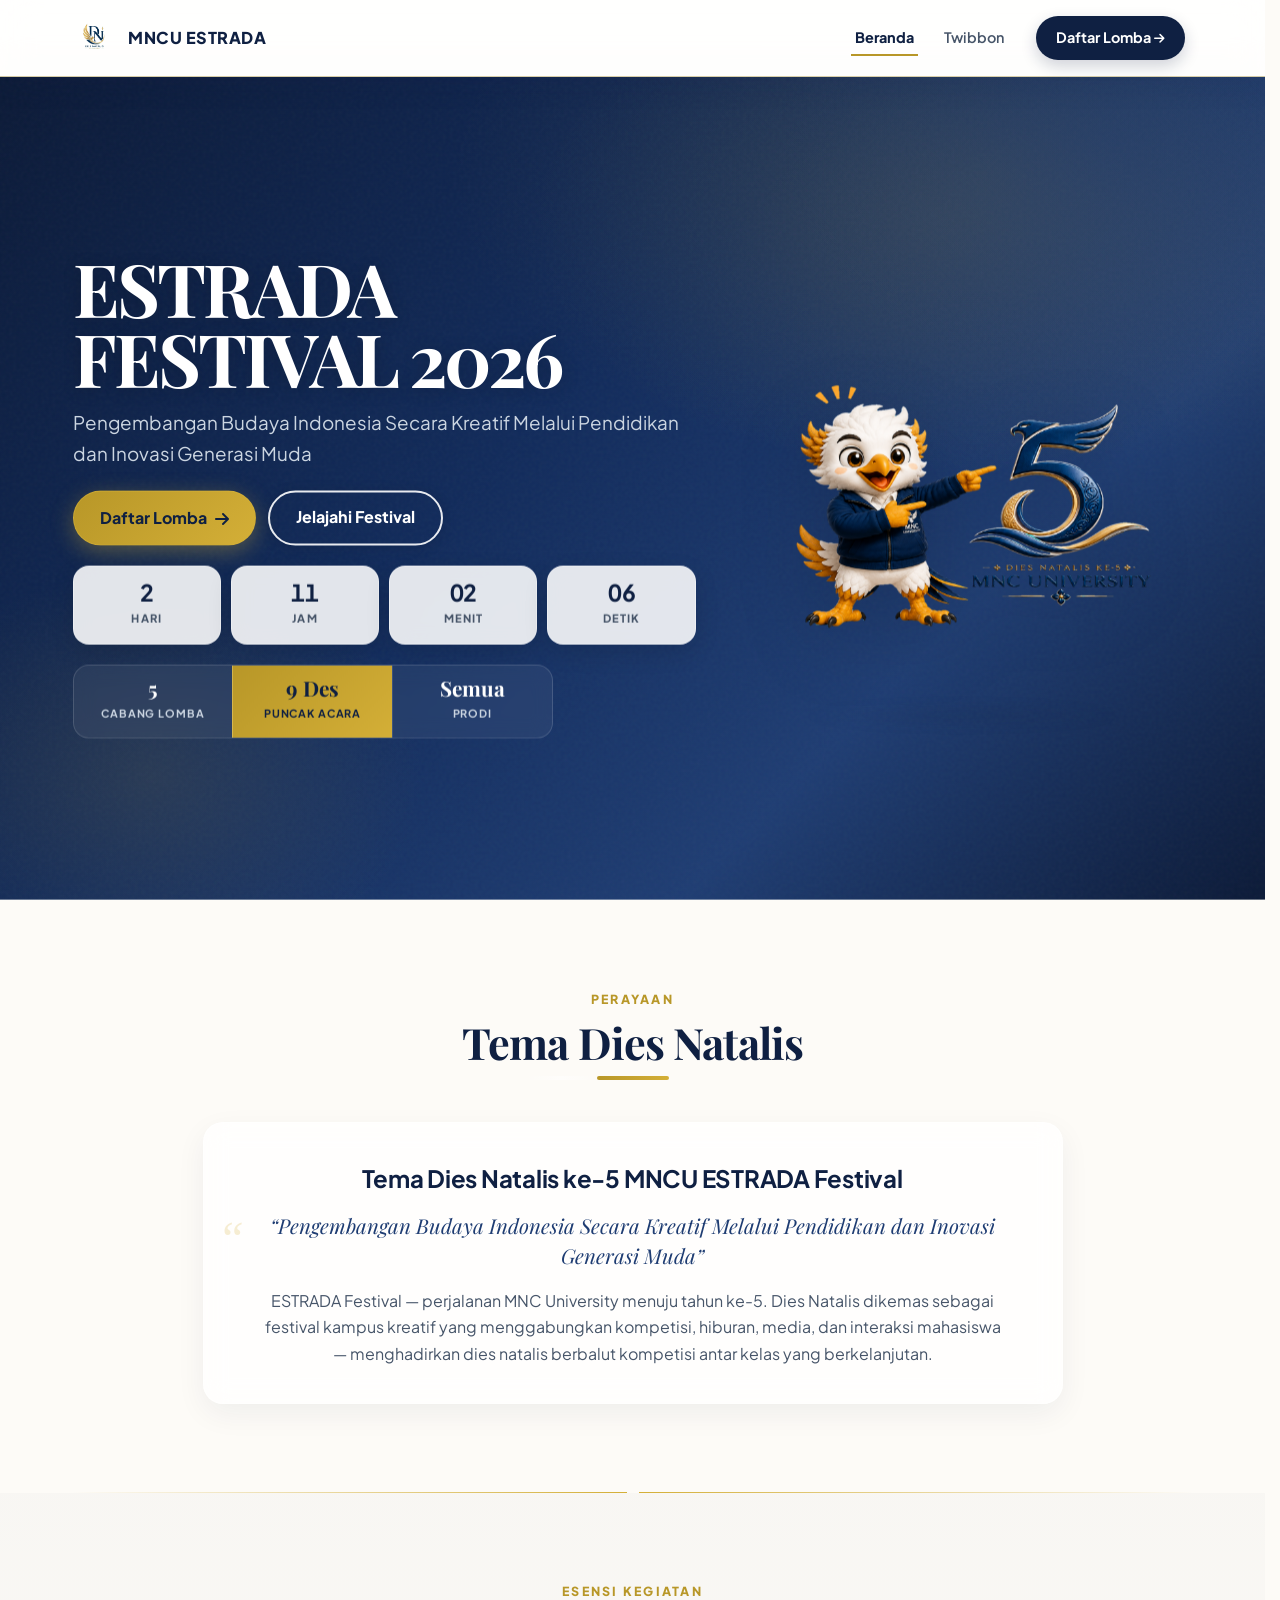
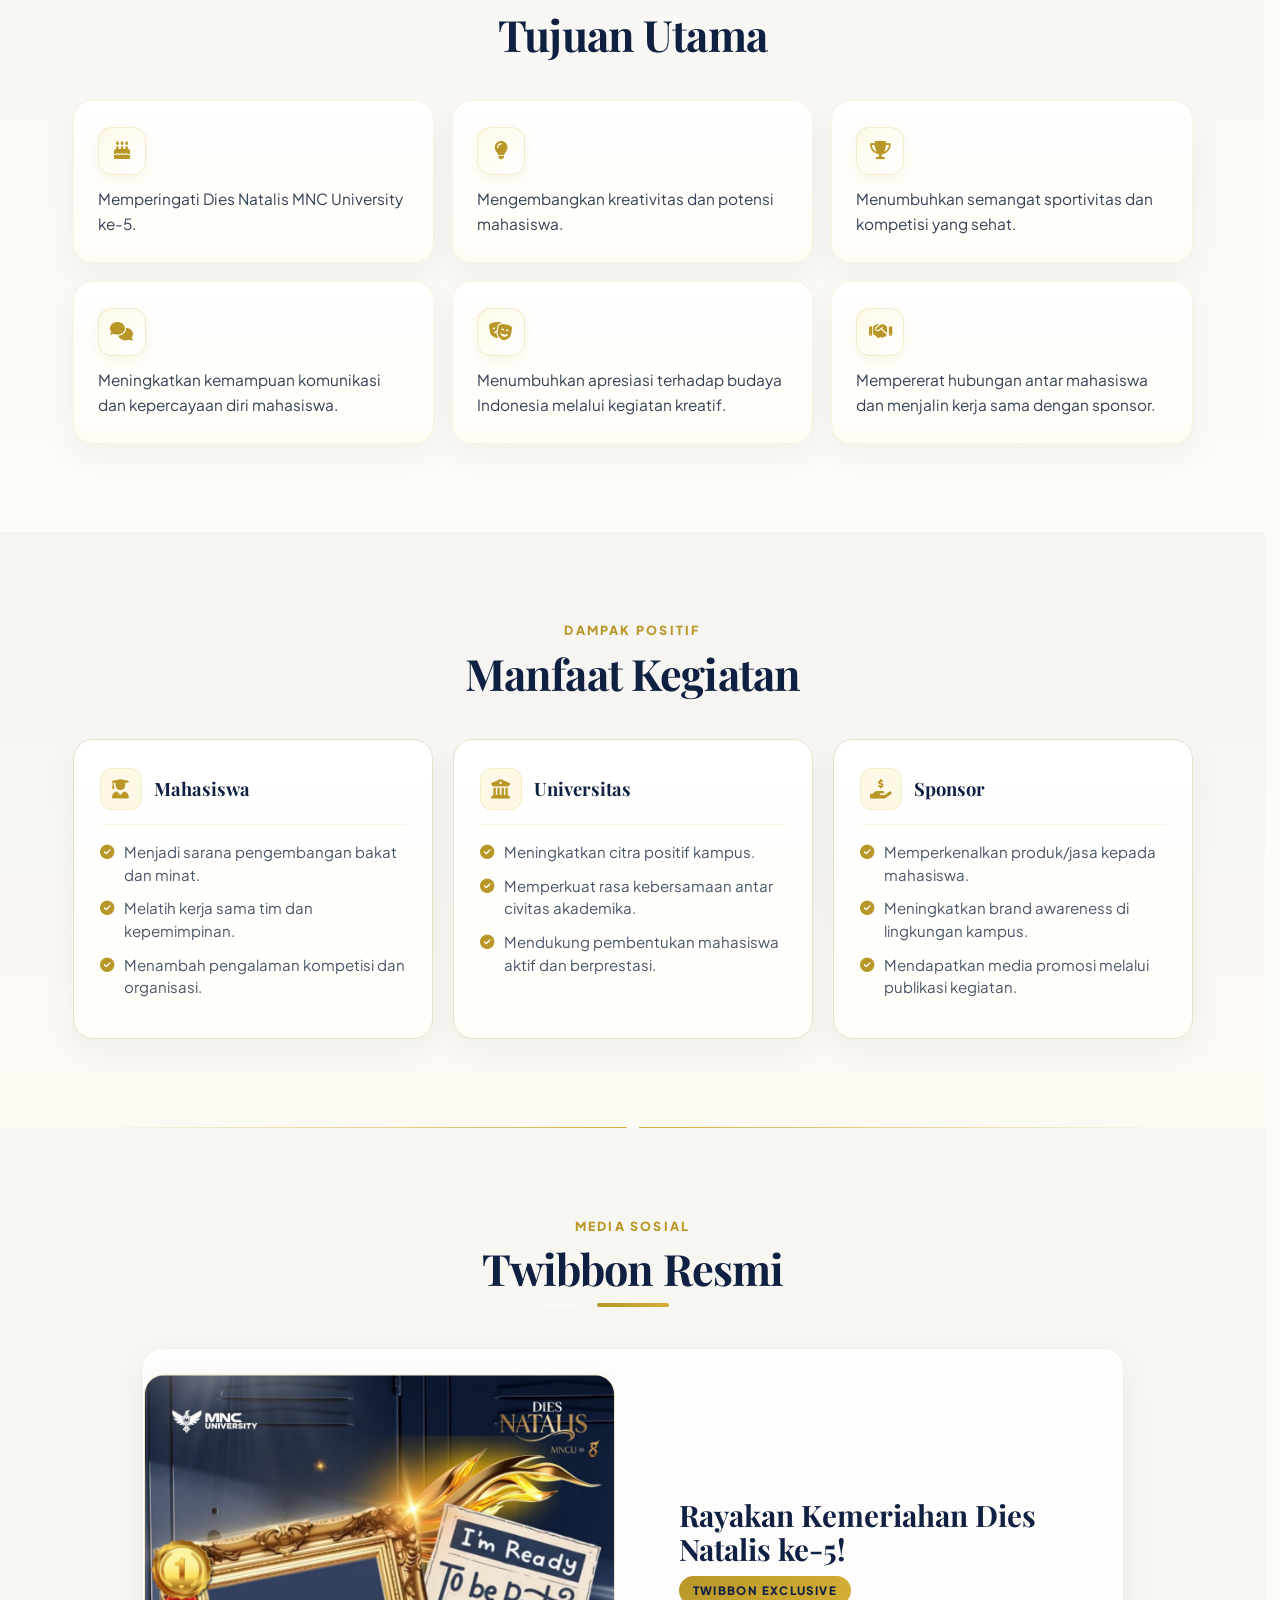
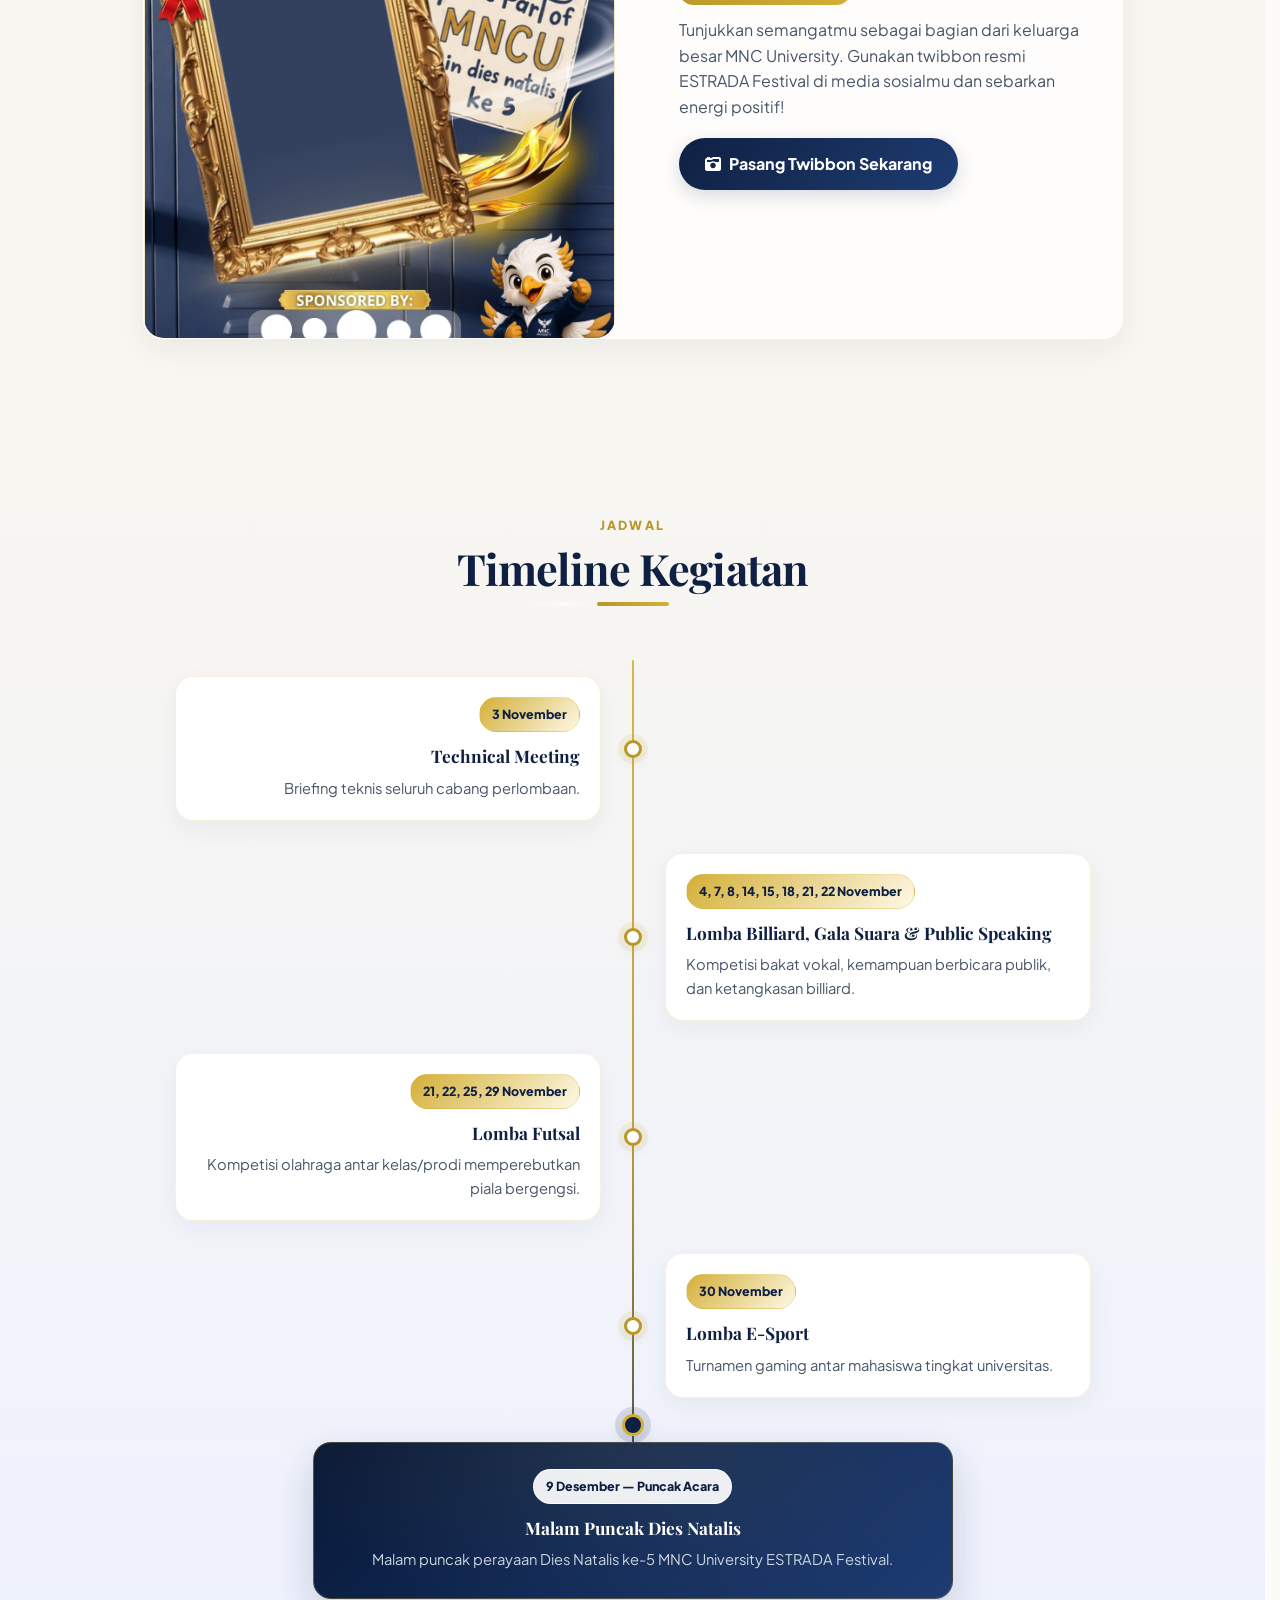
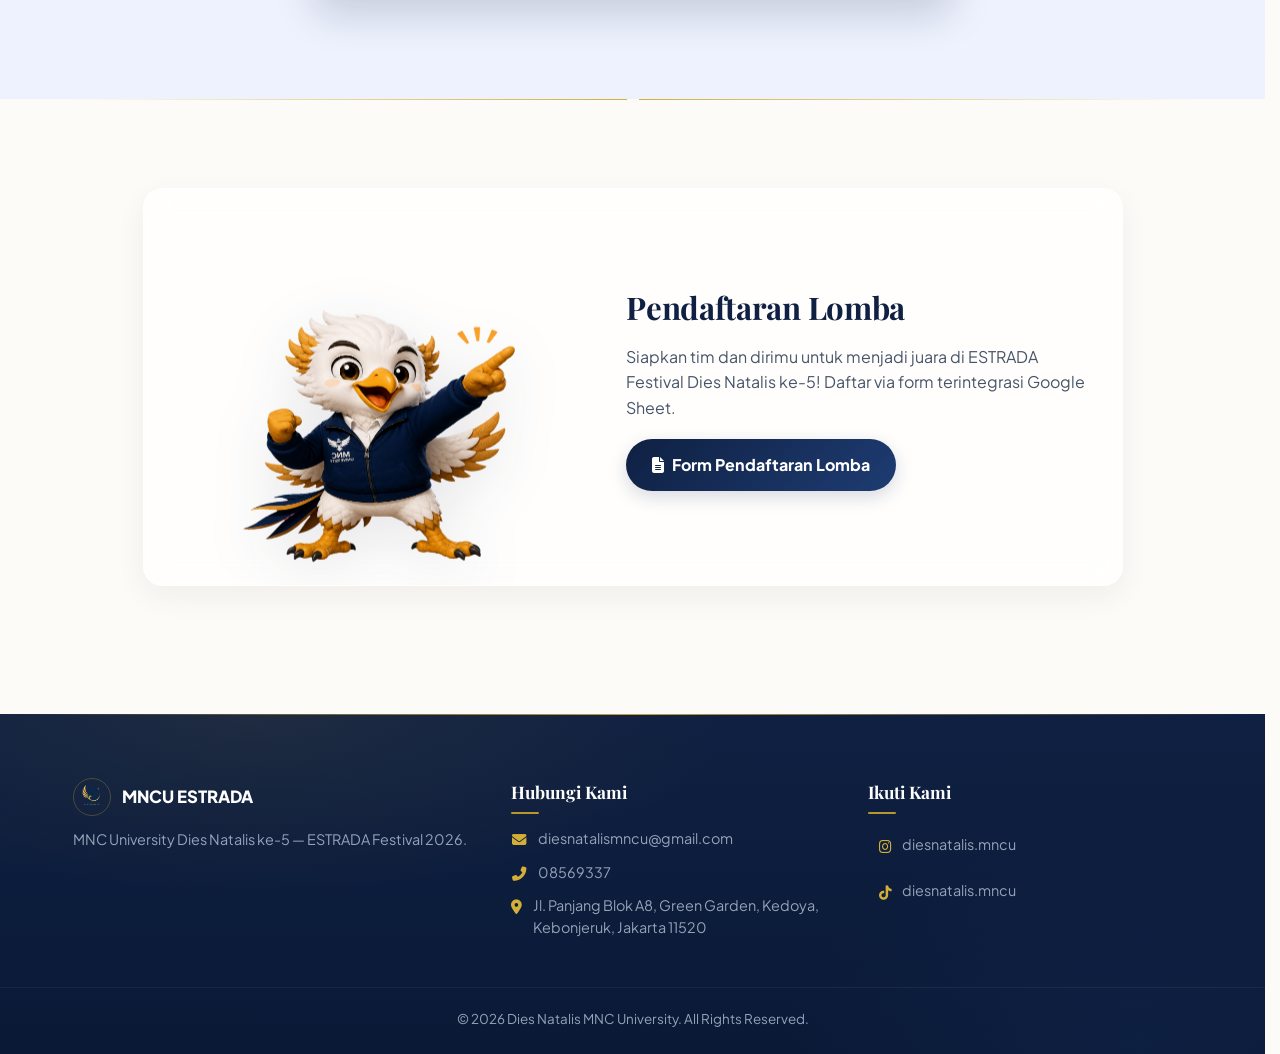
==== commit 8fa3f7ba: "fix: twb-card mobile menang cascade + cachebust v7" ====
--- a/index.html
+++ b/index.html
@@ -15,7 +15,7 @@
 <link rel="preconnect" href="https://cdnjs.cloudflare.com">
 <link href="https://fonts.googleapis.com/css2?family=Plus+Jakarta+Sans:wght@400;500;600;700;800&family=Playfair+Display:wght@600;700&display=swap" rel="stylesheet">
 <link rel="stylesheet" href="https://cdnjs.cloudflare.com/ajax/libs/font-awesome/6.4.0/css/all.min.css">
-<link rel="stylesheet" href="./style.css">
+<link rel="stylesheet" href="./style.css?v=7">
 </head>
 <body>
 <header class="navbar" id="navbar">
@@ -141,6 +141,6 @@
   </div>
   <div class="footer-bottom"><p>&copy; 2026 Dies Natalis MNC University. All Rights Reserved.</p></div>
 </footer>
-<script src="./script.js"></script>
+<script src="./script.js?v=7"></script>
 </body>
 </html>
--- a/style.css
+++ b/style.css
@@ -318,6 +318,8 @@
 .confetti-canvas{position:fixed;inset:0;pointer-events:none;z-index:1999}
 
 /* responsive — timeline & footer mobile upgrade */
+.twb-layout{display:grid;grid-template-columns:1.05fr .95fr;gap:20px;align-items:start;max-width:980px;width:100%}
+.twb-layout .twb-card{margin-bottom:0}
 @media(max-width:860px){
   .hero{padding:48px 0 36px}
   .theme-section,.goals-section,.benefits-section,.twibbon-section,.timeline-section,.reg-section{padding:56px 0}
@@ -364,8 +366,13 @@
   .ticket-perforation::before{left:-10px}
   .ticket-perforation::after{right:-10px}
   .ticket-stub{padding:14px 16px 16px}
-  .twb-card{margin:0 8px 16px;width:calc(100% - 16px);padding:20px 16px}
-  .twb-layout{grid-template-columns:1fr;max-width:560px}
+  .twb-layout .twb-card{margin:0 8px 16px;width:calc(100% - 16px);padding:20px 16px}
+  .twb-layout{grid-template-columns:1fr;max-width:560px;gap:12px}
+  .twb-layout>*{min-width:0}
+  .twb-preview{margin-bottom:0}
+  .twb-panel{margin-top:0}
+  .twb-layout .twb-panel{margin-bottom:16px}
+  .twb-actions .btn-primary,.twb-actions .btn-secondary{white-space:normal;min-width:0}
 }
 @media(max-width:480px){
   .countdown-card{min-width:68px;padding:10px 6px}
@@ -387,8 +394,6 @@
 .twb-actions .btn-primary,.twb-actions .btn-secondary{flex:1;white-space:nowrap}
 #twStatus{min-height:1.2em;font-weight:700;font-size:.9rem}
 #twStatus.err{color:#e11d48}
-.twb-layout{display:grid;grid-template-columns:1.05fr .95fr;gap:20px;align-items:start;max-width:980px;width:100%}
-.twb-layout .twb-card{margin-bottom:0}
 
 /* modal success icon */
 .modal-icon{font-size:2rem;color:var(--gold);margin-bottom:8px;border-radius:50%;padding:12px;box-shadow:0 0 0 6px rgba(212,175,55,.15);display:inline-block}
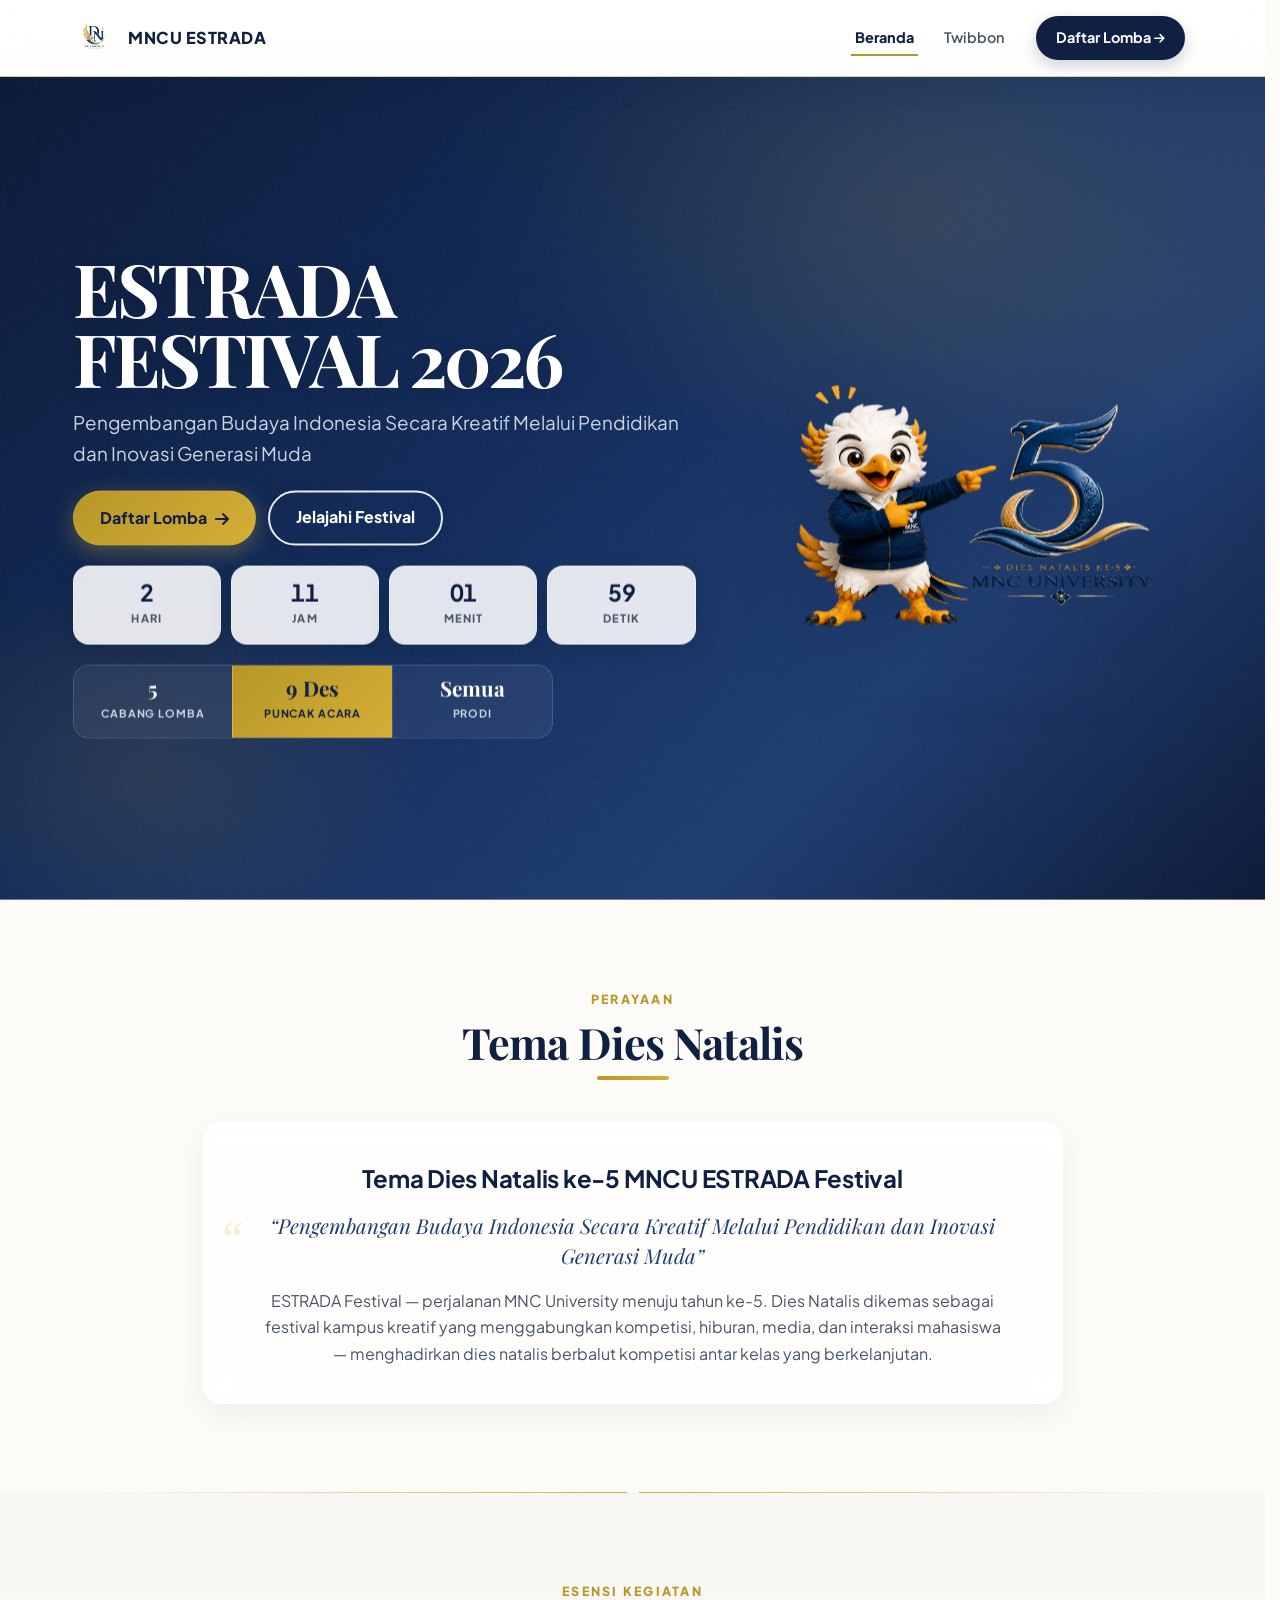
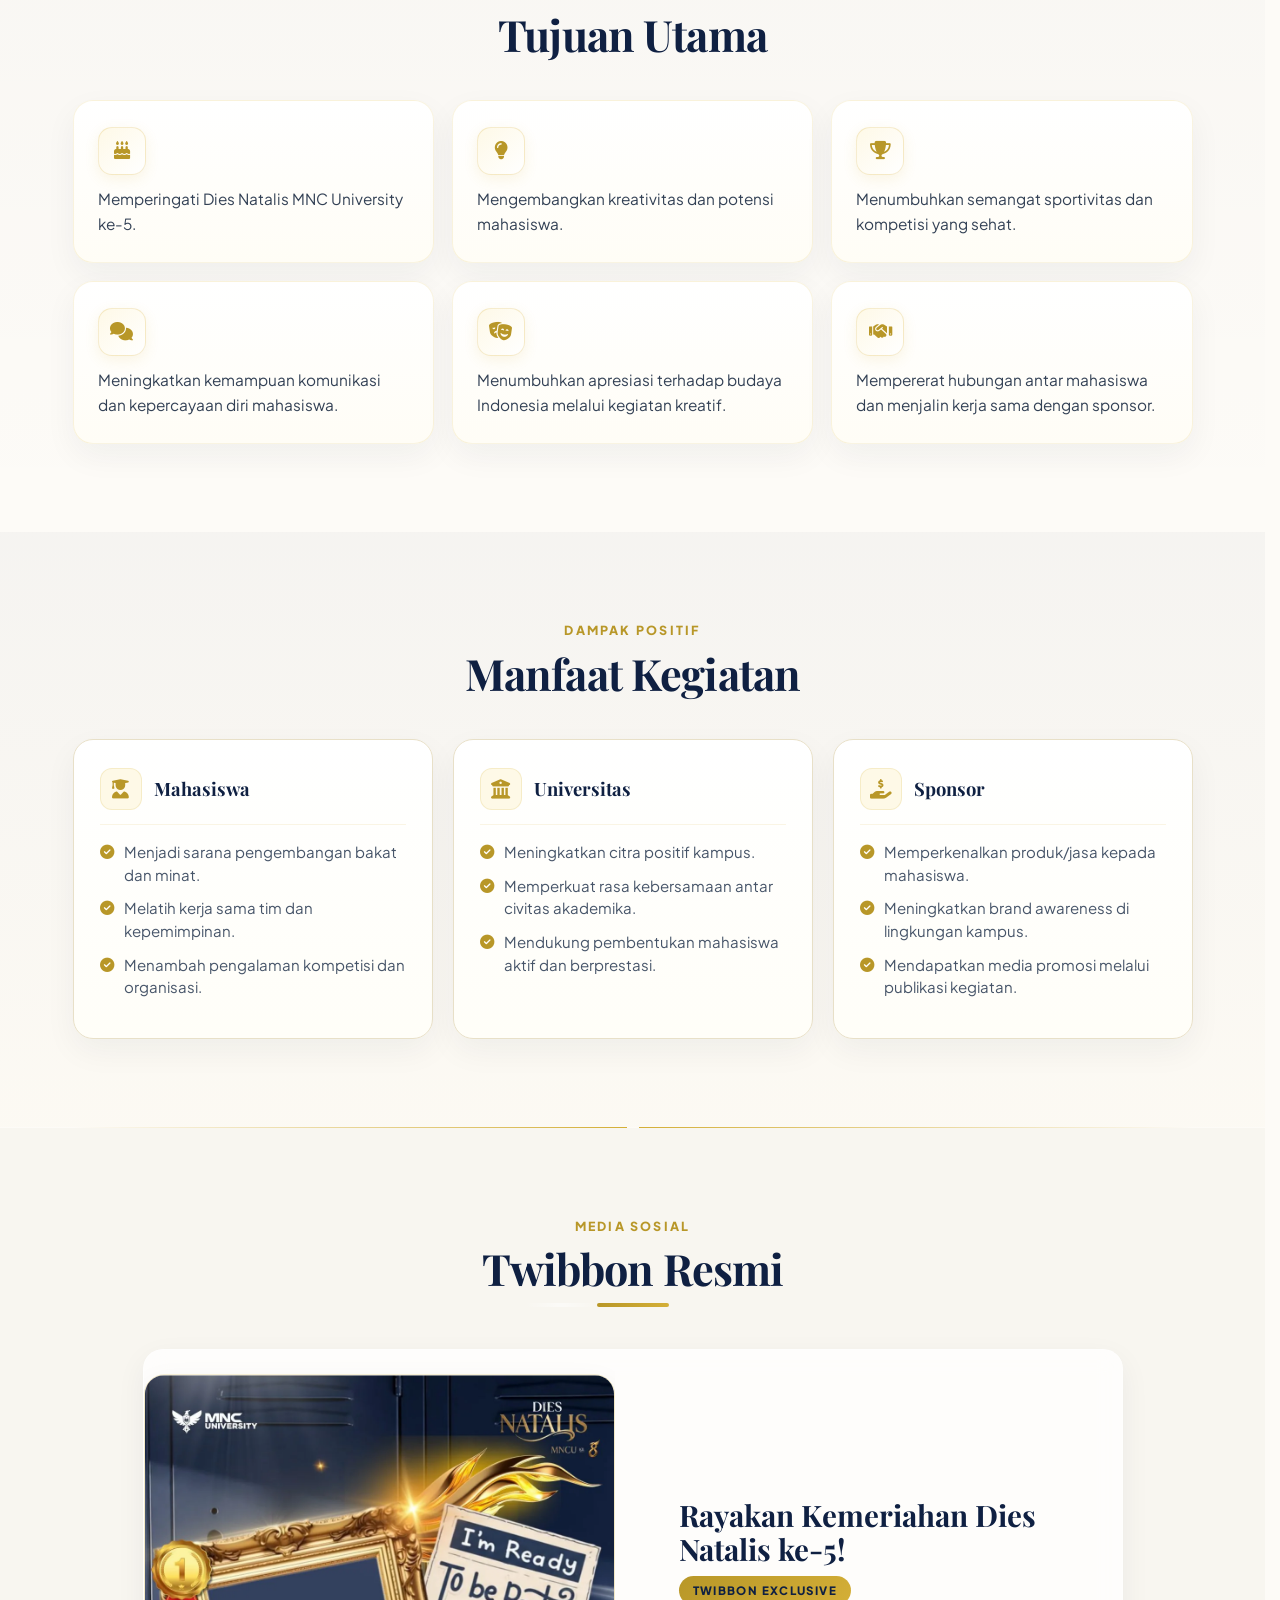
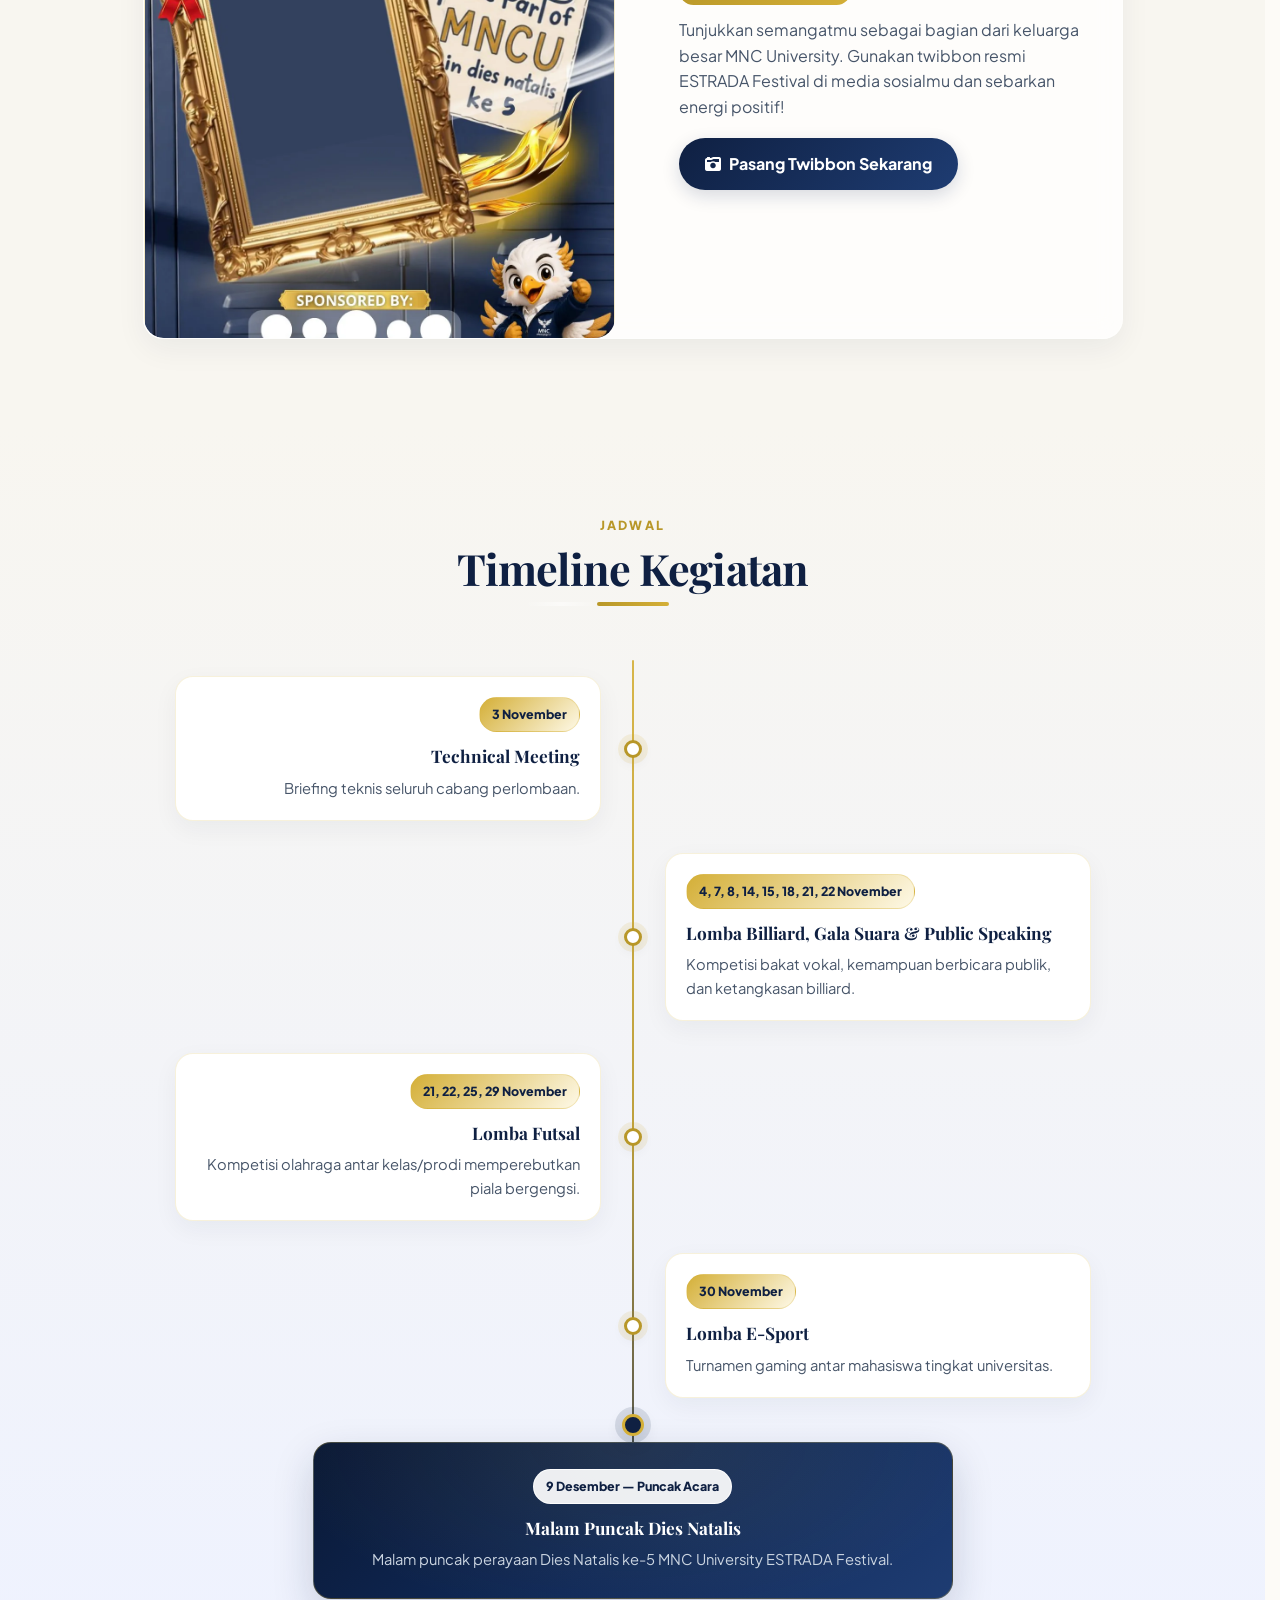
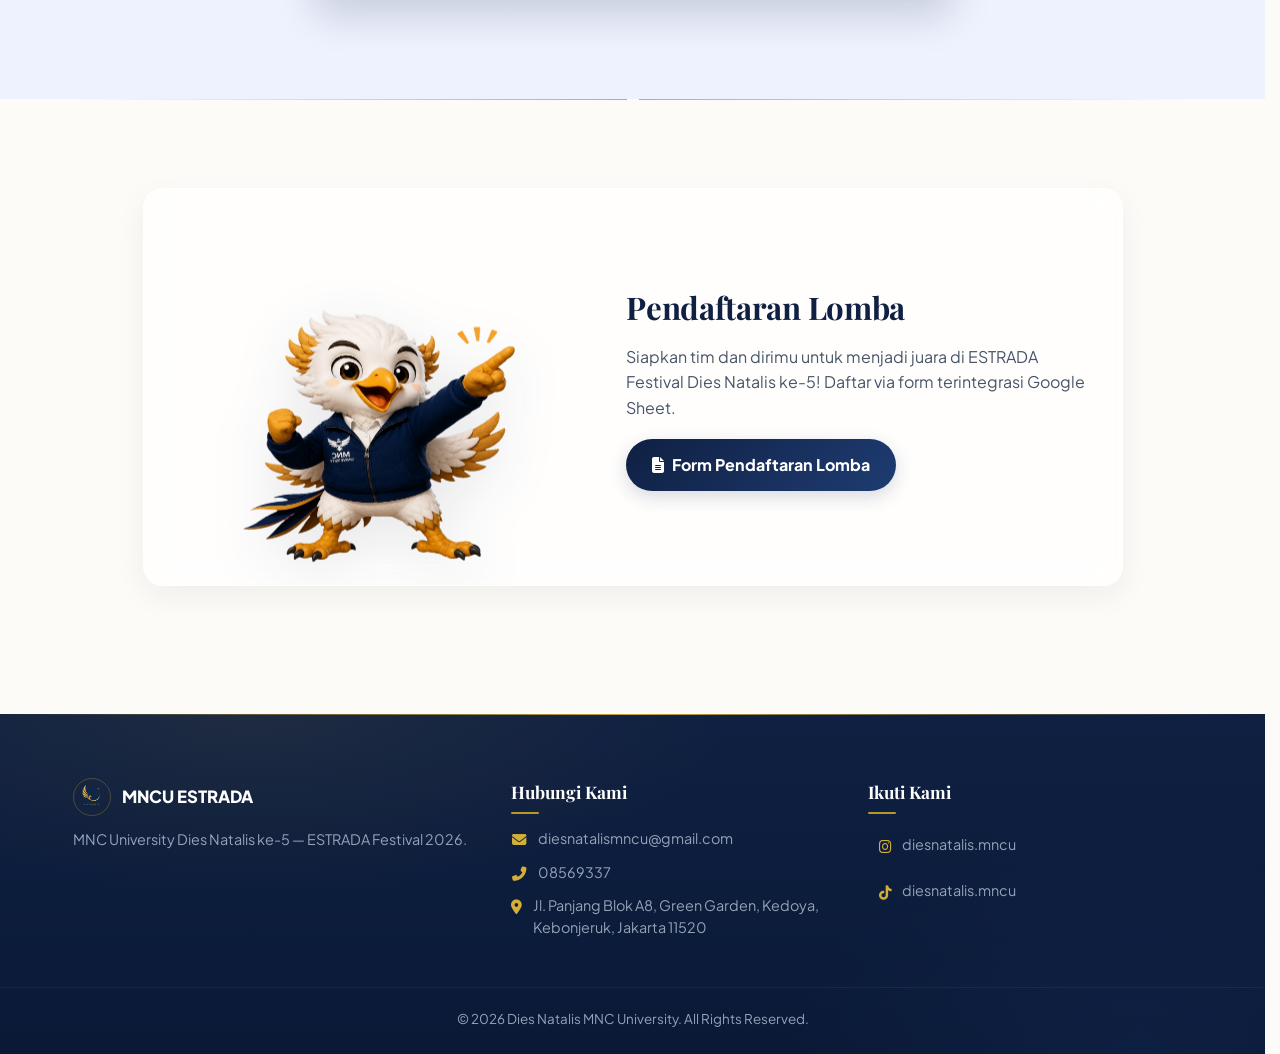
==== commit e6c4963f: "perf: semua preview webp, unduhan tetap PNG TWIBON" ====
--- a/index.html
+++ b/index.html
@@ -20,7 +20,7 @@
 <body>
 <header class="navbar" id="navbar">
   <div class="nav-container">
-    <a href="./index.html" class="nav-logo"><img src="./logo-h.png" alt="MNC University" width="168" height="56"><span>MNCU ESTRADA</span></a>
+    <a href="./index.html" class="nav-logo"><img src="./logo-h.webp" alt="MNC University" width="168" height="56"><span>MNCU ESTRADA</span></a>
     <nav class="nav-menu" id="navMenu" aria-label="Primary">
       <a href="./index.html" class="nav-link active">Beranda</a>
       <a href="./twibbon.html" class="nav-link">Twibbon</a>
@@ -52,7 +52,7 @@
 </div>
     </div>
     <div class="hero-image reveal delay-1">
-      <img src="./tunjuk-5.png" alt="Maskot ESTRADA Dies Natalis ke-5" width="440" height="440" fetchpriority="high">
+      <img src="./tunjuk-5.webp" alt="Maskot ESTRADA Dies Natalis ke-5" width="440" height="440" fetchpriority="high">
     </div>
   </div>
 </section>
@@ -103,7 +103,7 @@
   <div class="container">
     <div class="section-title"><span class="section-subtitle">MEDIA SOSIAL</span><h2>Twibbon Resmi</h2><div class="underline"></div></div>
     <div class="twibbon-content glass-card">
-      <div class="twibbon-img"><img src="./twibbon-for-display.jpg" alt="Contoh Twibbon Dies Natalis MNCU" loading="lazy" width="1080" height="1350"></div>
+      <div class="twibbon-img"><img src="./twibbon-for-display.webp" alt="Contoh Twibbon Dies Natalis MNCU" loading="lazy" width="1080" height="1350"></div>
       <div class="twibbon-desc"><h3>Rayakan Kemeriahan Dies Natalis ke-5!</h3><span class="pill-new">Twibbon Exclusive</span><p>Tunjukkan semangatmu sebagai bagian dari keluarga besar MNC University. Gunakan twibbon resmi ESTRADA Festival di media sosialmu dan sebarkan energi positif!</p><a href="./twibbon.html" class="btn-primary"><i class="fas fa-camera-retro"></i> Pasang Twibbon Sekarang</a></div>
     </div>
   </div>
@@ -127,7 +127,7 @@
 <section id="pendaftaran" class="reg-section reveal">
   <div class="container">
     <div class="reg-container glass-card">
-      <div class="reg-image"><img src="./tunjuk.png" alt="Pendaftaran Lomba" loading="lazy" width="340" height="340"></div>
+      <div class="reg-image"><img src="./tunjuk.webp" alt="Pendaftaran Lomba" loading="lazy" width="340" height="340"></div>
       <div class="reg-info"><h2>Pendaftaran Lomba</h2><p>Siapkan tim dan dirimu untuk menjadi juara di ESTRADA Festival Dies Natalis ke-5! Daftar via form terintegrasi Google Sheet.</p><a href="./daftar.html" class="btn-primary"><i class="fas fa-file-alt"></i> Form Pendaftaran Lomba</a></div>
     </div>
   </div>
@@ -135,7 +135,7 @@
 
 <footer id="kontak" class="footer">
   <div class="container footer-grid">
-    <div class="footer-col"><div class="footer-logo"><img src="./logo-h.png" alt="Logo" width="36" height="36"><span>MNCU ESTRADA</span></div><p>MNC University Dies Natalis ke-5 — ESTRADA Festival 2026.</p></div>
+    <div class="footer-col"><div class="footer-logo"><img src="./logo-h.webp" alt="Logo" width="36" height="36"><span>MNCU ESTRADA</span></div><p>MNC University Dies Natalis ke-5 — ESTRADA Festival 2026.</p></div>
     <div class="footer-col"><h3>Hubungi Kami</h3><ul class="contact-list"><li><i class="fas fa-envelope"></i> diesnatalismncu@gmail.com</li><li><i class="fas fa-phone-alt"></i> 08569337</li><li><i class="fas fa-map-marker-alt"></i> Jl. Panjang Blok A8, Green Garden, Kedoya, Kebonjeruk, Jakarta 11520</li></ul></div>
     <div class="footer-col"><h3>Ikuti Kami</h3><ul class="social-list"><li><a href="https://instagram.com/diesnatalis.mncu" target="_blank" rel="noopener"><i class="fab fa-instagram"></i> diesnatalis.mncu</a></li><li><a href="https://tiktok.com/@diesnatalis.mncu" target="_blank" rel="noopener"><i class="fab fa-tiktok"></i> diesnatalis.mncu</a></li></ul></div>
   </div>
